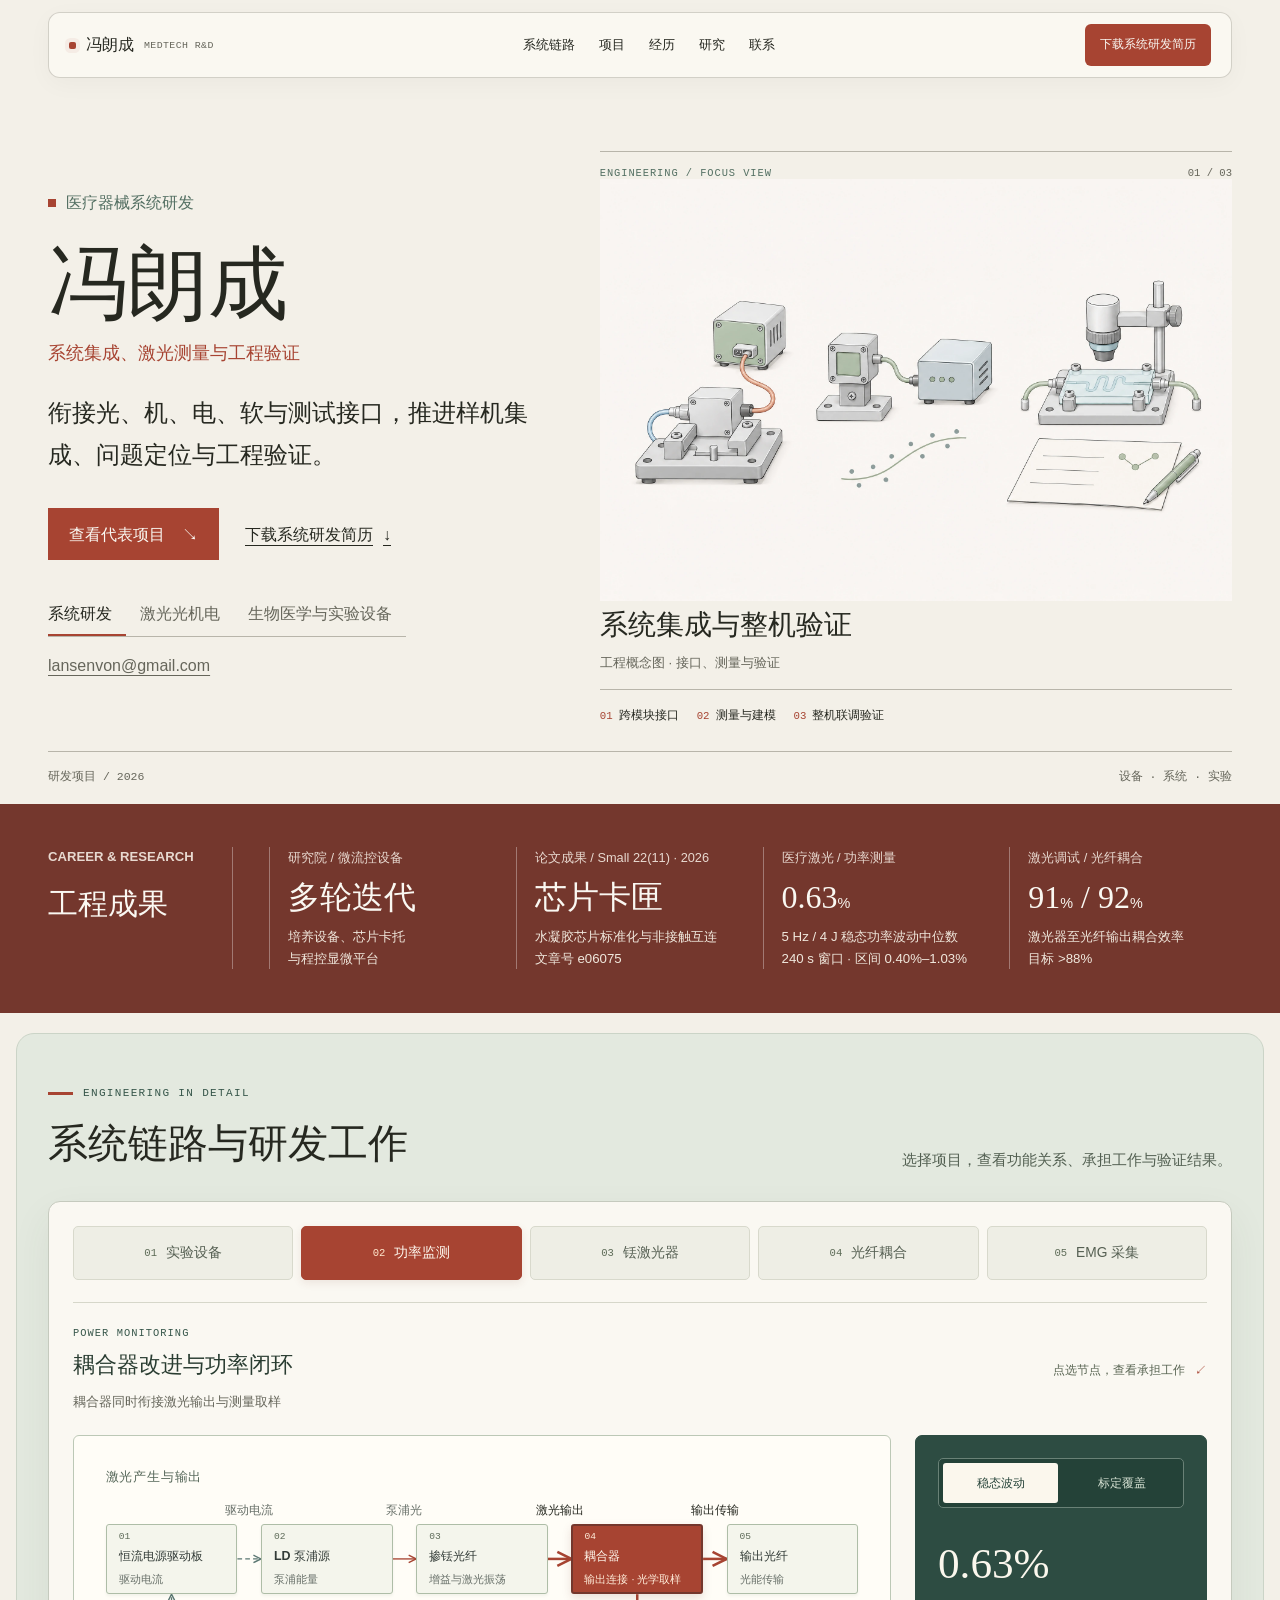
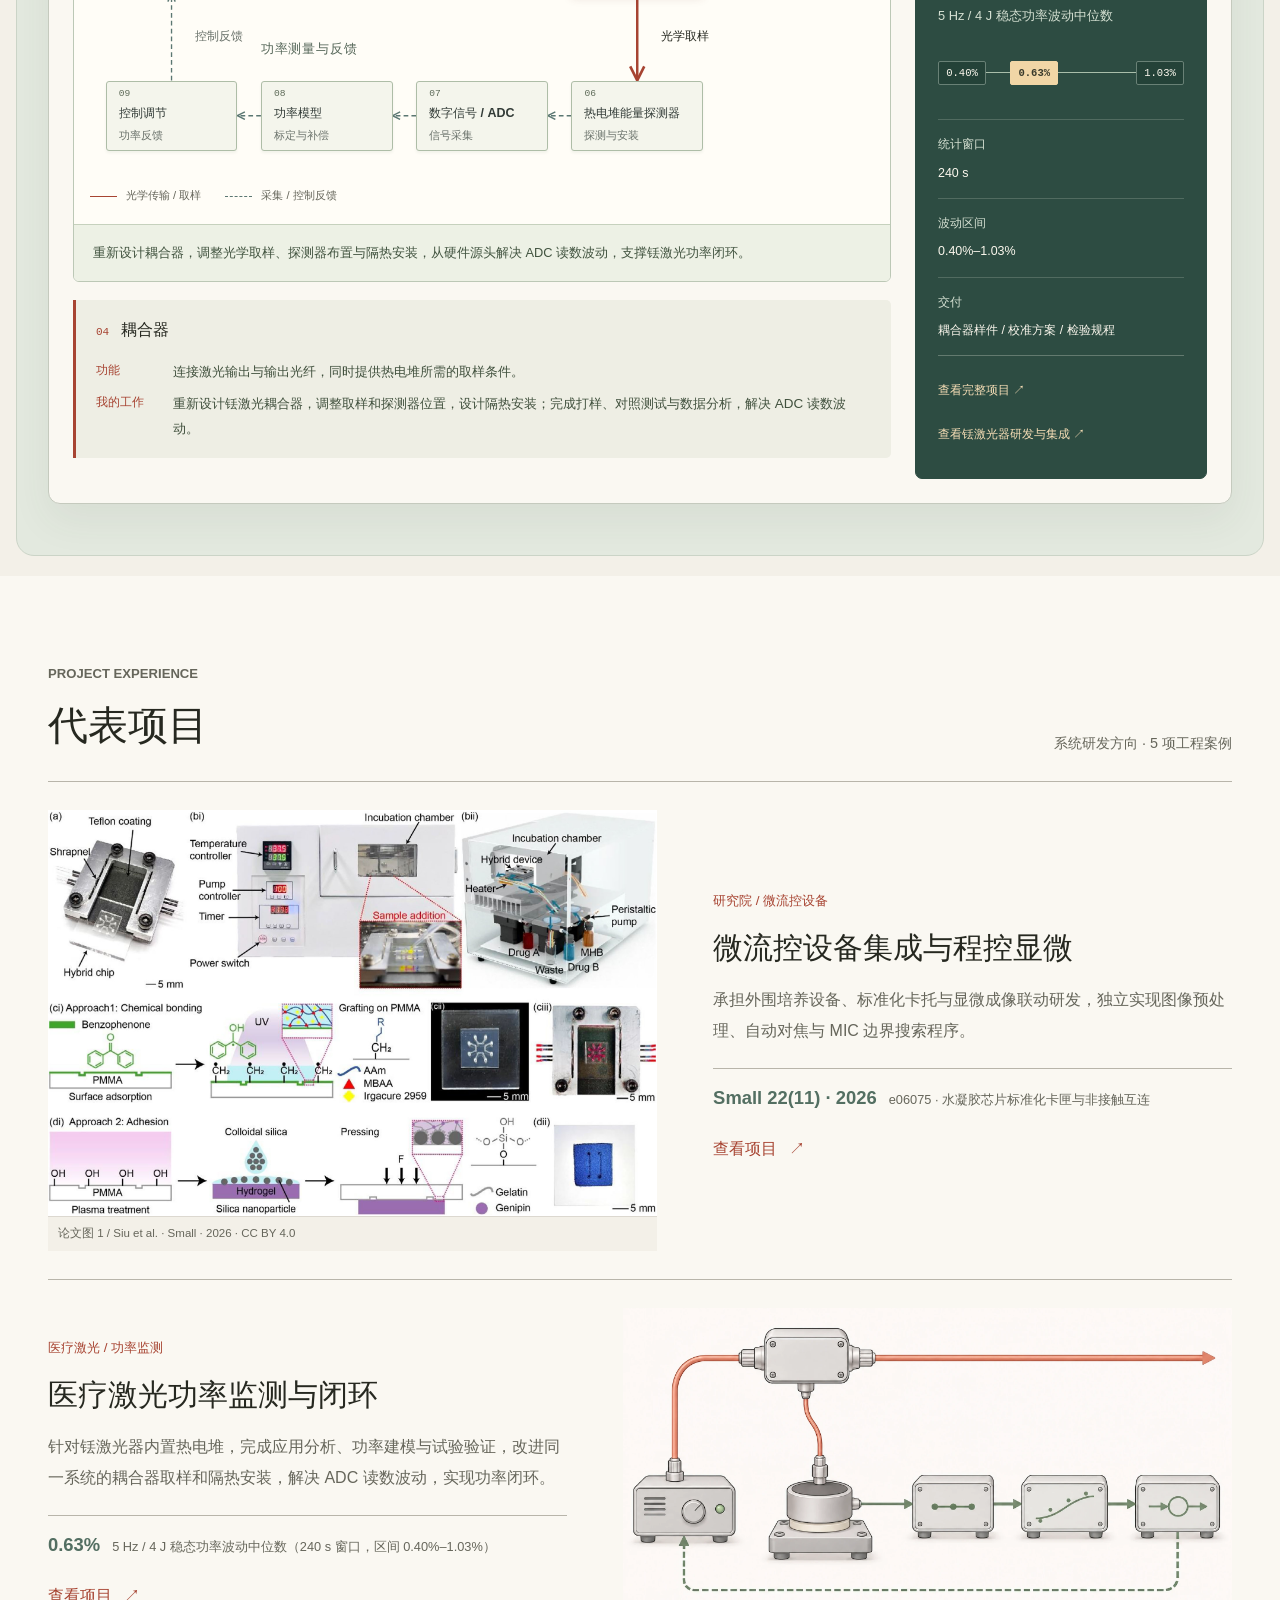
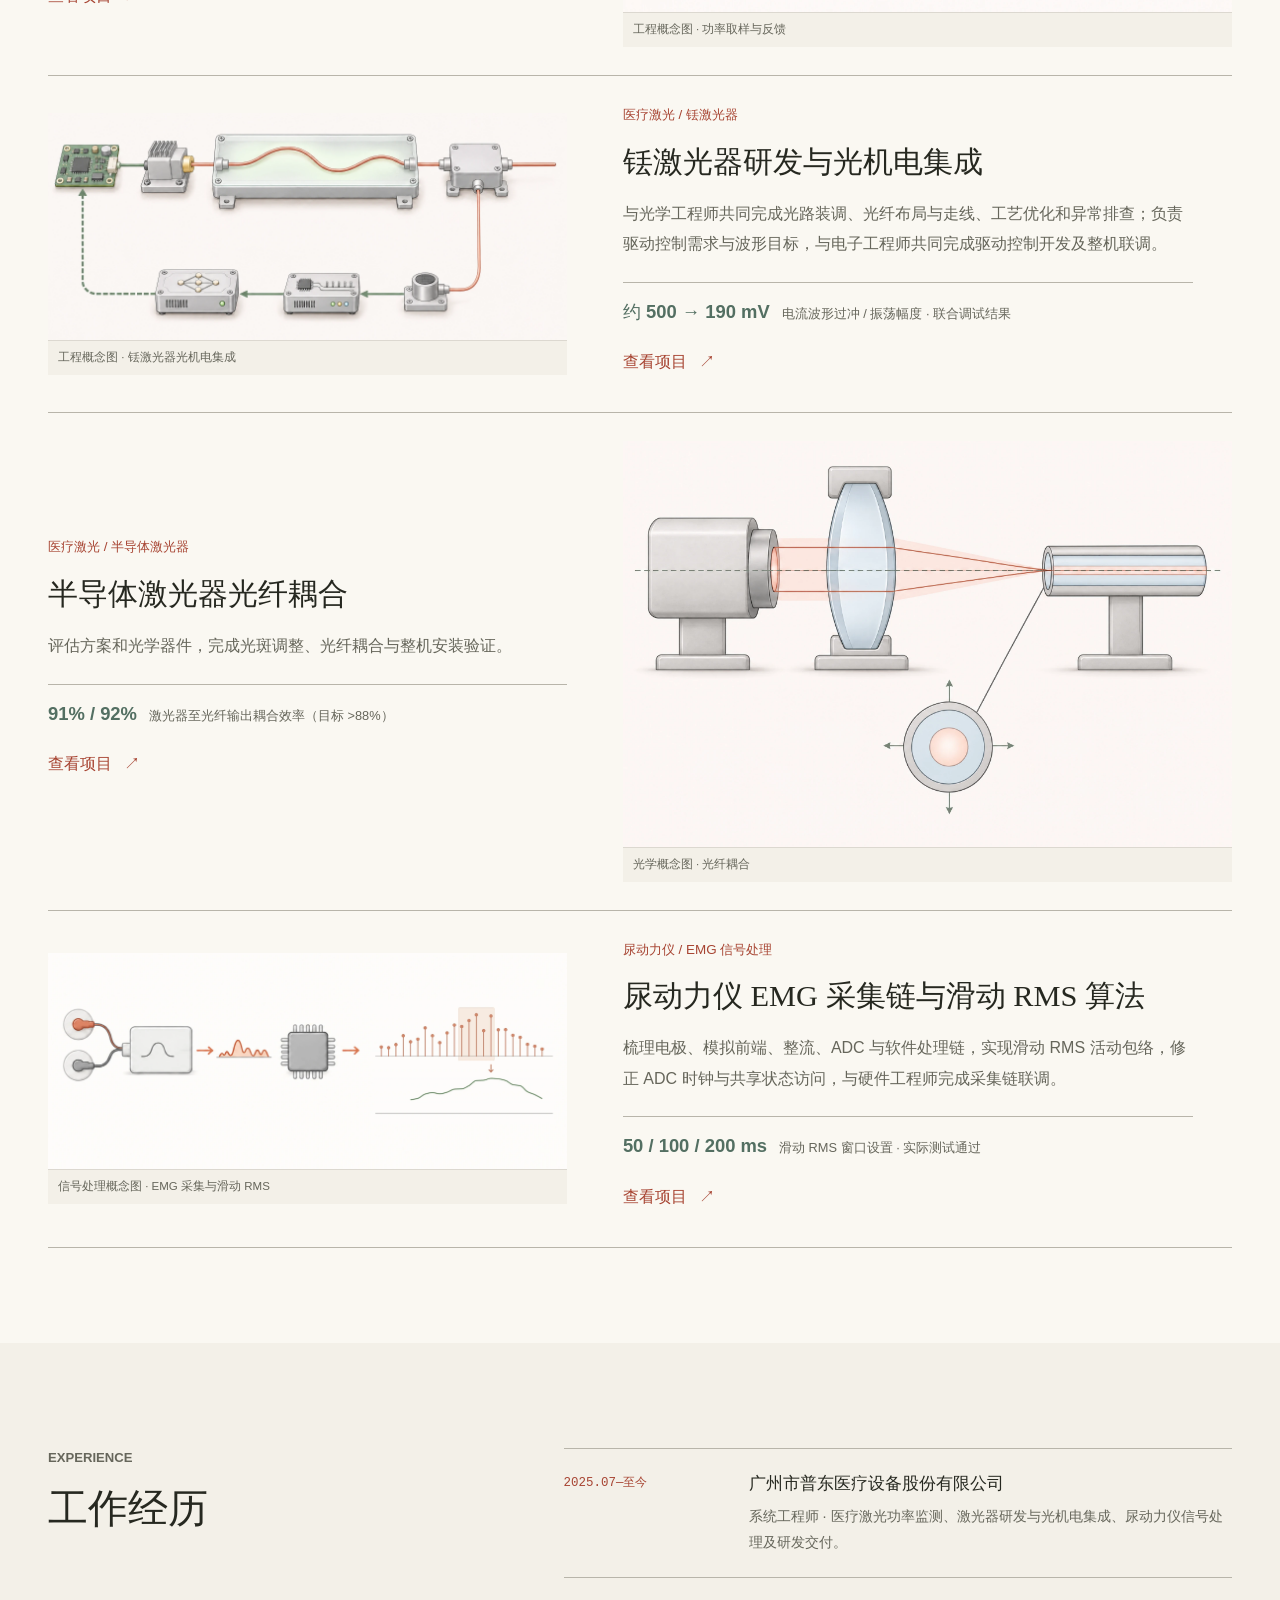
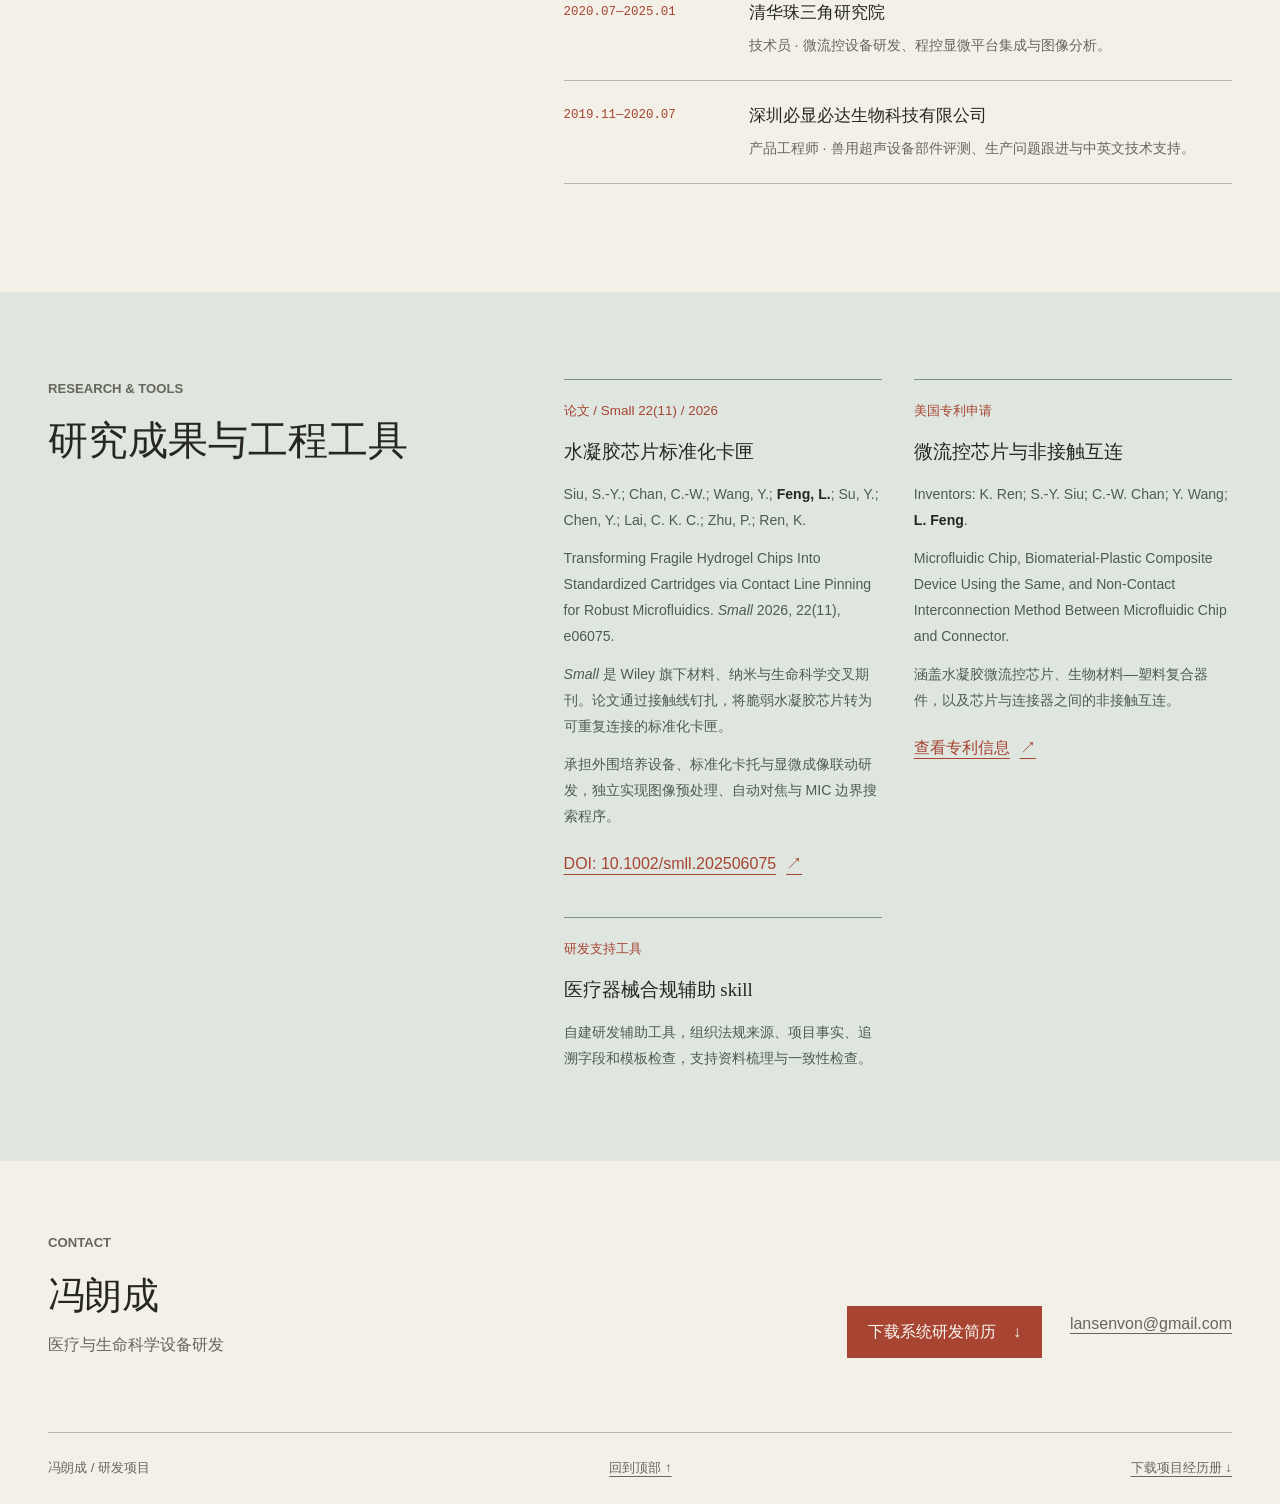
==== index.html @ c5e2a004 "Publish medical engineering portfolio" ====
<!doctype html>
<html lang="zh-CN">
<head><meta name="robots" content="noindex, nofollow">
  <meta charset="utf-8">
  <meta name="viewport" content="width=device-width, initial-scale=1">
  <meta name="theme-color" content="#f3f0e8">
  <meta name="description" content="冯朗成的医疗器械系统工程作品集，聚焦医疗激光、系统集成、工程验证与实验设备。">
  <title>冯朗成｜医疗与生命科学设备研发</title>
  <link rel="stylesheet" href="styles/site.css?v=1ab57a313863">
  <link rel="stylesheet" href="styles/direction-heroes.css?v=c6fbf5c588a1">
  <script defer src="scripts/site-data.js?v=5653c30f4ff9"></script>
  <script defer src="scripts/site.js?v=9fe16186a323"></script>
<link rel="stylesheet" href="styles/engineering-paper.css?v=a76efc6d1c22"><link rel="stylesheet" href="styles/engineering-pine.css?v=053edf3ece58" data-engineering-theme><script defer src="scripts/engineering-data.js?v=d4129be29405"></script><script defer src="scripts/engineering.js?v=297a3f00dd02"></script></head>
<body>
  <a class="skip-link" href="#projects">跳到项目案例</a>
  <header class="site-header wrap" aria-label="网站导航">
    <a class="brand" href="#top" aria-label="冯朗成，首页">冯朗成<span class="brand-note" aria-hidden="true">MEDTECH R&amp;D</span></a>
    <nav class="header-links" id="primary-navigation" aria-label="主导航">
      <a href="#engineering">系统链路</a><a href="#projects">项目</a><a href="#experience">经历</a><a href="#research">研究</a><a href="#contact">联系</a>
    </nav>
    <a class="header-resume" data-resume data-home-resume href="assets/resumes/冯朗成_医疗器械系统工程师_简历.pdf" download>下载系统研发简历</a>
    <button class="nav-toggle" type="button" data-nav-toggle aria-expanded="false" aria-controls="primary-navigation" hidden>导航</button>
  </header>

  <main id="top">
    <section class="hero wrap" aria-labelledby="hero-title">
      <div class="hero-copy">
        <p class="eyebrow"><span aria-hidden="true"></span><span data-direction-label>医疗器械系统研发</span></p>
        <h1 id="hero-title">冯朗成</h1>
        <p class="hero-focus" data-direction-summary>整机集成、测量系统与工程验证</p>
        <p class="hero-lede" data-direction-lead>衔接光、机、电、软与测试接口，推进样机集成、问题定位与工程验证。</p>
        <div class="hero-actions">
          <a class="button button-primary" data-focus-link data-path="#projects" href="#projects">查看代表项目 <span aria-hidden="true">↘</span></a>
          <a class="text-action" data-resume data-home-resume href="assets/resumes/冯朗成_医疗器械系统工程师_简历.pdf" download>下载系统研发简历 <span aria-hidden="true">↓</span></a>
        </div>
        <div class="direction-control" role="group" aria-label="选择主图与简历方向">
          <button type="button" data-direction="systems" aria-pressed="true">系统研发</button>
          <button type="button" data-direction="optics" aria-pressed="false">激光光机电</button>
          <button type="button" data-direction="biomedical" aria-pressed="false">生物医学与实验设备</button>
        </div>
        <a class="email-link" href="mailto:lansenvon@gmail.com">lansenvon@gmail.com</a>
      </div>
      <figure class="hero-visual direction-art" aria-live="polite" aria-atomic="true">
        <div class="art-head"><p>ENGINEERING / FOCUS VIEW</p><span data-hero-index>01 / 03</span></div>
        <img data-direction-hero src="assets/images/concept/systems-integration-concept.webp" alt="医疗器械系统集成的工程概念图，呈现光机电接口、测量建模和样机验证场景。" width="2100" height="1400" fetchpriority="high">
        <figcaption><h2 data-hero-title>系统集成与整机验证</h2><span data-hero-caption>工程概念图 · 接口、测量与验证</span></figcaption>
        <ol class="hero-chain" data-hero-chain><li>跨模块接口</li><li>测量与建模</li><li>整机联调验证</li></ol>
      </figure>
      <div class="hero-foot" aria-hidden="true"><span>研发项目 / 2026</span><span>设备 · 系统 · 实验</span></div>
    </section>

    <section class="results-band" aria-labelledby="results-title">
      <div class="wrap results-inner">
        <div class="band-title"><p class="eyebrow">CAREER &amp; RESEARCH</p><h2 id="results-title">工程成果</h2></div>
        <div class="result-grid">
          <a class="result" href="projects/microfluidics-equipment/?focus=systems"><span>研究院 / 微流控设备</span><strong>多轮迭代</strong><p>培养设备、芯片卡托<br>与程控显微平台</p></a>
          <a class="result" href="projects/microfluidics-equipment/?focus=systems#paper"><span>论文成果 / Small 22(11) · 2026</span><strong>芯片卡匣</strong><p>水凝胶芯片标准化与非接触互连<br>文章号 e06075</p></a>
          <a class="result" href="projects/laser-power-measurement/?focus=systems"><span>医疗激光 / 功率测量</span><strong>0.63<small>%</small></strong><p>5 Hz / 4 J 稳态功率波动中位数<br>240 s 窗口 · 区间 0.40%–1.03%</p></a>
          <a class="result" href="projects/laser-optics-fiber/?focus=systems"><span>激光调试 / 光纤耦合</span><strong>91<small>%</small> / 92<small>%</small></strong><p>激光器至光纤输出耦合效率<br>目标 &gt;88%</p></a>
        </div>
      </div>
    </section>

    <section class="engineering-section wrap" id="engineering" aria-labelledby="engineering-title" data-engineering="all" data-sync-direction>
      <div class="section-heading engineering-heading"><div><p class="eyebrow">ENGINEERING IN DETAIL</p><h2 id="engineering-title">系统链路与研发工作</h2></div><p>选择项目，查看功能关系、承担工作与验证结果。</p></div>
      <div class="engineering-mount"><p>光学取样 → 热电堆 → 数字信号 / ADC → 功率模型 → 功率闭环</p><a href="projects/laser-power-measurement/?focus=systems">查看医疗激光功率监测与闭环项目 ↗</a></div>
    </section>

    <section class="projects-section" id="projects" aria-labelledby="projects-title">
      <div class="wrap">
        <div class="section-heading projects-heading"><div><p class="eyebrow">PROJECT EXPERIENCE</p><h2 id="projects-title">代表项目</h2></div><p data-case-order-label>系统研发方向 / 按相关度排序</p></div>
        <div class="project-list" data-project-list>
          <article class="project-row project-featured" data-project="p01">
            <a class="project-image paper-source" href="projects/microfluidics-equipment/?focus=systems"><img src="assets/images/paper-figure-1.jpg" alt="论文图一展示水凝胶芯片、芯片夹具、实验设备与制造方法"><span>论文图 1 / Siu et al. · Small · 2026 · CC BY 4.0</span></a>
            <div class="project-copy"><p class="project-id">研究院 / 微流控设备</p><h3><a href="projects/microfluidics-equipment/?focus=systems">微流控设备集成与程控显微</a></h3><p>承担外围培养设备、标准化卡托与显微成像联动研发，独立实现图像预处理、自动对焦与 MIC 边界搜索程序。</p><div class="project-meta"><strong>Small 22(11) · 2026</strong><span>e06075 · 水凝胶芯片标准化卡匣与非接触互连</span></div><a class="project-more" href="projects/microfluidics-equipment/?focus=systems">查看项目 <span aria-hidden="true">↗</span></a></div>
          </article>
          <article class="project-row" data-project="p06">
            <a class="project-image" href="projects/laser-power-measurement/?focus=systems"><img src="assets/images/concept/power-monitoring-coupler-loop-concept-thumbnail.webp" alt="医疗激光功率闭环概念图，展示耦合器取样、热电堆探测、信号处理与驱动反馈关系" width="2100" height="1050"><span>工程概念图 · 功率取样与反馈</span></a>
            <div class="project-copy"><p class="project-id">医疗激光 / 功率监测</p><h3><a href="projects/laser-power-measurement/?focus=systems">医疗激光功率监测与闭环</a></h3><p>针对铥激光器内置热电堆，完成应用分析、功率建模与试验验证，改进同一系统的耦合器取样和隔热安装，解决 ADC 读数波动，实现功率闭环。</p><div class="project-meta"><strong>0.63%</strong><span>5 Hz / 4 J 稳态功率波动中位数（240 s 窗口，区间 0.40%–1.03%）</span></div><a class="project-more" href="projects/laser-power-measurement/?focus=systems">查看项目 <span aria-hidden="true">↗</span></a></div>
          </article>
          <article class="project-row" data-project="p04">
            <a class="project-image" href="projects/laser-optics-fiber/?focus=systems#thulium-laser"><img src="assets/images/concept/thulium-laser-integration-concept-thumbnail.webp" alt="LD 泵浦掺铥光纤激光器的工程概念图" width="2100" height="920"><span>工程概念图 · 铥激光器光机电集成</span></a>
            <div class="project-copy"><p class="project-id">医疗激光 / 铥激光器</p><h3><a href="projects/laser-optics-fiber/?focus=systems#thulium-laser">铥激光器研发与光机电集成</a></h3><p>与光学工程师共同完成光路装调、光纤布局与走线、工艺优化和异常排查；负责驱动控制需求与波形目标，与电子工程师共同完成驱动控制开发及整机联调。</p><div class="project-meta"><strong>约 500 → 190 mV</strong><span>电流波形过冲 / 振荡幅度 · 联合调试结果</span></div><a class="project-more" href="projects/laser-optics-fiber/?focus=systems#thulium-laser">查看项目 <span aria-hidden="true">↗</span></a></div>
          </article>
          <article class="project-row" data-project="p05">
            <a class="project-image image-laser" href="projects/laser-optics-fiber/?focus=systems#diode-laser"><img src="assets/images/concept/semiconductor-fiber-coupling-concept.webp" alt="半导体激光器、聚焦透镜与光纤端面对准的光学概念图" width="2100" height="1400"><span>光学概念图 · 光纤耦合</span></a>
            <div class="project-copy"><p class="project-id">医疗激光 / 半导体激光器</p><h3><a href="projects/laser-optics-fiber/?focus=systems#diode-laser">半导体激光器光纤耦合</a></h3><p>评估方案和光学器件，完成光斑调整、光纤耦合与整机安装验证。</p><div class="project-meta"><strong>91% / 92%</strong><span>激光器至光纤输出耦合效率（目标 &gt;88%）</span></div><a class="project-more" href="projects/laser-optics-fiber/?focus=systems#diode-laser">查看项目 <span aria-hidden="true">↗</span></a></div>
          </article>
          <article class="project-row" data-project="p09">
            <a class="project-image project-diagram" href="projects/emg-signal-processing/?focus=systems"><img src="assets/images/concept/emg-acquisition-sliding-rms-concept.webp" alt="EMG 信号处理概念图：表面电极与模拟前端、整流后的单极性信号、ADC 离散采样及滑动 RMS 活动包络" width="2100" height="875"><span>信号处理概念图 · EMG 采集与滑动 RMS</span></a>
            <div class="project-copy"><p class="project-id">尿动力仪 / EMG 信号处理</p><h3><a href="projects/emg-signal-processing/?focus=systems">尿动力仪 EMG 采集链与滑动 RMS 算法</a></h3><p>梳理电极、模拟前端、整流、ADC 与软件处理链，实现滑动 RMS 活动包络，修正 ADC 时钟与共享状态访问，与硬件工程师完成采集链联调。</p><div class="project-meta"><strong>50 / 100 / 200 ms</strong><span>滑动 RMS 窗口设置 · 实际测试通过</span></div><a class="project-more" href="projects/emg-signal-processing/?focus=systems">查看项目 <span aria-hidden="true">↗</span></a></div>
          </article>
        </div>
      </div>
    </section>

    <section class="experience-section wrap" id="experience" aria-labelledby="experience-title">
      <div class="section-heading"><p class="eyebrow">EXPERIENCE</p><h2 id="experience-title">工作经历</h2></div>
      <div class="experience-list">
        <article><time>2025.07—至今</time><div><h3>广州市普东医疗设备股份有限公司</h3><p>系统工程师 · 医疗激光功率监测、激光器研发与光机电集成、尿动力仪信号处理及研发交付。</p></div></article>
        <article><time>2020.07—2025.01</time><div><h3>清华珠三角研究院</h3><p>技术员 · 微流控设备研发、程控显微平台集成与图像分析。</p></div></article>
        <article><time>2019.11—2020.07</time><div><h3>深圳必显必达生物科技有限公司</h3><p>产品工程师 · 兽用超声设备部件评测、生产问题跟进与中英文技术支持。</p></div></article>
      </div>
    </section>

    <section class="research-section" id="research" aria-labelledby="research-title">
      <div class="wrap research-layout"><div class="section-heading"><p class="eyebrow">RESEARCH &amp; TOOLS</p><h2 id="research-title">研究成果与工程工具</h2></div>
        <div class="research-list">
          <article id="research-paper">
            <p class="project-id">论文 / Small 22(11) / 2026</p><h3>水凝胶芯片标准化卡匣</h3>
            <p class="research-authors" lang="en">Siu, S.-Y.; Chan, C.-W.; Wang, Y.; <strong>Feng, L.</strong>; Su, Y.; Chen, Y.; Lai, C. K. C.; Zhu, P.; Ren, K.</p>
            <p class="research-reference" lang="en"><cite>Transforming Fragile Hydrogel Chips Into Standardized Cartridges via Contact Line Pinning for Robust Microfluidics.</cite> <i>Small</i> 2026, 22(11), e06075.</p>
            <p><i lang="en">Small</i> 是 Wiley 旗下材料、纳米与生命科学交叉期刊。论文通过接触线钉扎，将脆弱水凝胶芯片转为可重复连接的标准化卡匣。</p>
            <p>承担外围培养设备、标准化卡托与显微成像联动研发，独立实现图像预处理、自动对焦与 MIC 边界搜索程序。</p>
            <a class="text-action" href="https://doi.org/10.1002/smll.202506075" target="_blank" rel="noopener noreferrer">DOI: 10.1002/smll.202506075 <span aria-hidden="true">↗</span></a>
          </article>
          <article id="research-patent">
            <p class="project-id">美国专利申请</p><h3>微流控芯片与非接触互连</h3>
            <p class="research-authors" lang="en">Inventors: K. Ren; S.-Y. Siu; C.-W. Chan; Y. Wang; <strong>L. Feng</strong>.</p>
            <p class="research-reference" lang="en"><cite>Microfluidic Chip, Biomaterial-Plastic Composite Device Using the Same, and Non-Contact Interconnection Method Between Microfluidic Chip and Connector.</cite></p>
            <p>涵盖水凝胶微流控芯片、生物材料—塑料复合器件，以及芯片与连接器之间的非接触互连。</p>
            <a class="text-action" href="projects/microfluidics-equipment/?focus=systems#patent">查看专利信息 <span aria-hidden="true">↗</span></a>
          </article>
          <article><p class="project-id">研发支持工具</p><h3>医疗器械合规辅助 skill</h3><p>自建研发辅助工具，组织法规来源、项目事实、追溯字段和模板检查，支持资料梳理与一致性检查。</p></article>
        </div>
      </div>
    </section>

    <section class="contact-section wrap" id="contact" aria-labelledby="contact-title">
      <div><p class="eyebrow">CONTACT</p><h2 id="contact-title">冯朗成</h2><p>医疗与生命科学设备研发</p></div>
      <div class="contact-actions"><a class="button button-primary" data-resume data-home-resume href="assets/resumes/冯朗成_医疗器械系统工程师_简历.pdf" download>下载系统研发简历 <span aria-hidden="true">↓</span></a><a class="email-link" href="mailto:lansenvon@gmail.com">lansenvon@gmail.com</a></div>
    </section>
  </main>
  <footer class="site-footer wrap"><span>冯朗成 / 研发项目</span><a href="#top">回到顶部 ↑</a><a href="assets/documents/冯朗成_项目经历册.pdf" download>下载项目经历册 ↓</a></footer>
</body>
</html>
---- styles/site.css ----
:root {
  color-scheme: light;
  --paper: #f3f0e8;
  --paper-light: #faf8f2;
  --ink: #262820;
  --muted: #66665b;
  --line: #b8b5aa;
  --accent: #a74432;
  --deep-red: #74372d;
  --green: #536f62;
  --green-soft: #dfe6df;
  --serif: "Noto Serif SC", "Songti SC", "STSong", "SimSun", serif;
  --sans: "Noto Sans SC", "Microsoft YaHei", "PingFang SC", sans-serif;
  --mono: "IBM Plex Mono", "SFMono-Regular", Consolas, monospace;
  --content: 1296px;
  font-family: var(--sans);
  color: var(--ink);
  background: var(--paper);
  font-synthesis: none;
  text-rendering: optimizeLegibility;
}

* { box-sizing: border-box; }
html { scroll-behavior: smooth; scroll-padding-top: 88px; }
body { margin: 0; min-width: 320px; font-size: 16px; line-height: 1.7; background: var(--paper); }
img { max-width: 100%; }
a { color: inherit; text-decoration: none; }
button { font: inherit; color: inherit; }
::selection { color: var(--paper-light); background: var(--deep-red); }
.wrap { width: min(var(--content), calc(100% - 96px)); margin-inline: auto; }
.skip-link { position: absolute; z-index: 20; left: 16px; top: -60px; padding: 10px 14px; color: #fff; background: var(--ink); }
.skip-link:focus { top: 12px; }
.site-header { min-height: 82px; display: grid; grid-template-columns: 1fr auto 1fr; align-items: center; gap: 32px; border-bottom: 1px solid var(--line); }
.brand { justify-self: start; font-family: var(--serif); font-size: 1.35rem; font-weight: 600; line-height: 1.2; }
.header-links { display: flex; align-items: center; gap: 35px; }
.header-links a, .header-resume { min-height: 44px; display: inline-flex; align-items: center; font-size: .94rem; }
.header-links a { position: relative; }
.header-links a::after { content: ""; position: absolute; left: 0; right: 100%; bottom: 7px; height: 1px; background: var(--accent); transition: right .18s ease; }
.header-links a:hover::after { right: 0; }
.header-resume { justify-self: end; color: var(--accent); text-decoration: underline; text-underline-offset: 5px; }
.hero { min-height: 660px; display: grid; grid-template-columns: .88fr 1.12fr; grid-template-rows: 1fr auto; align-items: center; column-gap: 55px; padding-top: 48px; }
.hero-copy { padding: 38px 0 28px; max-width: 570px; }
.eyebrow { margin: 0; color: var(--muted); font-size: .82rem; font-weight: 600; line-height: 1.5; }
.hero .eyebrow { display: flex; align-items: center; gap: 10px; color: var(--green); font-size: 1rem; }
.hero .eyebrow span { display: block; width: 8px; height: 8px; background: var(--accent); }
.hero h1 { margin: 24px 0 8px; font-family: var(--serif); font-size: 5rem; line-height: 1.14; font-weight: 500; }
.hero-focus { margin: 0; color: var(--accent); font-size: 1.14rem; }
.hero-lede { max-width: 535px; margin: 24px 0 0; font-family: var(--serif); font-size: 1.48rem; line-height: 1.75; }
.hero-actions { display: flex; align-items: center; flex-wrap: wrap; gap: 26px; margin-top: 32px; }
.button { min-height: 52px; display: inline-flex; align-items: center; justify-content: center; gap: 17px; padding: 11px 20px; border: 1px solid var(--ink); }
.button-primary { color: var(--paper-light); border-color: var(--accent); background: var(--accent); }
.button-primary:hover { background: #8e382b; }
.text-action { display: inline-flex; align-items: center; gap: 10px; min-height: 44px; text-decoration: underline; text-underline-offset: 5px; }
.direction-control { display: flex; width: fit-content; max-width: 100%; margin-top: 33px; border-bottom: 1px solid var(--line); }
.direction-control button { min-height: 43px; padding: 7px 14px; border: 0; border-bottom: 2px solid transparent; background: transparent; color: var(--muted); cursor: pointer; white-space: nowrap; }
.direction-control button:first-child { padding-left: 0; }
.direction-control button[aria-pressed="true"] { color: var(--ink); border-bottom-color: var(--accent); }
.direction-control button:focus-visible, a:focus-visible, button:focus-visible, summary:focus-visible { outline: 2px solid var(--green); outline-offset: 4px; }
.email-link { display: inline-block; min-height: 44px; margin-top: 15px; color: var(--muted); text-decoration: underline; text-underline-offset: 4px; }
.hero-visual { position: relative; align-self: stretch; min-width: 0; min-height: 515px; margin: 0; display: flex; align-items: center; }
.hero-visual::before { content: ""; position: absolute; width: 75%; aspect-ratio: 1; right: 7%; top: 13%; border: 1px solid #a7443238; pointer-events: none; }
.hero-visual img { position: relative; display: block; width: 100%; height: 88%; max-height: 570px; object-fit: cover; }
.hero-visual figcaption { position: absolute; right: 0; bottom: 24px; padding: 7px 10px; background: var(--paper); color: var(--muted); font-size: .75rem; }
.hero-visual figcaption span { color: var(--ink); }
.hero-foot { grid-column: 1 / -1; display: flex; justify-content: space-between; border-top: 1px solid var(--line); padding: 15px 0 17px; color: var(--muted); font-family: var(--mono); font-size: .72rem; }

.results-band { color: var(--paper-light); background: var(--deep-red); }
.results-inner { display: grid; grid-template-columns: 185px 1fr; gap: 36px; padding-top: 43px; padding-bottom: 44px; }
.band-title { border-right: 1px solid #ffffff55; }
.band-title .eyebrow { color: #e8d9d0; }
.band-title h2 { margin: 12px 0; font-family: var(--serif); font-size: 1.9rem; font-weight: 400; }
.result-grid { display: grid; grid-template-columns: repeat(4, minmax(0, 1fr)); gap: 24px; }
.result { display: block; min-width: 0; padding-left: 18px; border-left: 1px solid #ffffff55; }
.result > span { display: block; font-size: .8rem; color: #e8d9d0; }
.result strong { display: block; margin-top: 8px; font-family: Georgia, var(--serif); font-size: 2rem; font-weight: 400; line-height: 1.25; font-variant-numeric: tabular-nums; white-space: nowrap; }
.result strong small { font-family: var(--sans); font-size: .45em; }
.result p { margin: 9px 0 0; color: #f0e8dd; font-size: .83rem; line-height: 1.65; }
.result:hover strong { color: #f1c1ae; }

.capabilities { display: grid; grid-template-columns: .8fr 1.2fr; gap: 70px; padding-top: 110px; padding-bottom: 106px; }
.section-heading h2 { margin: 13px 0 14px; font-family: var(--serif); font-size: 2.5rem; font-weight: 400; line-height: 1.45; }
.section-heading > p:last-child { max-width: 470px; margin: 0; color: var(--muted); }
.capability-list article { display: grid; grid-template-columns: 48px 150px 1fr; gap: 15px; align-items: start; border-top: 1px solid var(--line); padding: 19px 0; }
.capability-list article:last-child { border-bottom: 1px solid var(--line); }
.capability-list article > span { color: var(--accent); font-family: var(--mono); font-size: .78rem; padding-top: 4px; }
.capability-list h3 { margin: 0; font-weight: 500; font-size: 1rem; }
.capability-list p { margin: 0; color: var(--muted); font-size: .88rem; line-height: 1.75; }
.capability-list b { color: var(--green); font-weight: 400; padding: 0 4px; }

.projects-section { background: var(--paper-light); padding: 88px 0 95px; }
.projects-heading { display: flex; justify-content: space-between; align-items: end; gap: 24px; border-bottom: 1px solid var(--line); padding-bottom: 26px; }
.projects-heading h2, .experience-section .section-heading h2, .research-layout .section-heading h2 { margin-bottom: 0; }
.projects-heading > p { color: var(--muted); font-size: .9rem; margin: 0 0 6px; }
.project-list { display: flex; flex-direction: column; }
.project-row { order: var(--project-order, 0); display: grid; grid-template-columns: .92fr 1.08fr; gap: 56px; align-items: center; border-bottom: 1px solid var(--line); padding: 28px 0; }
.project-featured { grid-template-columns: 1.08fr .92fr; }
.project-row:nth-child(even):not(.project-featured) .project-image { order: 2; }
.project-row:nth-child(even):not(.project-featured) .project-copy { order: 1; }
.project-image { position: relative; display: block; min-width: 0; overflow: hidden; background: #e6e2d9; }
.project-image img { display: block; width: 100%; height: auto; aspect-ratio: 1.4; object-fit: cover; transition: transform .35s ease; }
.project-image.paper-source img { aspect-ratio: 1.5; object-fit: contain; background: #fff; }
.project-image:hover img { transform: scale(1.025); }
.project-image > span { position: absolute; right: 0; bottom: 0; padding: 7px 10px; color: var(--muted); background: var(--paper); font-size: .72rem; }
.project-image.project-schematic { aspect-ratio: 1.4; display: grid; place-items: center; padding: 24px; background: #e5e9e4; }
.optical-path { width: 100%; display: grid; grid-template-columns: 1fr 22px 1.35fr 22px 1fr; align-items: center; color: var(--ink); }
.optical-path span, .optical-path strong { min-width: 0; min-height: 58px; display: grid; place-items: center; padding: 7px; border: 1px solid var(--green); text-align: center; font-size: .82rem; font-weight: 500; }
.optical-path strong { color: var(--paper-light); background: var(--green); }
.optical-path i { height: 1px; background: var(--accent); }
.project-copy { max-width: 570px; }
.project-id { margin: 0 0 13px; color: var(--accent); font-size: .84rem; }
.project-copy h3 { margin: 0 0 15px; font-family: var(--serif); font-size: 1.9rem; font-weight: 500; line-height: 1.45; }
.project-copy h3 a:hover { color: var(--accent); }
.project-copy > p:not(.project-id) { margin: 0; color: var(--muted); line-height: 1.9; }
.project-meta { display: flex; align-items: baseline; flex-wrap: wrap; gap: 12px; margin-top: 22px; border-top: 1px solid var(--line); padding-top: 13px; }
.project-meta strong { color: var(--green); font-size: 1.15rem; font-weight: 600; }
.project-meta span { color: var(--muted); font-size: .8rem; }
.project-metrics { display: grid; grid-template-columns: 1fr 1fr; gap: 18px; margin-top: 22px; border-top: 1px solid var(--line); padding-top: 13px; }
.project-metrics span { color: var(--muted); font-size: .78rem; line-height: 1.7; }
.project-metrics strong { display: block; color: var(--green); font-family: Georgia, var(--sans); font-size: 1.1rem; font-weight: 500; }
.project-more { display: inline-flex; align-items: center; gap: 12px; min-height: 44px; margin-top: 13px; color: var(--accent); }
.project-graphic { min-height: 270px; display: flex; align-items: center; justify-content: center; gap: 15px; background: var(--green-soft); color: var(--ink); }
.project-graphic span, .project-graphic strong { min-width: 78px; padding: 13px 10px; border: 1px solid var(--green); text-align: center; font-size: .83rem; font-weight: 500; }
.project-graphic strong { color: var(--paper-light); background: var(--green); }
.project-graphic i { width: 34px; height: 1px; background: var(--green); }
.project-image.project-diagram { background: #f5f1e9; }
.project-image.project-diagram img { aspect-ratio: 1.45; object-fit: contain; }
.project-emg .project-copy h3 { max-width: 620px; }

.experience-section { display: grid; grid-template-columns: .8fr 1.2fr; gap: 70px; padding-top: 105px; padding-bottom: 108px; }
.experience-list article { display: grid; grid-template-columns: 160px 1fr; gap: 25px; border-top: 1px solid var(--line); padding: 21px 0; }
.experience-list article:last-child { border-bottom: 1px solid var(--line); }
.experience-list time { color: var(--accent); font-family: var(--mono); font-size: .78rem; padding-top: 3px; }
.experience-list h3 { margin: 0 0 6px; font-size: 1.04rem; font-weight: 600; }
.experience-list p { margin: 0; color: var(--muted); font-size: .9rem; line-height: 1.8; }
.research-section { padding: 87px 0 90px; background: var(--green-soft); }
.research-layout { display: grid; grid-template-columns: .8fr 1.2fr; gap: 70px; }
.research-list { display: grid; grid-template-columns: 1fr 1fr; gap: 32px; }
.research-list article { border-top: 1px solid #829287; padding-top: 20px; }
.research-list h3 { margin: 0 0 13px; font-family: var(--serif); font-size: 1.18rem; line-height: 1.7; font-weight: 500; overflow-wrap: anywhere; }
.research-list article > p:not(.project-id) { margin: 0; color: #4c5d53; font-size: .88rem; line-height: 1.85; }
.research-list article > p:not(.project-id) + p { margin-top: 12px; }
.research-list .research-reference { overflow-wrap: anywhere; }
.research-list cite { font-style: normal; }
.research-authors strong, .section-body .research-authors strong { color: var(--ink); font-weight: 700; white-space: nowrap; }
.research-list .text-action { margin-top: 12px; color: var(--accent); }
.contact-section { display: flex; align-items: end; justify-content: space-between; gap: 30px; padding-top: 72px; padding-bottom: 74px; }
.contact-section h2 { margin: 12px 0 3px; font-family: var(--serif); font-size: 2.3rem; font-weight: 500; }
.contact-section p:last-child { margin: 0; color: var(--muted); }
.contact-actions { display: flex; align-items: center; gap: 28px; flex-wrap: wrap; }
.contact-actions .email-link { margin: 0; }
.site-footer { min-height: 72px; display: flex; align-items: center; justify-content: space-between; gap: 22px; border-top: 1px solid var(--line); color: var(--muted); font-size: .83rem; }
.site-footer a { min-height: 44px; display: inline-flex; align-items: center; text-decoration: underline; text-underline-offset: 4px; }

@media (max-width: 1050px) {
  .wrap { width: min(var(--content), calc(100% - 56px)); }
  .hero { min-height: 590px; column-gap: 28px; grid-template-columns: .95fr 1.05fr; }
  .hero h1 { font-size: 4.2rem; }
  .hero-lede { font-size: 1.3rem; }
  .direction-control button { padding-inline: 9px; font-size: .82rem; }
  .results-inner { grid-template-columns: 140px 1fr; gap: 23px; }
  .result-grid { gap: 12px; }
  .result { padding-left: 11px; }
  .result strong { font-size: 1.55rem; }
  .capabilities, .experience-section, .research-layout { grid-template-columns: .72fr 1.28fr; gap: 35px; }
  .capability-list article { grid-template-columns: 35px 125px 1fr; gap: 10px; }
  .project-row, .project-featured { gap: 42px; }
  .experience-list article { grid-template-columns: 135px 1fr; gap: 16px; }
}

@media (max-width: 900px) and (min-width: 701px) {
  .results-inner { grid-template-columns: 125px 1fr; }
  .result-grid { grid-template-columns: repeat(2, minmax(0, 1fr)); row-gap: 22px; }
  .result { min-height: 112px; }
}

@media (max-width: 700px) {
  html { scroll-padding-top: 72px; }
  body { font-size: 16px; }
  .wrap { width: calc(100% - 36px); }
  .site-header { min-height: 70px; grid-template-columns: auto 1fr; gap: 9px; }
  .brand { font-size: 1.13rem; }
  .header-links { grid-column: 1 / -1; grid-row: 2; justify-content: space-between; gap: 8px; padding-bottom: 8px; }
  .site-header { padding-top: 7px; padding-bottom: 1px; }
  .header-links a { min-height: 35px; font-size: .82rem; }
  .header-links a::after { bottom: 2px; }
  .header-resume { grid-column: 2; grid-row: 1; min-height: 40px; font-size: .8rem; }
  .hero { min-height: 0; display: flex; flex-direction: column; align-items: stretch; gap: 8px; padding-top: 19px; }
  .hero-copy { padding: 0; }
  .hero .eyebrow { font-size: .84rem; }
  .hero h1 { margin-top: 12px; font-size: 3.45rem; }
  .hero-focus { font-size: 1rem; }
  .hero-lede { margin-top: 12px; font-size: 1.06rem; line-height: 1.65; }
  .hero-actions { gap: 15px; margin-top: 14px; }
  .button { min-height: 48px; padding: 9px 13px; font-size: .86rem; }
  .text-action { font-size: .84rem; }
  .direction-control { width: 100%; margin-top: 14px; overflow-x: auto; }
  .direction-control button { flex: 0 0 auto; padding-inline: 10px; font-size: .78rem; }
  .email-link { min-height: 35px; margin-top: 4px; font-size: .85rem; }
  .hero-visual { min-height: 0; height: 160px; margin: 3px 0 6px; }
  .hero-visual::before { width: 66%; top: 7%; right: 5%; }
  .hero-visual img { height: 100%; }
  .hero-visual figcaption { bottom: 8px; font-size: .68rem; }
  .hero-foot { padding: 9px 0 12px; font-size: .65rem; }
  .results-inner { display: block; padding-top: 25px; padding-bottom: 28px; }
  .band-title { border: 0; }
  .band-title { display: flex; align-items: baseline; gap: 14px; }
  .band-title h2 { font-size: 1.35rem; margin: 0 0 16px; }
  .result-grid { grid-template-columns: 1fr 1fr; gap: 19px 12px; }
  .result { padding-left: 10px; }
  .result strong { font-size: 1.35rem; }
  .result p { font-size: .74rem; }
  .capabilities { display: block; padding-top: 58px; padding-bottom: 58px; }
  .section-heading h2 { font-size: 1.85rem; }
  .section-heading > p:last-child { font-size: .9rem; }
  .capability-list { margin-top: 28px; }
  .capability-list article { grid-template-columns: 30px 1fr; gap: 4px 12px; padding: 15px 0; }
  .capability-list h3 { grid-column: 2; }
  .capability-list p { grid-column: 2; margin-top: 2px; font-size: .8rem; }
  .projects-section { padding: 57px 0 62px; }
  .projects-heading { align-items: start; flex-direction: column; gap: 7px; padding-bottom: 18px; }
  .projects-heading h2 { font-size: 1.9rem; }
  .project-row, .project-featured { display: flex; flex-direction: column; align-items: stretch; gap: 18px; min-height: 0; padding: 23px 0 27px; }
  .project-row:nth-child(even):not(.project-featured) .project-image, .project-row:nth-child(even):not(.project-featured) .project-copy { order: initial; }
  .project-image img { aspect-ratio: 1.25; }
  .project-image.paper-source img { aspect-ratio: 1.25; }
  .project-image.project-schematic { aspect-ratio: 1.25; }
  .project-image.project-schematic { padding: 18px; }
  .optical-path { grid-template-columns: 1fr 14px 1.35fr 14px 1fr; }
  .optical-path span, .optical-path strong { min-height: 50px; padding: 5px 3px; font-size: .72rem; }
  .project-graphic { min-height: 175px; gap: 9px; }
  .project-graphic span, .project-graphic strong { min-width: 68px; padding: 10px 7px; font-size: .75rem; }
  .project-graphic i { width: 18px; }
  .project-image.project-diagram img { aspect-ratio: 1.25; }
  .project-copy h3 { font-size: 1.48rem; }
  .project-copy > p:not(.project-id) { font-size: .9rem; }
  .project-metrics { gap: 9px; }
  .project-metrics span { font-size: .7rem; }
  .project-metrics strong { font-size: .95rem; }
  .experience-section { display: block; padding-top: 60px; padding-bottom: 64px; }
  .experience-list { margin-top: 25px; }
  .experience-list article { display: block; padding: 17px 0; }
  .experience-list time { display: block; margin-bottom: 7px; }
  .experience-list h3 { font-size: .98rem; }
  .experience-list p { font-size: .84rem; }
  .research-section { padding: 57px 0 60px; }
  .research-layout { display: block; }
  .research-list { grid-template-columns: 1fr; gap: 22px; margin-top: 24px; }
  .research-list h3 { font-size: 1.08rem; }
  .contact-section { align-items: start; flex-direction: column; padding-top: 50px; padding-bottom: 54px; }
  .contact-section h2 { font-size: 1.9rem; }
  .contact-actions { align-items: start; flex-direction: column; gap: 7px; }
  .contact-actions .email-link { margin-top: 0; }
  .site-footer { min-height: 0; display: grid; grid-template-columns: 1fr auto; gap: 0 12px; padding: 10px 0 15px; font-size: .75rem; }
  .site-footer > span { grid-column: 1 / -1; }
  .site-footer a { min-height: 39px; }
}

@media (max-height: 800px) and (max-width: 700px) {
  .hero-visual { height: 135px; }
}

@media (max-width: 360px) {
  .result strong { font-size: 1.15rem; }
}

@media (prefers-reduced-motion: reduce) {
  *, *::before, *::after { scroll-behavior: auto !important; animation-duration: .01ms !important; transition-duration: .01ms !important; }
}

@media print {
  .site-header, .hero-actions, .direction-control, .site-footer { display: none; }
  body { color: #000; background: #fff; }
  .results-band, .research-section { color: #000; background: #fff; border-block: 1px solid #888; }
  .result { color: #000; }
  .project-row, .experience-list article { break-inside: avoid; }
}
---- styles/direction-heroes.css ----
.hero .eyebrow [data-direction-label] { width: auto; height: auto; background: none; }
.hero-visual.direction-art { display: flex; flex-direction: column; justify-content: center; align-items: stretch; min-height: 0; height: auto; padding: 25px 0; }
.direction-art::before { display: none; }
.direction-art .art-head { display: flex; justify-content: space-between; align-items: baseline; gap: 15px; border-top: 1px solid var(--line); padding-top: 15px; }
.direction-art .art-head p { margin: 0; font: .65rem var(--mono); letter-spacing: .09em; color: var(--green); }
.direction-art .art-head span { font: .66rem var(--mono); color: var(--muted); }
.hero-visual.direction-art img { width: 100%; height: auto; max-height: none; aspect-ratio: 1120 / 720; object-fit: contain; }
.hero-visual.direction-art figcaption { position: static; padding: 0; background: transparent; }
.direction-art h2 { font-family: var(--serif); font-size: 1.75rem; font-weight: 400; margin: 0 0 4px; color: var(--ink); }
.direction-art [data-hero-caption] { display: block; color: var(--muted); font-size: .82rem; }
.hero-chain { list-style: none; counter-reset: stage; padding: 15px 0 0; margin: 15px 0 0; border-top: 1px solid var(--line); display: flex; flex-wrap: wrap; gap: 10px 18px; }
.hero-chain li { counter-increment: stage; color: var(--ink); font-size: .77rem; white-space: nowrap; }
.hero-chain li::before { content: counter(stage, decimal-leading-zero); color: var(--accent); font: .67rem var(--mono); margin-right: 6px; }
.direction-control { flex-wrap: wrap; overflow: visible; }
.project-row[data-project="p04"] .project-image img { object-fit: contain; background: var(--paper); }
.tdfl-diagram img { width: 100%; height: auto; aspect-ratio: 1120 / 720; object-fit: contain; }
.tdfl-diagram .hero-chain { margin-bottom: 12px; }
.signal-key { display: flex; flex-wrap: wrap; gap: 10px 25px; font-size: .82rem; color: var(--muted); }
.signal-key span::before { content: ""; display: inline-block; vertical-align: middle; width: 26px; height: 0; border-top: 3px dashed #bd7446; margin-right: 8px; }
.signal-key .pump::before { border-color: #4c8580; }
.signal-key .output::before { border-color: #273e45; border-top-style: solid; }
@media (max-width: 700px) {
  .hero-visual.direction-art { margin: 12px 0 18px; padding: 0; }
  .direction-art .art-head { padding-top: 12px; }
  .direction-art h2 { font-size: 1.4rem; }
  .hero-chain { gap: 8px 14px; margin-top: 12px; padding-top: 12px; }
  .hero-chain li { font-size: .78rem; }
  .direction-control button { flex: 0 1 auto; }
  .signal-key { font-size: .77rem; }
}
---- styles/engineering-paper.css ----
/* One paper surface, compact architecture diagrams and the site's red-brown accent. */
.site-header.wrap { position:sticky; top:12px; z-index:30; margin-top:12px; min-height:66px; padding:8px 20px; gap:22px; grid-template-columns:auto 1fr auto; border:1px solid #b8b5aa99; border-radius:12px; background:#faf8f2f2; box-shadow:0 6px 24px #26282009; backdrop-filter:blur(18px); }
.site-header .brand { display:flex; align-items:center; gap:10px; white-space:nowrap; font-family:var(--sans); font-size:1rem; }
.site-header .brand::before { content:''; width:7px; height:7px; border-radius:2px; background:var(--accent); box-shadow:0 0 0 4px #a7443210; }
.brand-note { color:var(--muted); font:.62rem var(--mono); letter-spacing:.04em; }
.site-header .header-links { justify-self:center; gap:24px; }
.site-header .header-links a { font-size:.82rem; white-space:nowrap; }
.site-header .header-links a[aria-current="location"] { color:var(--accent); }
.site-header .header-links a[aria-current="location"]::after { right:0; }
.site-header .header-resume { min-height:42px; padding:8px 15px; border-radius:6px; font-size:.78rem; color:var(--paper-light); background:var(--accent); text-decoration:none; white-space:nowrap; }
.site-header .header-resume:hover { background:var(--deep-red); }
.nav-toggle { min-width:46px; min-height:44px; padding:7px 12px; border:1px solid var(--line); border-radius:6px; background:transparent; cursor:pointer; font-size:.8rem; }
.nav-toggle,.nav-toggle[hidden] { display:none; }
.skip-link { z-index:50; }
section[id],article[id] { scroll-margin-top:20px; }

.engineering-section { padding-top:85px; padding-bottom:90px; }
.engineering-heading { display:flex; align-items:end; justify-content:space-between; gap:32px; margin-bottom:32px; }
.engineering-heading h2 { margin-bottom:0; }
.engineering-heading > p { max-width:380px !important; font-size:.92rem; }
.engineering-board { --diagram-ink:#323b37; --diagram-muted:#69716a; --diagram-line:#c7c8bb; color:var(--ink); border-top:1px solid var(--ink); border-bottom:1px solid var(--line); background:transparent; }
.engineering-board [hidden] { display:none !important; }
.engineering-board button:focus-visible,.engineering-board a:focus-visible,.engineering-board [tabindex="0"]:focus-visible { outline:2px solid var(--accent); outline-offset:4px; }
.system-tabs { display:flex; gap:0; border-bottom:1px solid var(--line); }
.system-tabs button { flex:1; display:flex; align-items:center; justify-content:center; gap:12px; min-height:65px; padding:14px 8px; border:0; border-bottom:3px solid transparent; margin-bottom:-1px; background:transparent; color:var(--muted); font-size:.92rem; cursor:pointer; }
.system-tabs button > span { font:.66rem var(--mono); color:#7d8178; }
.system-tabs button:hover { background:#a7443206; color:var(--ink); }
.system-tabs button[aria-selected="true"] { color:var(--accent); border-bottom-color:var(--accent); background:#a7443206; }
.system-tabs button[aria-selected="true"] > span { color:var(--accent); }
.system-heading { display:flex; align-items:center; justify-content:space-between; gap:24px; padding:30px 0 25px; }
.system-code { margin:0 0 9px; font:.65rem var(--mono); letter-spacing:.1em; color:var(--green); }
.system-heading h3 { margin:0; font-size:1.4rem; font-weight:500; line-height:1.5; }
.system-context { margin:9px 0 0; color:var(--muted); font-size:.83rem; }
.system-hint { margin:0; color:var(--muted); font-size:.74rem; white-space:nowrap; }
.system-hint span { color:var(--accent); padding-left:7px; }
.system-layout { display:grid; grid-template-columns:minmax(0,1fr) 290px; gap:30px; align-items:stretch; padding-bottom:26px; }
.system-explorer { min-width:0; }
.system-canvas { background:var(--paper-light); border:1px solid var(--diagram-line); padding:21px 16px 0; }
.system-nodes { position:relative; aspect-ratio:var(--network-ratio); }
.network-lines { position:absolute; inset:0; width:100%; height:100%; overflow:visible; }
.network-lines text { font-family:var(--sans); font-size:15px; fill:var(--diagram-muted); }
.network-lines .network-heading { font-size:17px; font-weight:500; fill:#566759; letter-spacing:1px; }
.network-lines .network-note { font-size:15px; fill:#747a6f; }
.network-edge > path { fill:none; stroke-width:1.7; }
.edge-optical > path,.edge-process > path { stroke:#a74432; }
.edge-signal > path { stroke:#5b7772; stroke-dasharray:6 4; }
.edge-support > path { stroke:#7a837b; stroke-dasharray:3 4; }
.arrow-optical,.arrow-process { stroke:#a74432; }
.arrow-signal { stroke:#5b7772; }
.arrow-support { stroke:#7a837b; }
.network-edge.edge-active > path { stroke-width:2.8; }
.network-edge.edge-active text { fill:var(--ink); }
.system-node { position:absolute; left:var(--nx); top:var(--ny); width:var(--nw); height:var(--nh); min-height:60px; display:flex; flex-direction:column; align-items:flex-start; justify-content:center; padding:9px 10px 9px 12px; border:1px solid #a9b2a7; border-radius:3px; background:#f9f8f1; color:var(--diagram-ink); cursor:pointer; text-align:left; transition:background .15s,border-color .15s; }
.system-node:hover { border-color:var(--accent); background:#f5eee4; }
.system-node[aria-pressed="true"] { border:2px solid var(--accent); padding-left:11px; background:#f5e9df; }
.node-number { margin:0 0 5px; font:.6rem var(--mono); color:#747d70; }
.system-node[aria-pressed="true"] .node-number { color:var(--accent); }
.system-node strong { display:block; font-size:.82rem; font-weight:500; line-height:1.55; }
.node-short { display:block; color:var(--diagram-muted); font-size:.68rem; margin-top:4px; line-height:1.5; }
.node-mobile-input { display:none; }
.network-legend { display:flex; gap:24px; flex-wrap:wrap; padding:0 0 18px; font-size:.7rem; color:var(--muted); }
.network-legend span::before { display:inline-block; content:''; width:27px; height:0; vertical-align:middle; margin-right:9px; border-top:1px solid var(--accent); }
.network-legend .legend-signal::before { border-color:#5b7772; border-top-style:dashed; }
.network-legend .legend-support::before { border-color:#7a837b; border-top-style:dotted; }
.network-feedback { display:none; }
.system-relation { margin:0 -16px; padding:16px 19px; border-top:1px solid var(--diagram-line); color:#5e685f; font-size:.8rem; line-height:1.9; background:#efeee511; }
.node-detail { min-height:165px; margin-top:22px; padding:1px 0 2px 17px; border-left:2px solid var(--accent); }
.node-detail-title { display:flex; align-items:baseline; gap:12px; }
.node-detail-title > span { color:var(--accent); font:.69rem var(--mono); }
.node-detail h4 { margin:0 0 14px; font-size:1rem; font-weight:500; }
.node-detail-row { display:grid; grid-template-columns:65px 1fr; gap:12px; margin:8px 0 0; }
.node-detail-row strong { font-size:.77rem; color:var(--accent); font-weight:400; line-height:1.9; }
.node-detail-row p { margin:0; color:#555f55; font-size:.84rem; line-height:1.9; }
.system-evidence { display:flex; flex-direction:column; min-width:0; padding:0 0 0 25px; border-left:1px solid var(--line); background:transparent; }
.evidence-tabs { display:flex; gap:14px; border-bottom:1px solid var(--line); }
.evidence-tabs button { flex:1; min-height:44px; padding:5px 4px 12px; border:0; border-bottom:2px solid transparent; margin-bottom:-1px; background:transparent; color:var(--muted); font-size:.82rem; cursor:pointer; }
.evidence-tabs button[aria-selected="true"] { border-color:var(--accent); color:var(--accent); }
.evidence-panel { padding-top:28px; }
.evidence-value { margin:0; font:2.4rem/1.3 Georgia,var(--serif); font-variant-numeric:tabular-nums; color:var(--accent); overflow-wrap:anywhere; }
.evidence-value small { display:block; margin-top:9px; font:.82rem var(--sans); color:var(--muted); }
.evidence-label { margin:14px 0 23px; font-size:.8rem; line-height:1.8; color:var(--muted); }
.evidence-range { position:relative; height:44px; display:flex; align-items:center; justify-content:space-between; margin:24px 0; font:.66rem var(--mono); }
.evidence-range i { position:absolute; inset:21px 24px auto; height:1px; background:#899587; }
.evidence-range span,.evidence-range b { position:relative; width:48px; text-align:center; padding:5px 2px; border:1px solid var(--line); border-radius:2px; background:var(--paper-light); color:var(--muted); font-weight:400; }
.evidence-range b { position:absolute; left:calc(36.5079% + 6.4762px); transform:translateX(-50%); color:var(--accent); border-color:var(--accent); background:#f5e9df; }
.evidence-ledger { margin:0; font-size:.78rem; }
.evidence-ledger > div { border-top:1px solid #b8b5aa80; padding:14px 0; }
.evidence-ledger dt { color:var(--muted); margin-bottom:6px; }
.evidence-ledger dd { margin:0; color:var(--ink); line-height:1.8; }
.system-case-links { margin-top:auto; padding-top:12px; border-top:1px solid #b8b5aa80; }
.system-case-link { display:flex; align-items:center; min-height:44px; font-size:.78rem; color:var(--accent); }
.system-case-link:hover { text-decoration:underline; text-underline-offset:4px; }
.case-engineering { padding-top:36px; padding-bottom:44px; }
.case-engineering .system-heading { padding-top:22px; }
.project-row[data-project="p06"] .project-image img,.project-row[data-project="p04"] .project-image img,.project-row[data-project="p09"] .project-image img { object-fit:contain; aspect-ratio:3 / 2; background:#faf9f3; }
.project-row[data-project="p09"] .project-image img { aspect-ratio:12 / 5; }
.project-row[data-project="p06"] .project-image img { height:auto; aspect-ratio:2 / 1; }
.project-row[data-project="p04"] .project-image img { height:auto; aspect-ratio:105 / 46; }
.project-row[data-project="p05"] .project-image img { object-fit:contain; aspect-ratio:3 / 2; background:#faf9f3; }
.project-image > span { position:static; display:block; border-top:1px solid #b8b5aa66; background:#f3f0e8; }
.project-image:hover img { transform:none; }
.case-figure.case-diagram img { aspect-ratio:auto; height:auto; background:#faf9f3; }
.hero-visual.direction-art img { aspect-ratio:3 / 2; background:#faf9f3; }
.case-page .site-header { grid-template-columns:auto 1fr; }
.case-page .site-header .header-links { justify-self:end; }
.case-page .site-header .header-links [data-resume] { display:inline-flex; gap:9px; color:var(--accent); }
@media (max-width:1190px) {
  .brand-note { display:none; }
  .site-header .header-links { gap:18px; }
  .system-layout { grid-template-columns:minmax(0,1fr) 260px; gap:23px; }
  .system-evidence { padding-left:20px; }
  .system-hint { display:none; }
  .system-node { padding:6px; }
  .system-node[aria-pressed="true"] { padding-left:5px; }
  .system-node strong { font-size:.73rem; }
  .node-number { margin-bottom:3px; font-size:.56rem; }
  .node-short { margin-top:2px; font-size:.6rem; }
}
@media (max-width:1050px) {
  .system-layout { grid-template-columns:1fr; }
  .system-evidence { display:grid; grid-template-columns:1fr 2fr; gap:12px 30px; padding:24px 0 0; border-left:0; border-top:1px solid var(--line); }
  .evidence-panel { grid-column:2; grid-row:1 / 3; padding-top:0; }
  .evidence-tabs { align-self:start; }
  .system-case-links { align-self:end; margin:0; }
  .system-node { padding:8px 10px; }
  .system-node[aria-pressed="true"] { padding-left:9px; }
  .system-node strong { font-size:.83rem; }
  .node-number { font-size:.62rem; }
  .node-short { font-size:.69rem; }
  .node-detail { min-height:0; }
  .engineering-heading { align-items:start; flex-direction:column; gap:14px; }
  .engineering-heading > p { max-width:none !important; }
}
@media (max-width:900px) {
  .site-header.wrap { grid-template-columns:auto 1fr auto; gap:10px; }
  .site-header .header-resume { justify-self:end; font-size:.75rem; }
  .site-header .header-links { grid-column:1 / -1; grid-row:2; width:100%; justify-content:space-around; padding-top:6px; padding-bottom:4px; }
  .site-header.nav-enhanced .nav-toggle { display:block; }
  .site-header.nav-enhanced .header-links { display:none; }
  .site-header.nav-enhanced:has(.nav-toggle[aria-expanded="true"]) .header-links { display:flex; }
  .case-page .site-header { grid-template-columns:auto 1fr; }
  .case-page .site-header .header-links { grid-column:2; grid-row:1; justify-content:end; width:auto; padding:0; }
  .system-node strong { font-size:.73rem; }
  .node-short { font-size:.6rem; }
}
@media (max-width:700px) {
  html { scroll-padding-top:85px; }
  .site-header.wrap { top:7px; margin-top:7px; width:calc(100% - 24px); padding:6px 10px; min-height:60px; border-radius:9px; }
  .site-header .brand { font-size:.9rem; gap:8px; }
  .site-header .header-resume { grid-column:2; grid-row:1; font-size:.66rem; padding:8px; }
  .site-header .nav-toggle { grid-column:3; grid-row:1; padding:6px 9px; font-size:.73rem; }
  .site-header .header-links { gap:8px; flex-wrap:wrap; }
  .site-header .header-links a { font-size:.8rem; min-height:44px; }
  .site-header .header-links a::after { bottom:5px; }
  .engineering-section { padding-top:55px; padding-bottom:58px; }
  .engineering-heading { margin-bottom:23px; }
  .system-tabs { display:grid; grid-template-columns:repeat(3,minmax(0,1fr)); gap:0; }
  .system-tabs button { gap:6px; min-height:49px; padding:10px 2px; font-size:.77rem; }
  .system-tabs button > span { font-size:.56rem; }
  .system-heading { padding:24px 0 20px; }
  .system-heading h3 { font-size:1.2rem; }
  .system-context { font-size:.78rem; line-height:1.9; }
  .system-code { font-size:.59rem; }
  .system-canvas { padding:15px 14px 0; }
  .system-nodes { display:flex; flex-direction:column; gap:10px; aspect-ratio:auto; }
  .network-lines { display:none; }
  .system-node { position:static; width:100%; height:auto; min-height:72px; display:grid; grid-template-columns:25px 1fr; gap:3px 9px; padding:12px 14px; border-radius:2px; }
  .system-node[aria-pressed="true"] { padding:11px 13px; }
  .node-number { grid-column:1; grid-row:2 / 4; margin:0; align-self:center; font-size:.65rem; }
  .node-mobile-input { display:block; grid-column:1 / -1; grid-row:1; border-bottom:1px solid #c7c8bb80; color:var(--muted); font-size:.64rem; line-height:1.7; padding-bottom:7px; margin-bottom:4px; }
  .system-node strong { grid-column:2; grid-row:2; font-size:.88rem; }
  .node-short { grid-column:2; grid-row:3; font-size:.7rem; margin:0; }
  .system-nodes > .node-detail { margin:3px 0 12px; padding:3px 0 4px 13px; }
  .system-nodes > .node-detail .node-detail-title { display:none; }
  .node-detail-row { grid-template-columns:1fr; gap:3px; margin-top:0; }
  .node-detail-row + .node-detail-row { margin-top:12px; }
  .node-detail-row p { font-size:.82rem; }
  .network-feedback { display:block; margin:14px 0 0; padding:9px 10px; border-left:2px solid #5b7772; color:#4f6a60; background:#5b777208; font-size:.73rem; }
  .network-legend { gap:10px 18px; padding:17px 0; font-size:.65rem; }
  .network-legend span::before { width:20px; margin-right:7px; }
  .system-relation { margin:0 -14px; padding:14px; font-size:.77rem; }
  .system-evidence { display:flex; padding:22px 0 0; gap:0; }
  .evidence-panel { padding-top:23px; }
  .evidence-value { font-size:2.1rem; }
  .evidence-tabs { align-self:stretch; }
  .system-case-links { align-self:stretch; }
  .evidence-ledger > div { display:grid; grid-template-columns:85px 1fr; gap:10px; }
  .evidence-ledger dt { margin:0; line-height:1.8; }
  .case-page .site-header .header-links { gap:0; }
  .case-page .site-header .header-links [data-resume] { font-size:.7rem; max-width:210px; }
  .case-engineering { padding-top:28px; padding-bottom:32px; }
  .hero-visual.direction-art { margin-top:8px; }
}
@media (max-width:360px) {
  .site-header .brand::before { display:none; }
  .site-header.wrap { gap:6px; }
  .site-header .brand { font-size:.83rem; }
  .site-header .header-resume { font-size:.61rem; padding-inline:5px; }
  .site-header .nav-toggle { padding-inline:6px; min-width:40px; }
  .evidence-ledger > div { grid-template-columns:1fr; gap:4px; }
}
@media print {
  .site-header.wrap { display:none; }
  .engineering-board { break-inside:avoid; }
  .system-tabs,.evidence-tabs { display:none; }
  .system-layout { display:block; }
  .system-evidence { display:block; border:0; margin-top:18px; padding:0; }
}
---- styles/engineering-pine.css ----
/* Adopted pine and vermilion theme. Shared by home and project workbenches. */
[data-engineering] {
  --feature-wash: #e3e9df;
  --feature-line: #cbd4c7;
  --feature-ink: #36564a;
  --result-surface: #2d4c42;
  --result-deep: #244238;
  --result-line: #698176;
  --result-soft: #d6e1d3;
  --result-light: #fbf7ed;
}
#engineering { position:relative; isolation:isolate; padding-top:72px; padding-bottom:72px; }
#engineering::before { content:""; position:absolute; inset:20px -32px; z-index:-1; background:var(--feature-wash); border:1px solid var(--feature-line); border-radius:18px; }
[data-engineering] .engineering-heading { margin-bottom:28px; }
[data-engineering] .engineering-heading .eyebrow { display:flex; align-items:center; gap:10px; color:var(--feature-ink); font:.69rem/1.5 var(--mono); letter-spacing:.12em; }
[data-engineering] .engineering-heading .eyebrow::before { content:""; width:25px; height:3px; background:var(--accent); }
[data-engineering] .engineering-heading > p { color:#536052; }
[data-engineering] .engineering-board { padding:24px; border:1px solid #c5cabe; border-radius:12px; background:var(--paper-light); box-shadow:0 16px 40px #344d3e12; }
[data-engineering] .system-tabs { gap:8px; padding-bottom:22px; border-bottom:1px solid #d6d7ca; }
[data-engineering] .system-tabs button { gap:9px; min-height:54px; padding:12px 8px; margin:0; border:1px solid #d8d9cc; border-radius:5px; background:#eeeee5; color:#555f52; font-size:.86rem; transition:background .16s,color .16s,border-color .16s; }
[data-engineering] .system-tabs button > span { color:#5d6b57; }
[data-engineering] .system-tabs button:hover { background:#e3e8dc; border-color:#a9b7a2; }
[data-engineering] .system-tabs button[aria-selected="true"] { background:var(--accent); border-color:var(--accent); color:#fffaf1; box-shadow:0 3px 8px #74372d1a; }
[data-engineering] .system-tabs button[aria-selected="true"] > span { color:#ffe7cd; }
[data-engineering] .system-heading { padding:24px 0 22px; }
[data-engineering] .system-code { color:var(--feature-ink); }
[data-engineering] .system-heading h3 { color:#293c31; font-weight:600; }
[data-engineering] .system-hint { color:#596553; }
[data-engineering] .system-layout { grid-template-columns:minmax(0,1fr) 292px; gap:24px; padding-bottom:0; }
[data-engineering] .system-canvas { border-color:#bcc8b6; border-radius:6px; background:#fffdf7; }
[data-engineering] .system-node { background:#f4f5ec; border-color:#aebda7; box-shadow:0 2px 3px #314b3610; transition:background .16s,border-color .16s,box-shadow .16s; }
[data-engineering] .system-node strong { font-size:.78rem; font-weight:600; }
[data-engineering] .node-number { color:#5e6b59; }
[data-engineering] .system-node:hover { background:#e8eddf; border-color:#7f9977; box-shadow:0 3px 8px #314b3617; }
[data-engineering] .system-node[aria-pressed="true"] { background:var(--accent); border-color:var(--deep-red); color:#fffaf0; box-shadow:0 4px 10px #74372d26; }
[data-engineering] .system-node[aria-pressed="true"] .node-number,
[data-engineering] .system-node[aria-pressed="true"] .node-short,
[data-engineering] .system-node[aria-pressed="true"] .node-mobile-input { color:#ffedda; }
[data-engineering] .system-node[aria-pressed="true"] .node-mobile-input { border-color:#e8cbb780; }
[data-engineering] .network-edge.edge-active > path { stroke-width:3.2; }
[data-engineering] .network-lines .network-note { fill:#66705f; }
[data-engineering] .system-relation { background:#edf1e5; border-top-color:#c6d1bd; border-radius:0 0 5px 5px; color:#41533f; }
[data-engineering] .node-detail { margin-top:18px; min-height:156px; padding:16px 20px; border-left:3px solid var(--accent); border-radius:0 5px 5px 0; background:#eeeee4; }
[data-engineering] .node-detail h4 { margin-bottom:10px; }
[data-engineering] .node-detail-row { margin-top:6px; }
[data-engineering] .node-detail-row p { color:#40503d; }
[data-engineering] .system-evidence { padding:22px; border:1px solid var(--result-surface); border-radius:7px; background:var(--result-surface); color:var(--result-light); }
[data-engineering] .system-evidence :focus-visible { outline-color:#f8dba4; }
[data-engineering] .evidence-tabs { gap:6px; padding:4px; border:1px solid var(--result-line); border-radius:5px; background:var(--result-deep); }
[data-engineering] .evidence-tabs button { min-height:40px; margin:0; padding:8px 3px; border:0; border-radius:3px; color:var(--result-soft); font-size:.76rem; }
[data-engineering] .evidence-tabs button:hover { color:#fffaf0; background:#ffffff0d; }
[data-engineering] .evidence-tabs button[aria-selected="true"] { color:var(--result-deep); background:var(--result-light); }
[data-engineering] .evidence-panel { padding-top:28px; }
[data-engineering] .evidence-value { font-size:2.7rem; color:var(--result-light); }
[data-engineering][data-active-system="thulium"] .evidence-value,
[data-engineering][data-active-system="emg"] .evidence-value { font-size:clamp(1.65rem,2.2vw,2rem); }
[data-engineering] .evidence-value small { color:var(--result-soft); }
[data-engineering] .evidence-label { color:var(--result-soft); margin:12px 0 22px; }
[data-engineering] .evidence-range i { background:#a9beaa; }
[data-engineering] .evidence-range span { background:var(--result-deep); border-color:var(--result-line); color:var(--result-light); }
[data-engineering] .evidence-range b { background:#f1d6a6; border-color:#f1d6a6; color:#393a2b; font-weight:600; }
[data-engineering] .evidence-ledger > div { border-top-color:#e1e5d633; }
[data-engineering] .evidence-ledger dt { color:var(--result-soft); }
[data-engineering] .evidence-ledger dd { color:var(--result-light); }
[data-engineering] .system-case-links { border-top-color:#e1e5d64d; padding-top:12px; }
[data-engineering] .system-case-link { color:#f8dfb7; }
[data-engineering] .system-case-link:hover { color:#fffaf0; }
@media (max-width:1190px) {
  #engineering::before { inset:20px -20px; }
  [data-engineering] .system-layout { grid-template-columns:1fr; }
  [data-engineering] .system-evidence { display:grid; grid-template-columns:1fr 2fr; gap:16px 30px; }
  [data-engineering] .evidence-panel { grid-column:2; grid-row:1 / 3; padding-top:0; }
  [data-engineering] .evidence-tabs { align-self:start; }
  [data-engineering] .system-case-links { align-self:end; margin:0; }
  [data-engineering] .node-detail { min-height:0; }
  [data-engineering] .system-node { padding:8px 10px; }
  [data-engineering] .system-node[aria-pressed="true"] { padding-left:9px; }
  [data-engineering] .system-node strong { font-size:.83rem; }
  [data-engineering] .node-short { font-size:.69rem; }
  [data-engineering] .node-number { font-size:.62rem; }
}
@media (max-width:900px) {
  #engineering::before { inset:18px -22px; }
  [data-engineering] .engineering-board { padding:20px; }
  [data-engineering] .system-node strong { font-size:.74rem; }
  [data-engineering] .node-short { font-size:.61rem; }
}
@media (min-width:701px) and (max-width:900px) {
  [data-engineering] .engineering-board { padding:12px; }
  [data-engineering] .system-canvas { padding:16px 6px 0; }
  [data-engineering] .system-node { padding:5px 3px; }
  [data-engineering] .system-node[aria-pressed="true"] { padding:4px 2px; }
  [data-engineering] .system-node strong { font-size:.73rem; }
  [data-engineering] .node-number { font-size:.56rem; }
  [data-engineering] .node-short { font-size:.6rem; }
  [data-engineering] .system-relation { margin-inline:-6px; padding:14px 12px; }
}
@media (max-width:700px) {
  #engineering { padding-top:48px; padding-bottom:48px; }
  #engineering::before { inset:12px -12px; border-radius:12px; }
  [data-engineering] .engineering-heading { gap:12px; margin-bottom:22px; }
  [data-engineering] .engineering-board { padding:14px; border-radius:8px; }
  [data-engineering] .system-tabs { gap:6px; padding-bottom:16px; }
  [data-engineering] .system-tabs button { gap:5px; min-height:48px; padding:8px 3px; font-size:.72rem; }
  [data-engineering] .system-tabs button > span { font-size:.52rem; }
  [data-engineering] .system-heading { padding:22px 0 20px; }
  [data-engineering] .system-heading h3 { font-size:1.08rem; }
  [data-engineering] .system-layout { gap:20px; }
  [data-engineering] .system-canvas { padding:14px 12px 0; }
  [data-engineering] .system-node { padding:12px; }
  [data-engineering] .system-node[aria-pressed="true"] { padding:11px; }
  [data-engineering] .system-node strong { font-size:.85rem; }
  [data-engineering] .node-short { font-size:.69rem; }
  [data-engineering] .node-number { font-size:.63rem; }
  [data-engineering] .system-nodes > .node-detail { margin:1px 0 8px; padding:12px; }
  [data-engineering] .system-relation { margin-inline:-12px; padding:14px 12px; }
  [data-engineering] .system-evidence { display:flex; gap:0; padding:18px; }
  [data-engineering] .evidence-tabs,[data-engineering] .system-case-links { align-self:stretch; }
  [data-engineering] .evidence-panel { padding-top:24px; }
  [data-engineering] .evidence-value { font-size:2.4rem; }
  [data-engineering] .evidence-ledger > div { grid-template-columns:75px 1fr; }
}
@media (max-width:360px) {
  [data-engineering] .engineering-board { padding:11px; }
  [data-engineering] .system-tabs { grid-template-columns:repeat(2,minmax(0,1fr)); }
  [data-engineering] .system-tabs button:last-child { grid-column:1 / -1; }
  [data-engineering] .evidence-ledger > div { grid-template-columns:1fr; }
}
@media (prefers-reduced-motion:reduce) {
  [data-engineering] * { transition:none; }
}
@media print {
  #engineering::before { display:none; }
  [data-engineering] .engineering-board { box-shadow:none; }
  [data-engineering] .system-evidence { print-color-adjust:exact; -webkit-print-color-adjust:exact; }
}
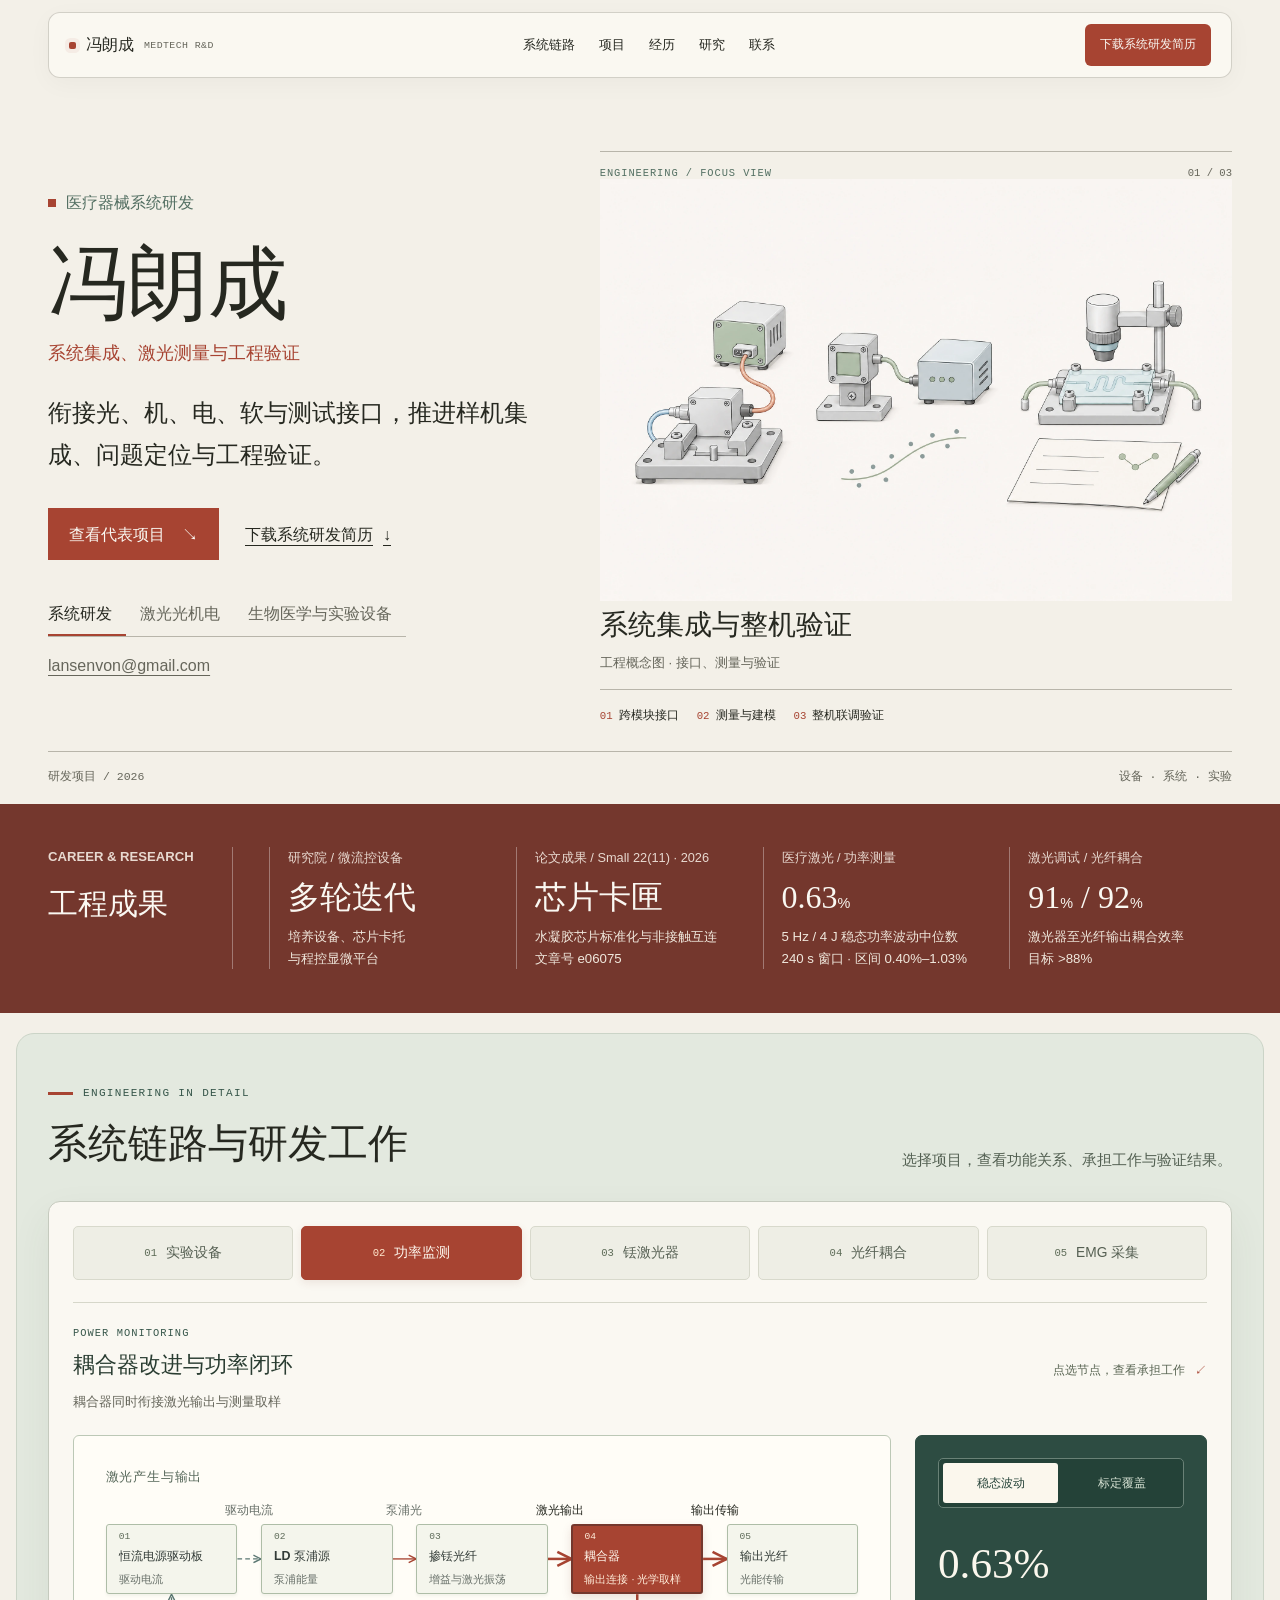
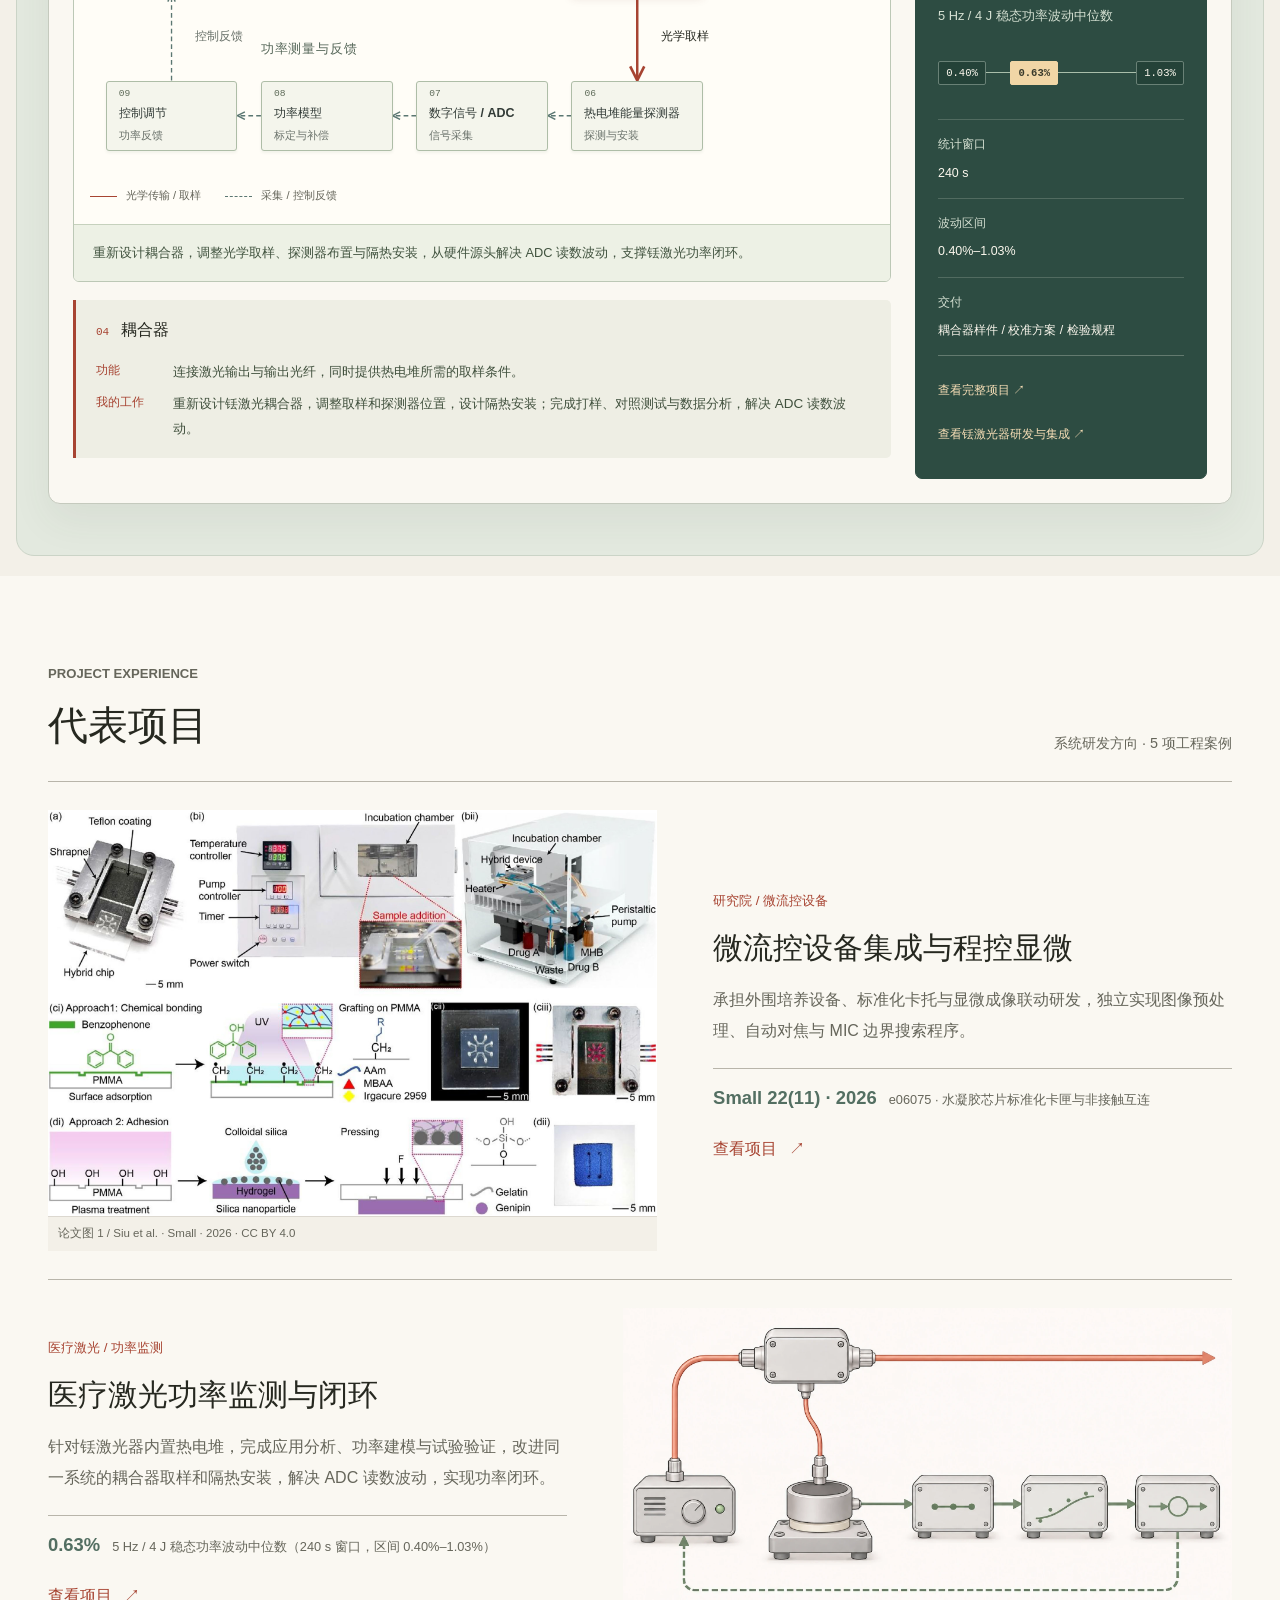
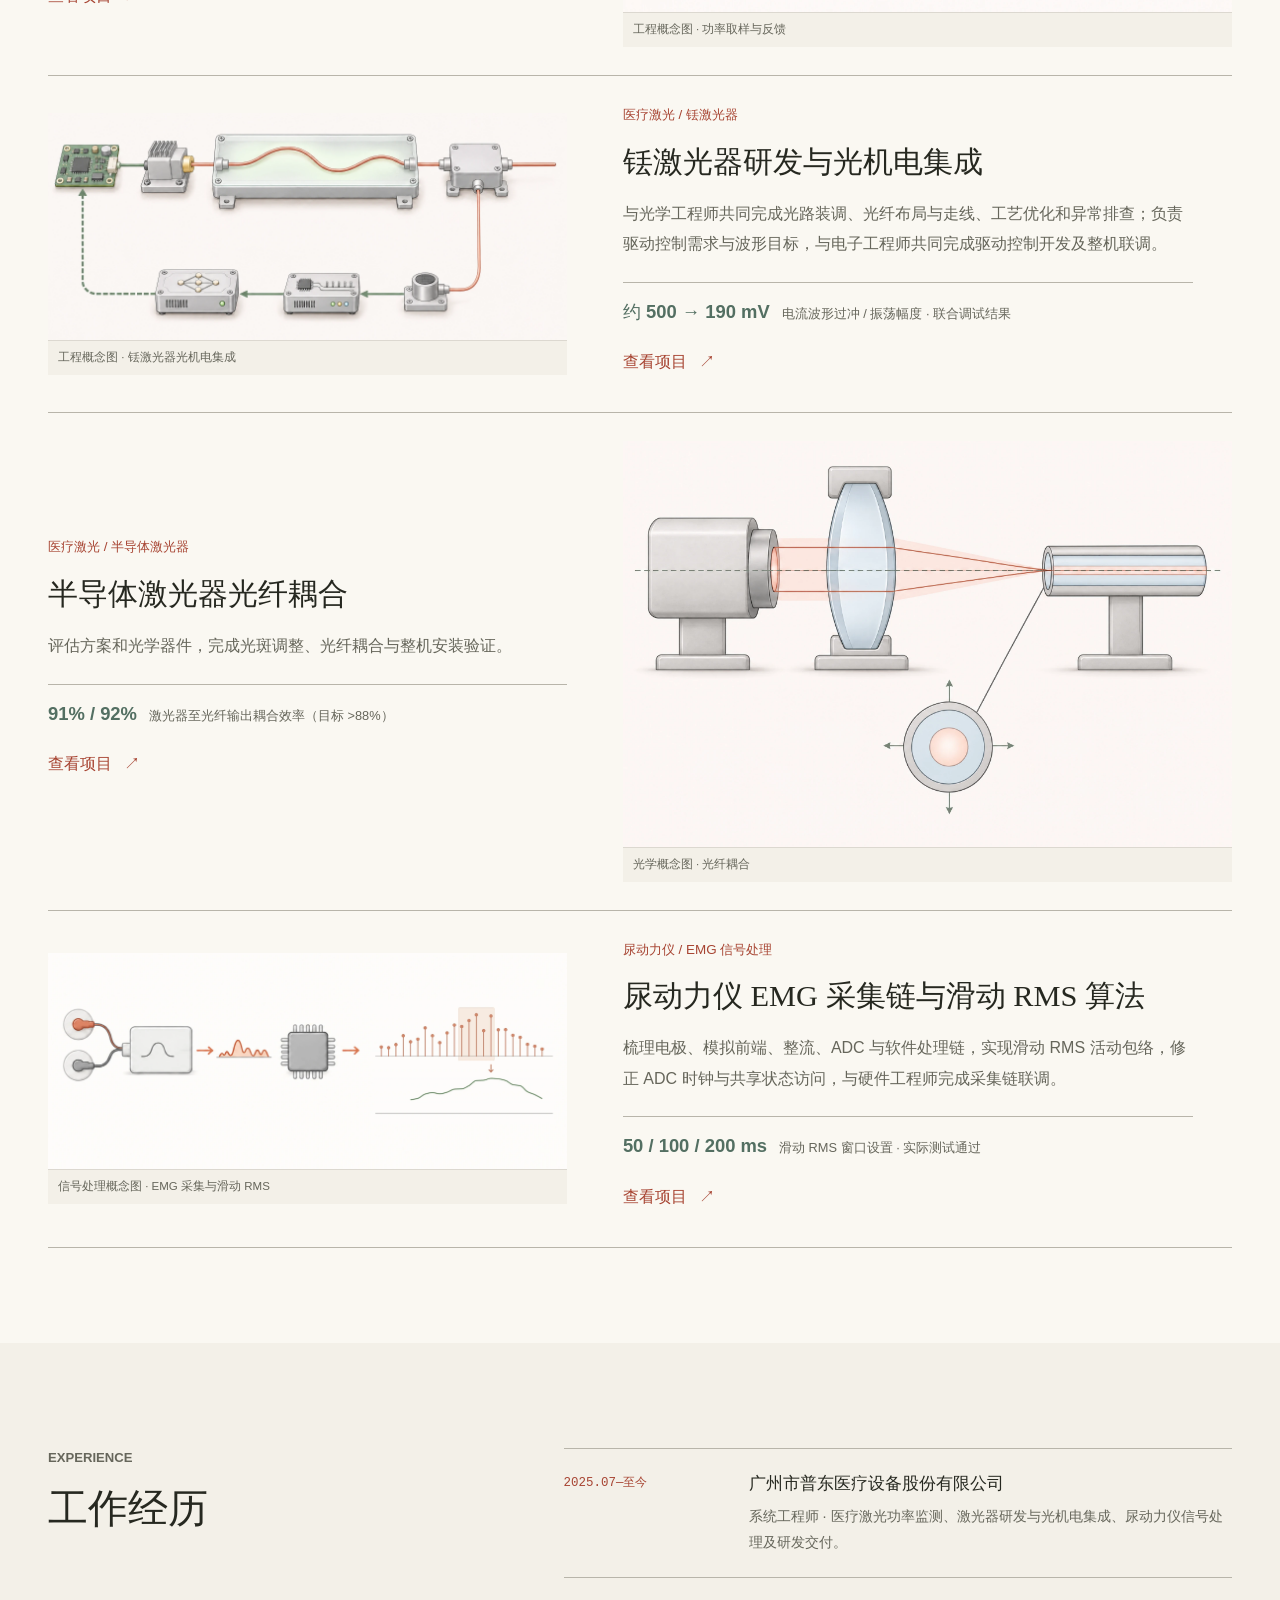
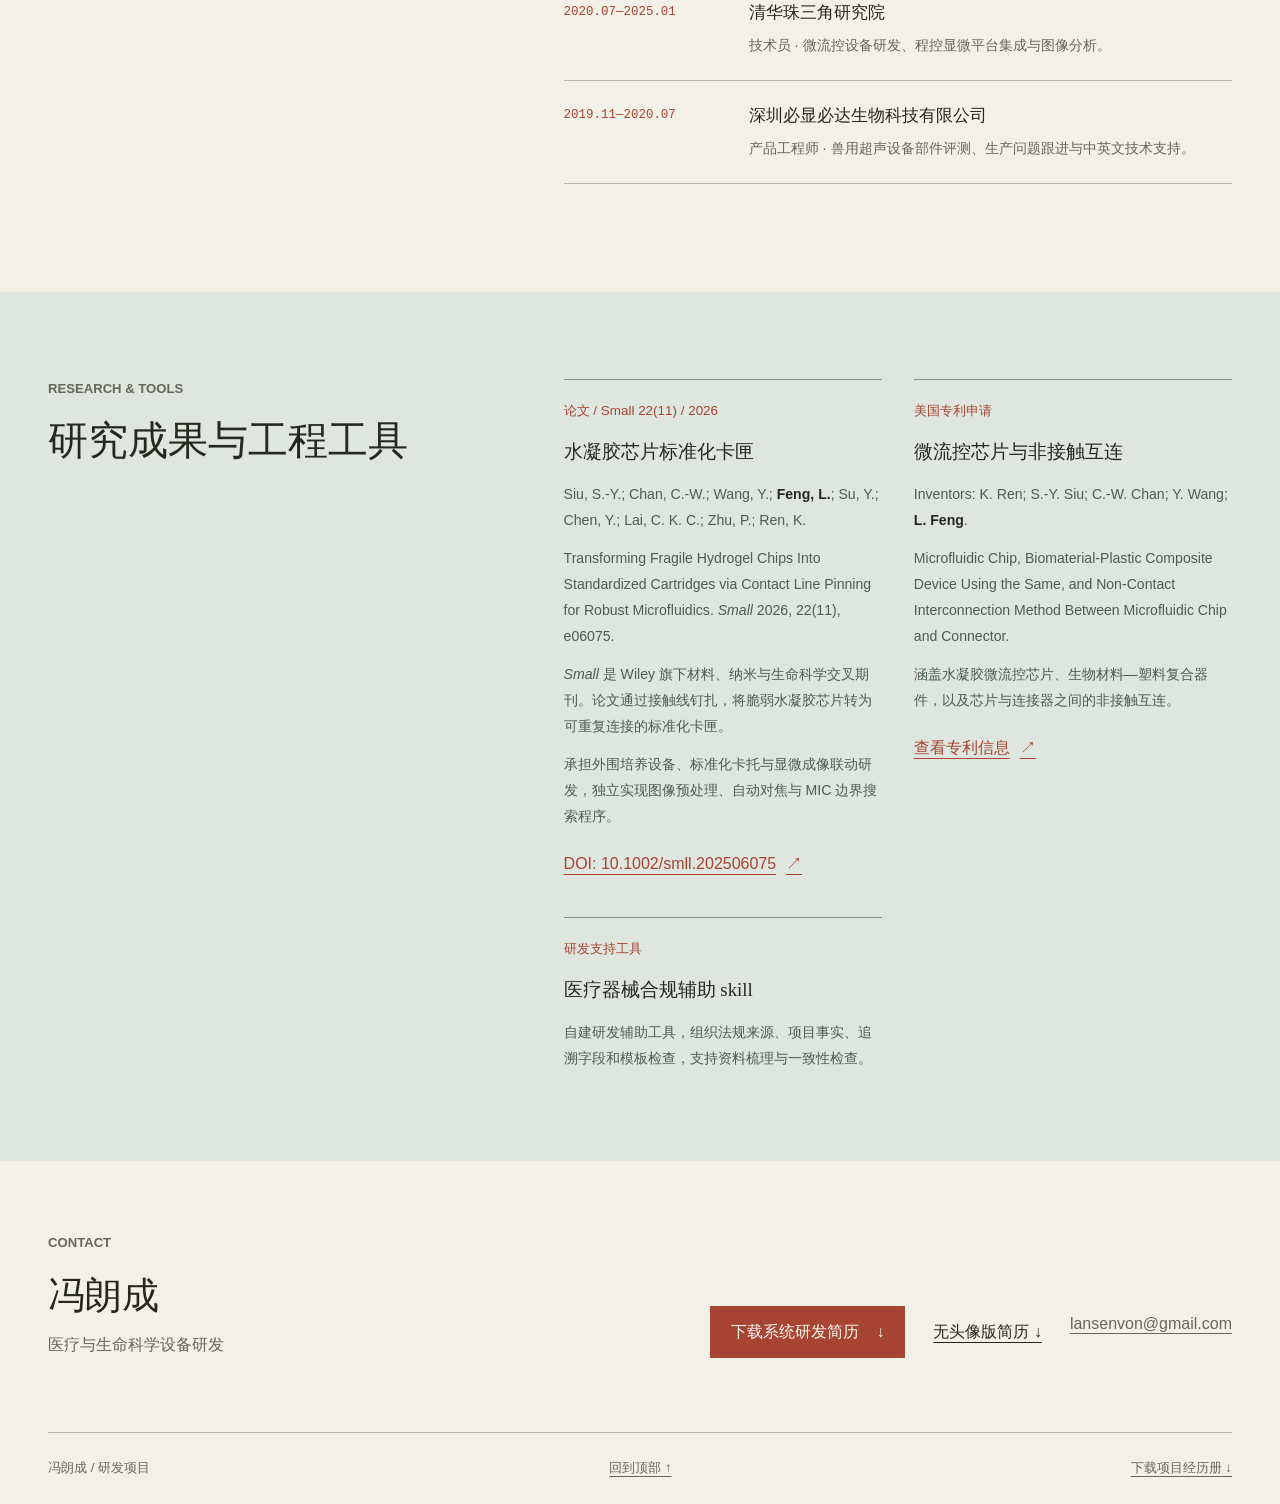
==== commit fc6e3c20: "Add portfolio QR codes and portrait resume variants" ====
--- a/index.html
+++ b/index.html
@@ -8,8 +8,8 @@
   <title>冯朗成｜医疗与生命科学设备研发</title>
   <link rel="stylesheet" href="styles/site.css?v=1ab57a313863">
   <link rel="stylesheet" href="styles/direction-heroes.css?v=c6fbf5c588a1">
-  <script defer src="scripts/site-data.js?v=5653c30f4ff9"></script>
-  <script defer src="scripts/site.js?v=9fe16186a323"></script>
+  <script defer src="scripts/site-data.js?v=b2433cbf81d4"></script>
+  <script defer src="scripts/site.js?v=ac707eff1a5d"></script>
 <link rel="stylesheet" href="styles/engineering-paper.css?v=a76efc6d1c22"><link rel="stylesheet" href="styles/engineering-pine.css?v=053edf3ece58" data-engineering-theme><script defer src="scripts/engineering-data.js?v=d4129be29405"></script><script defer src="scripts/engineering.js?v=297a3f00dd02"></script></head>
 <body>
   <a class="skip-link" href="#projects">跳到项目案例</a>
@@ -128,7 +128,7 @@
 
     <section class="contact-section wrap" id="contact" aria-labelledby="contact-title">
       <div><p class="eyebrow">CONTACT</p><h2 id="contact-title">冯朗成</h2><p>医疗与生命科学设备研发</p></div>
-      <div class="contact-actions"><a class="button button-primary" data-resume data-home-resume href="assets/resumes/冯朗成_医疗器械系统工程师_简历.pdf" download>下载系统研发简历 <span aria-hidden="true">↓</span></a><a class="email-link" href="mailto:lansenvon@gmail.com">lansenvon@gmail.com</a></div>
+      <div class="contact-actions"><a class="button button-primary" data-resume data-home-resume href="assets/resumes/冯朗成_医疗器械系统工程师_简历.pdf" download>下载系统研发简历 <span aria-hidden="true">↓</span></a><a class="text-action" data-resume-plain href="assets/resumes/冯朗成_医疗器械系统工程师_简历_无头像版.pdf" download>无头像版简历 ↓</a><a class="email-link" href="mailto:lansenvon@gmail.com">lansenvon@gmail.com</a></div>
     </section>
   </main>
   <footer class="site-footer wrap"><span>冯朗成 / 研发项目</span><a href="#top">回到顶部 ↑</a><a href="assets/documents/冯朗成_项目经历册.pdf" download>下载项目经历册 ↓</a></footer>
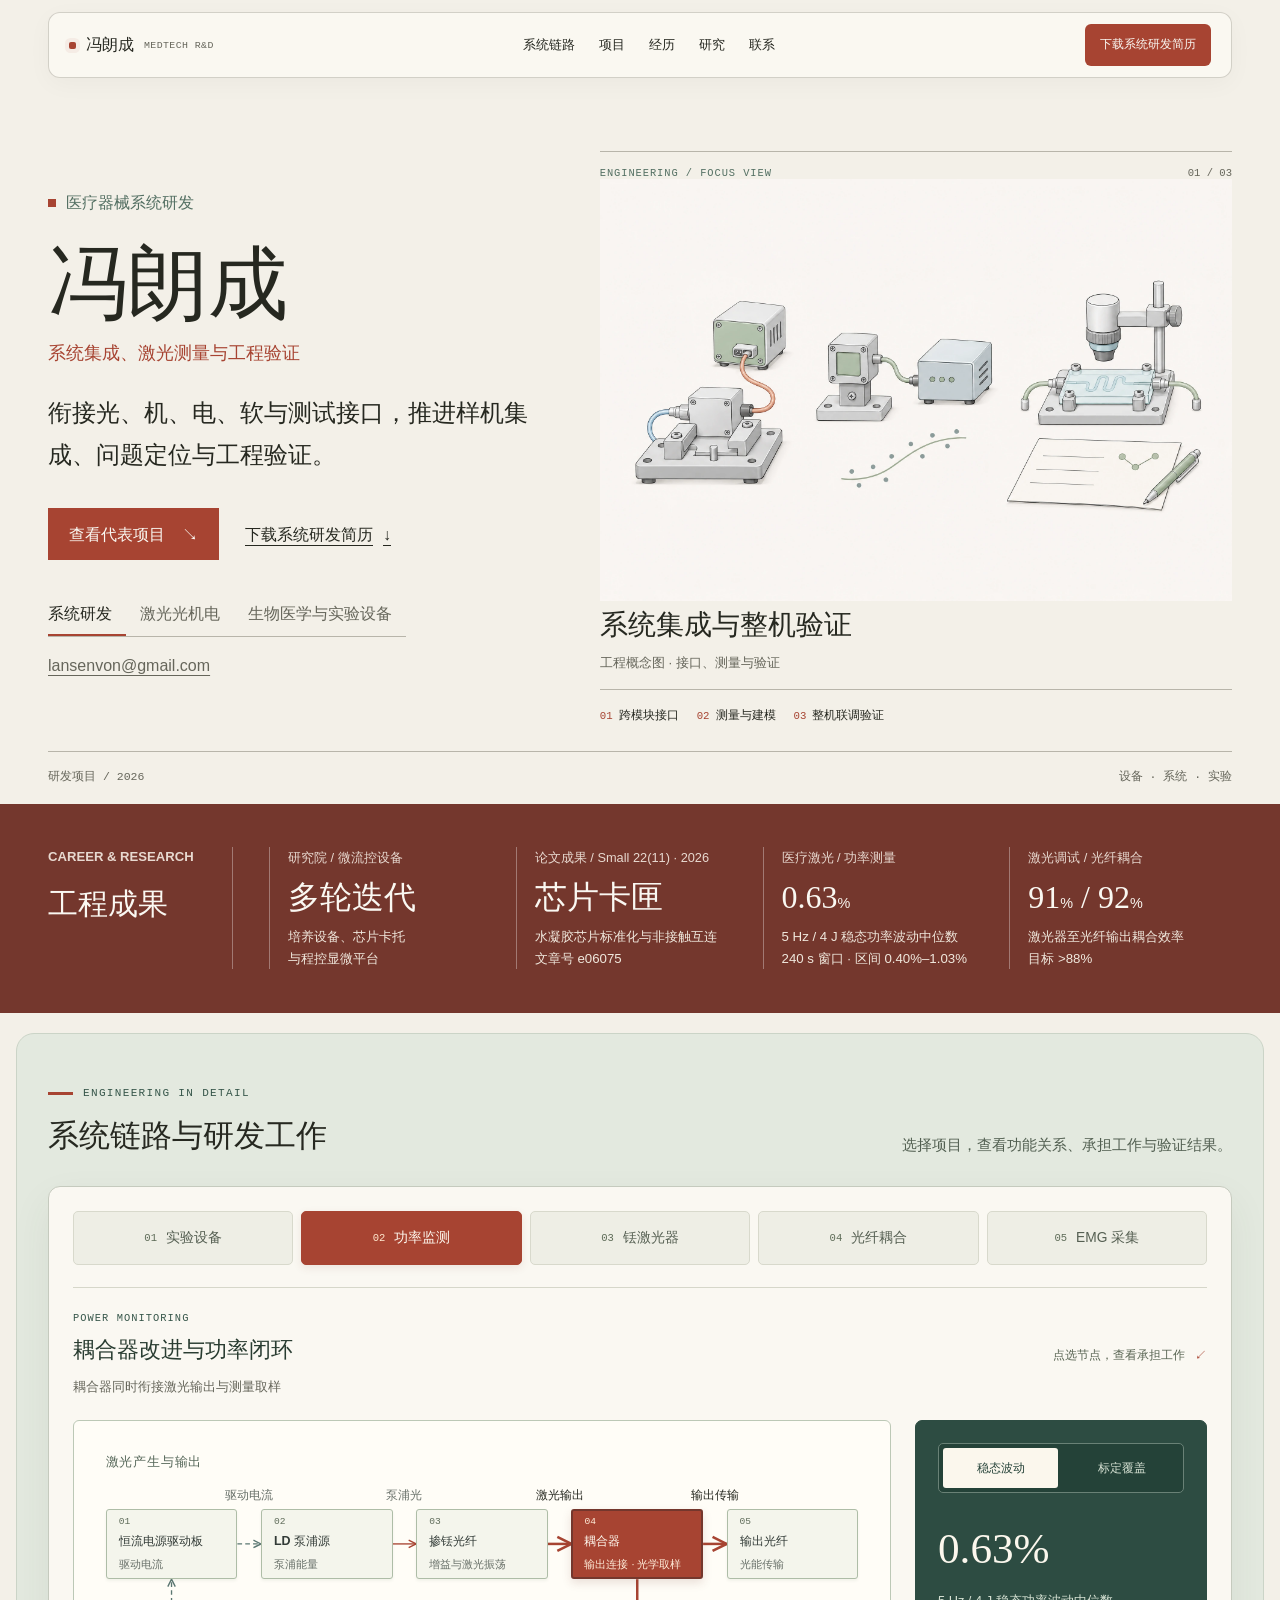
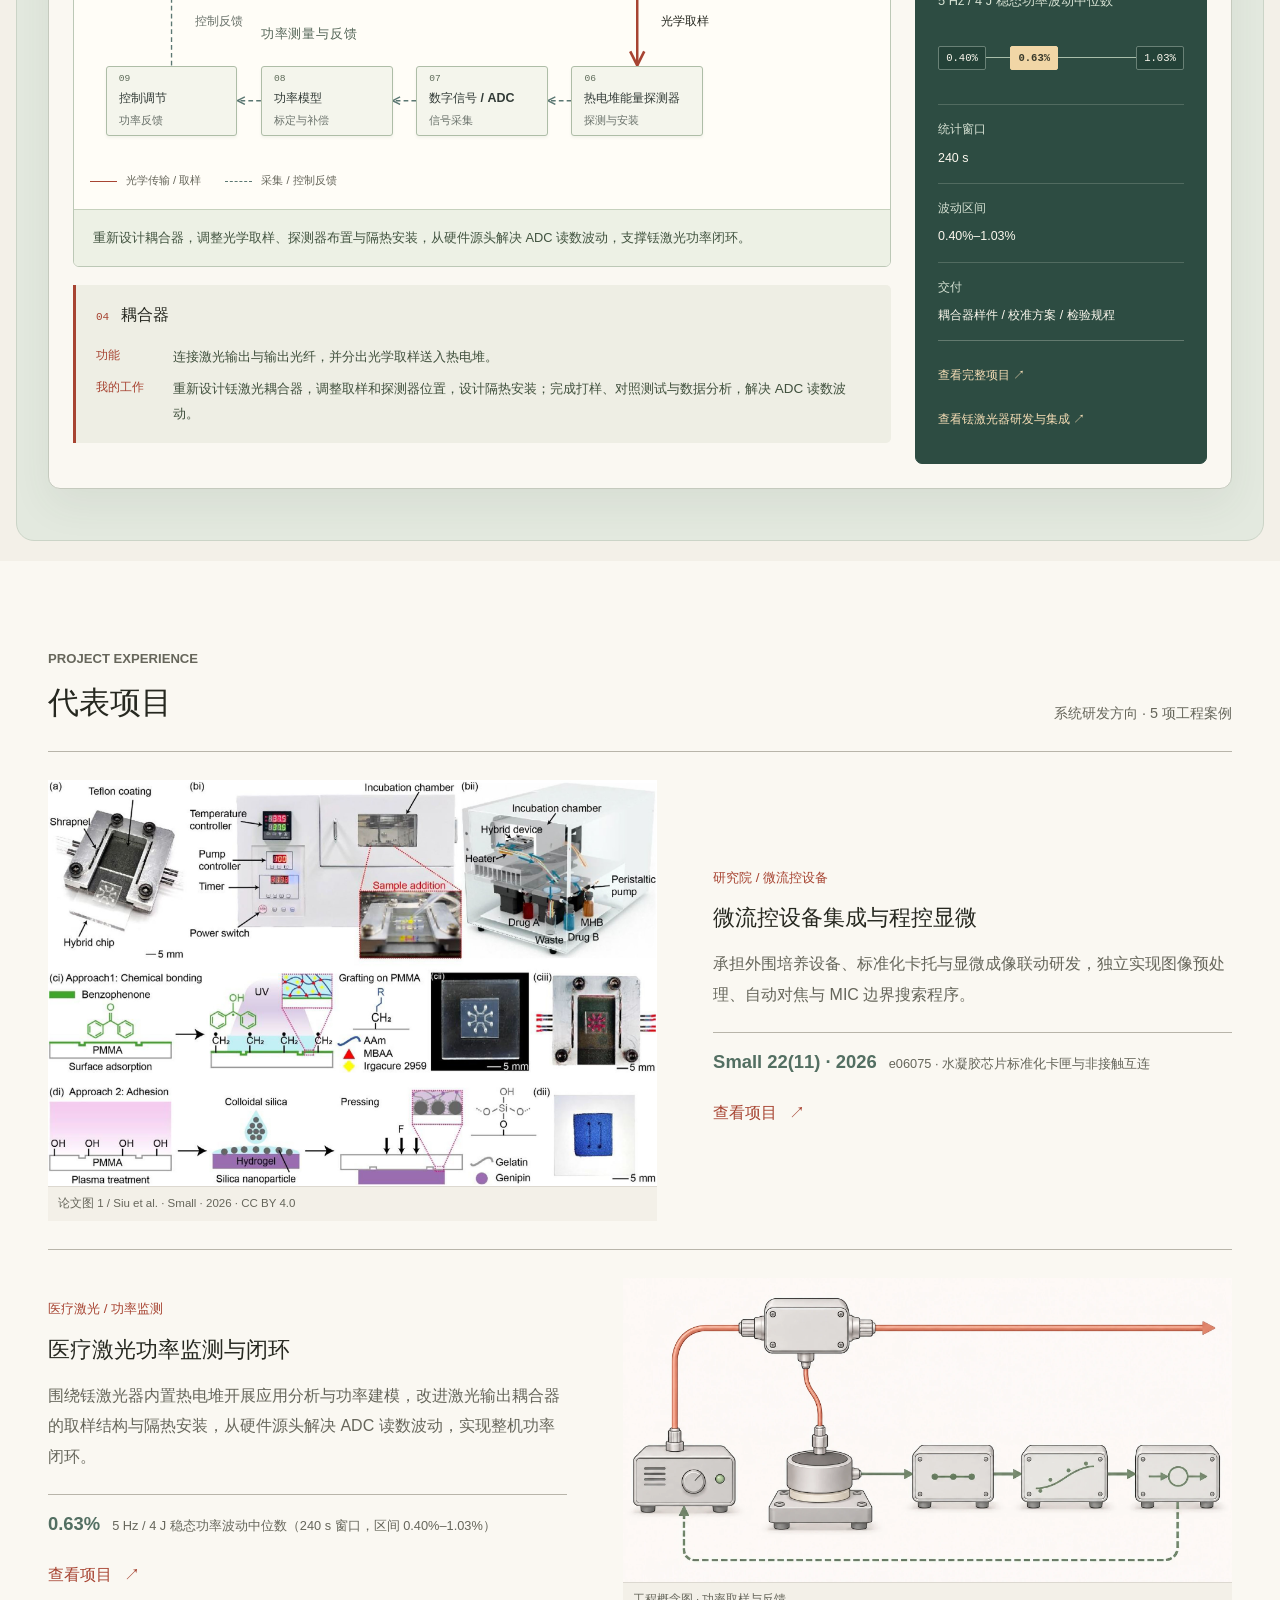
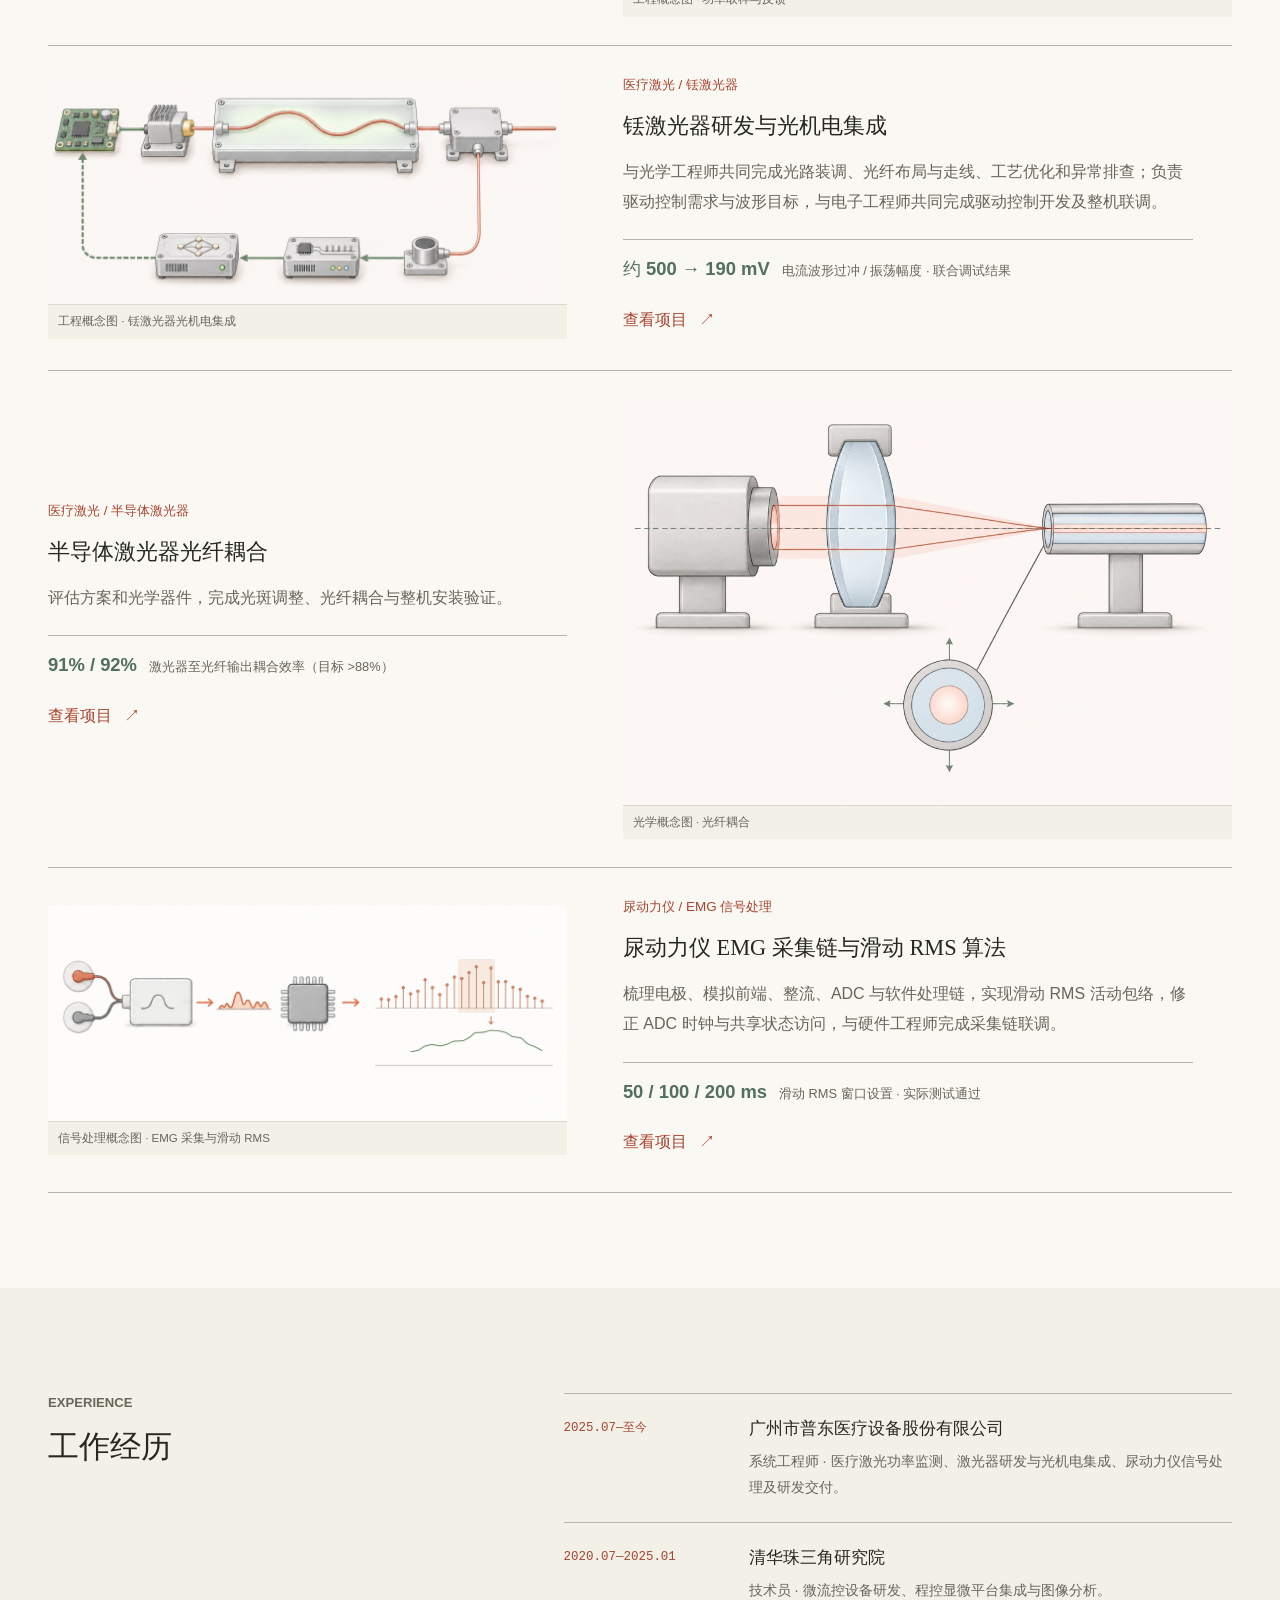
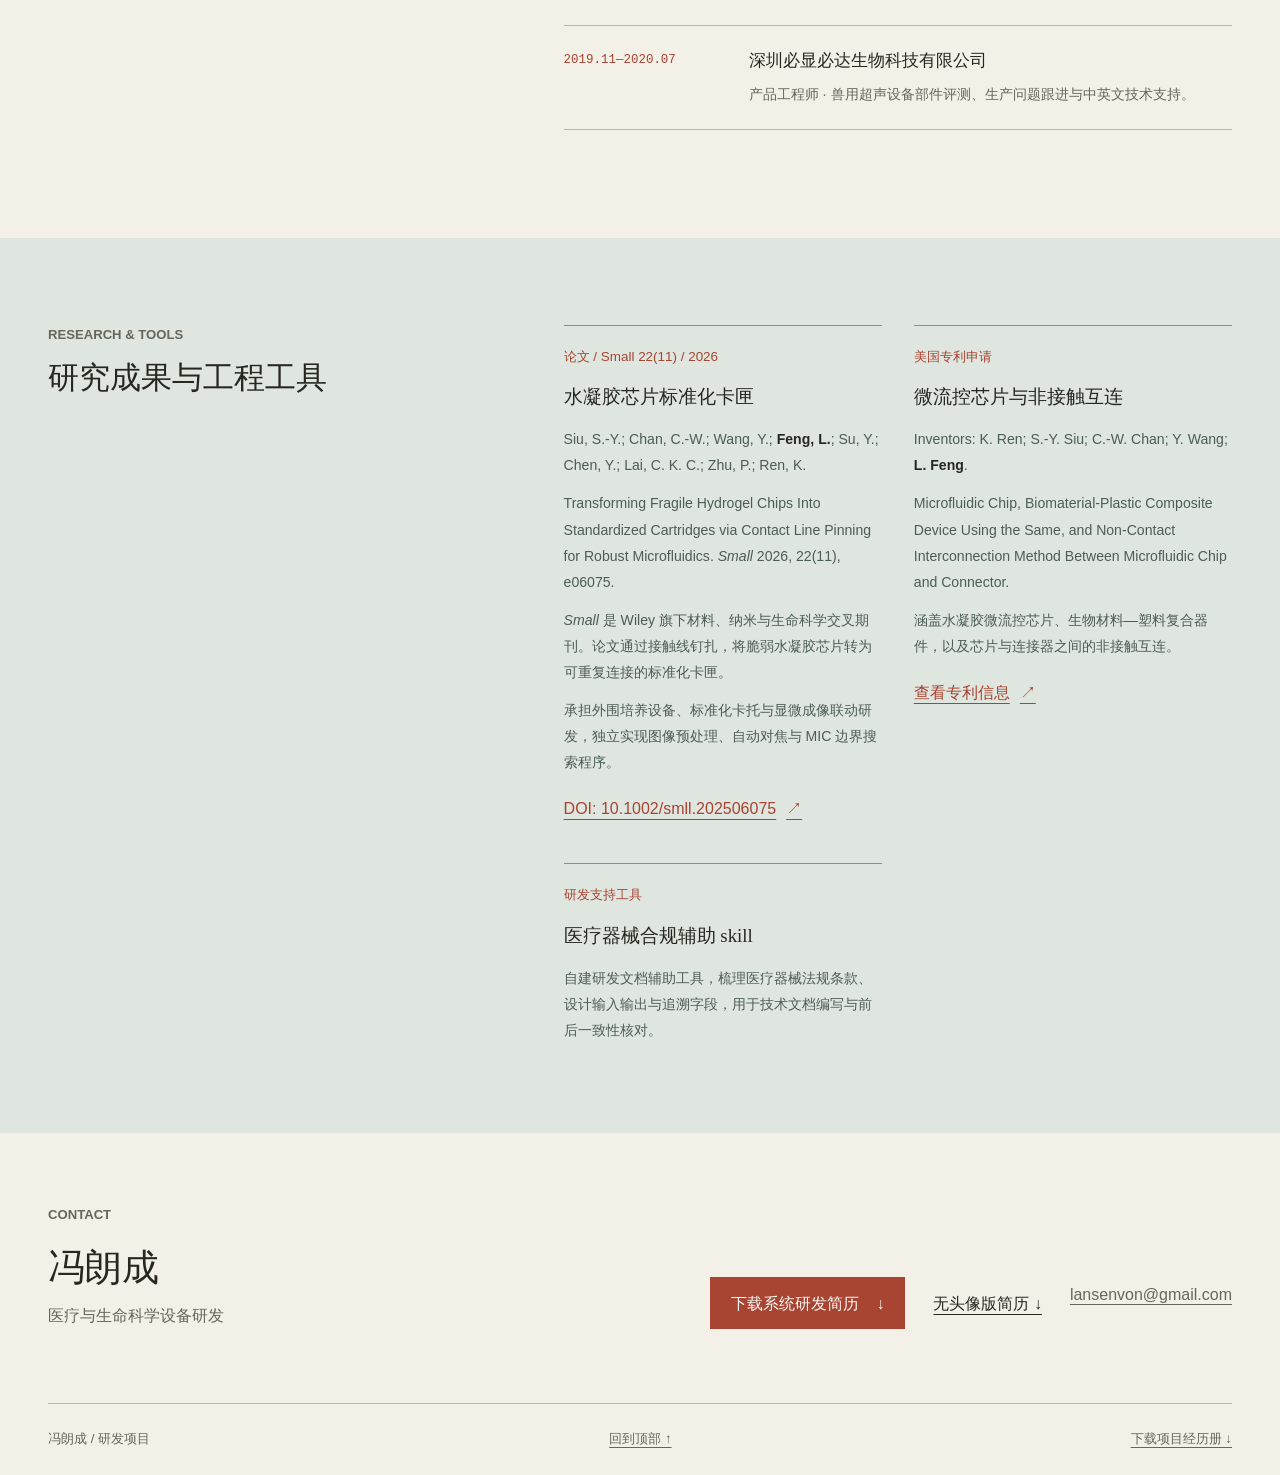
==== commit ad2adf3c: "Refine typography, copy logic, and synchronized resume/booklet exports" ====
--- a/index.html
+++ b/index.html
@@ -6,11 +6,11 @@
   <meta name="theme-color" content="#f3f0e8">
   <meta name="description" content="冯朗成的医疗器械系统工程作品集，聚焦医疗激光、系统集成、工程验证与实验设备。">
   <title>冯朗成｜医疗与生命科学设备研发</title>
-  <link rel="stylesheet" href="styles/site.css?v=1ab57a313863">
+  <link rel="stylesheet" href="styles/site.css?v=5c388d9ae312">
   <link rel="stylesheet" href="styles/direction-heroes.css?v=c6fbf5c588a1">
-  <script defer src="scripts/site-data.js?v=b2433cbf81d4"></script>
+  <script defer src="scripts/site-data.js?v=2c5687881a82"></script>
   <script defer src="scripts/site.js?v=ac707eff1a5d"></script>
-<link rel="stylesheet" href="styles/engineering-paper.css?v=a76efc6d1c22"><link rel="stylesheet" href="styles/engineering-pine.css?v=053edf3ece58" data-engineering-theme><script defer src="scripts/engineering-data.js?v=d4129be29405"></script><script defer src="scripts/engineering.js?v=297a3f00dd02"></script></head>
+<link rel="stylesheet" href="styles/engineering-paper.css?v=a76efc6d1c22"><link rel="stylesheet" href="styles/engineering-pine.css?v=92e0b91a1d40" data-engineering-theme><script defer src="scripts/engineering-data.js?v=2c0806055e78"></script><script defer src="scripts/engineering.js?v=297a3f00dd02"></script></head>
 <body>
   <a class="skip-link" href="#projects">跳到项目案例</a>
   <header class="site-header wrap" aria-label="网站导航">
@@ -76,7 +76,7 @@
           </article>
           <article class="project-row" data-project="p06">
             <a class="project-image" href="projects/laser-power-measurement/?focus=systems"><img src="assets/images/concept/power-monitoring-coupler-loop-concept-thumbnail.webp" alt="医疗激光功率闭环概念图，展示耦合器取样、热电堆探测、信号处理与驱动反馈关系" width="2100" height="1050"><span>工程概念图 · 功率取样与反馈</span></a>
-            <div class="project-copy"><p class="project-id">医疗激光 / 功率监测</p><h3><a href="projects/laser-power-measurement/?focus=systems">医疗激光功率监测与闭环</a></h3><p>针对铥激光器内置热电堆，完成应用分析、功率建模与试验验证，改进同一系统的耦合器取样和隔热安装，解决 ADC 读数波动，实现功率闭环。</p><div class="project-meta"><strong>0.63%</strong><span>5 Hz / 4 J 稳态功率波动中位数（240 s 窗口，区间 0.40%–1.03%）</span></div><a class="project-more" href="projects/laser-power-measurement/?focus=systems">查看项目 <span aria-hidden="true">↗</span></a></div>
+            <div class="project-copy"><p class="project-id">医疗激光 / 功率监测</p><h3><a href="projects/laser-power-measurement/?focus=systems">医疗激光功率监测与闭环</a></h3><p>围绕铥激光器内置热电堆开展应用分析与功率建模，改进激光输出耦合器的取样结构与隔热安装，从硬件源头解决 ADC 读数波动，实现整机功率闭环。</p><div class="project-meta"><strong>0.63%</strong><span>5 Hz / 4 J 稳态功率波动中位数（240 s 窗口，区间 0.40%–1.03%）</span></div><a class="project-more" href="projects/laser-power-measurement/?focus=systems">查看项目 <span aria-hidden="true">↗</span></a></div>
           </article>
           <article class="project-row" data-project="p04">
             <a class="project-image" href="projects/laser-optics-fiber/?focus=systems#thulium-laser"><img src="assets/images/concept/thulium-laser-integration-concept-thumbnail.webp" alt="LD 泵浦掺铥光纤激光器的工程概念图" width="2100" height="920"><span>工程概念图 · 铥激光器光机电集成</span></a>
@@ -121,7 +121,7 @@
             <p>涵盖水凝胶微流控芯片、生物材料—塑料复合器件，以及芯片与连接器之间的非接触互连。</p>
             <a class="text-action" href="projects/microfluidics-equipment/?focus=systems#patent">查看专利信息 <span aria-hidden="true">↗</span></a>
           </article>
-          <article><p class="project-id">研发支持工具</p><h3>医疗器械合规辅助 skill</h3><p>自建研发辅助工具，组织法规来源、项目事实、追溯字段和模板检查，支持资料梳理与一致性检查。</p></article>
+          <article><p class="project-id">研发支持工具</p><h3>医疗器械合规辅助 skill</h3><p>自建研发文档辅助工具，梳理医疗器械法规条款、设计输入输出与追溯字段，用于技术文档编写与前后一致性核对。</p></article>
         </div>
       </div>
     </section>
--- a/styles/site.css
+++ b/styles/site.css
@@ -47,12 +47,16 @@
 .hero-focus { margin: 0; color: var(--accent); font-size: 1.14rem; }
 .hero-lede { max-width: 535px; margin: 24px 0 0; font-family: var(--serif); font-size: 1.48rem; line-height: 1.75; }
 .hero-actions { display: flex; align-items: center; flex-wrap: wrap; gap: 26px; margin-top: 32px; }
-.button { min-height: 52px; display: inline-flex; align-items: center; justify-content: center; gap: 17px; padding: 11px 20px; border: 1px solid var(--ink); }
+.button { min-height: 52px; display: inline-flex; align-items: center; justify-content: center; gap: 17px; padding: 11px 20px; border: 1px solid var(--ink); transition: background-color .15s ease, border-color .15s ease, color .15s ease; }
 .button-primary { color: var(--paper-light); border-color: var(--accent); background: var(--accent); }
 .button-primary:hover { background: #8e382b; }
 .text-action { display: inline-flex; align-items: center; gap: 10px; min-height: 44px; text-decoration: underline; text-underline-offset: 5px; }
+.button span[aria-hidden="true"], .text-action span[aria-hidden="true"], .project-more span[aria-hidden="true"] { display: inline-block; transition: transform .15s ease; }
+.button-primary:hover span[aria-hidden="true"] { transform: translate(2px, 2px); }
+.project-more:hover span[aria-hidden="true"], .research-list .text-action:hover span[aria-hidden="true"] { transform: translate(2px, -2px); }
+[data-resume]:hover span[aria-hidden="true"] { transform: translateY(2px); }
 .direction-control { display: flex; width: fit-content; max-width: 100%; margin-top: 33px; border-bottom: 1px solid var(--line); }
-.direction-control button { min-height: 43px; padding: 7px 14px; border: 0; border-bottom: 2px solid transparent; background: transparent; color: var(--muted); cursor: pointer; white-space: nowrap; }
+.direction-control button { min-height: 43px; padding: 7px 14px; border: 0; border-bottom: 2px solid transparent; background: transparent; color: var(--muted); cursor: pointer; white-space: nowrap; transition: color .15s ease, border-bottom-color .15s ease; }
 .direction-control button:first-child { padding-left: 0; }
 .direction-control button[aria-pressed="true"] { color: var(--ink); border-bottom-color: var(--accent); }
 .direction-control button:focus-visible, a:focus-visible, button:focus-visible, summary:focus-visible { outline: 2px solid var(--green); outline-offset: 4px; }
@@ -78,7 +82,7 @@
 .result:hover strong { color: #f1c1ae; }
 
 .capabilities { display: grid; grid-template-columns: .8fr 1.2fr; gap: 70px; padding-top: 110px; padding-bottom: 106px; }
-.section-heading h2 { margin: 13px 0 14px; font-family: var(--serif); font-size: 2.5rem; font-weight: 400; line-height: 1.45; }
+.section-heading h2 { margin: 13px 0 14px; font-family: var(--serif); font-size: clamp(1.85rem, 2.4vw, 2.3rem); font-weight: 400; line-height: 1.4; text-wrap: balance; }
 .section-heading > p:last-child { max-width: 470px; margin: 0; color: var(--muted); }
 .capability-list article { display: grid; grid-template-columns: 48px 150px 1fr; gap: 15px; align-items: start; border-top: 1px solid var(--line); padding: 19px 0; }
 .capability-list article:last-child { border-bottom: 1px solid var(--line); }
@@ -108,7 +112,7 @@
 .optical-path i { height: 1px; background: var(--accent); }
 .project-copy { max-width: 570px; }
 .project-id { margin: 0 0 13px; color: var(--accent); font-size: .84rem; }
-.project-copy h3 { margin: 0 0 15px; font-family: var(--serif); font-size: 1.9rem; font-weight: 500; line-height: 1.45; }
+.project-copy h3 { margin: 0 0 15px; font-family: var(--serif); font-size: clamp(1.38rem, 1.75vw, 1.68rem); font-weight: 500; line-height: 1.42; text-wrap: balance; }
 .project-copy h3 a:hover { color: var(--accent); }
 .project-copy > p:not(.project-id) { margin: 0; color: var(--muted); line-height: 1.9; }
 .project-meta { display: flex; align-items: baseline; flex-wrap: wrap; gap: 12px; margin-top: 22px; border-top: 1px solid var(--line); padding-top: 13px; }
--- a/styles/engineering-pine.css
+++ b/styles/engineering-pine.css
@@ -37,17 +37,20 @@
 [data-engineering] .system-node[aria-pressed="true"] .node-short,
 [data-engineering] .system-node[aria-pressed="true"] .node-mobile-input { color:#ffedda; }
 [data-engineering] .system-node[aria-pressed="true"] .node-mobile-input { border-color:#e8cbb780; }
+[data-engineering] .network-edge > path { transition:stroke-width .15s ease; }
 [data-engineering] .network-edge.edge-active > path { stroke-width:3.2; }
 [data-engineering] .network-lines .network-note { fill:#66705f; }
 [data-engineering] .system-relation { background:#edf1e5; border-top-color:#c6d1bd; border-radius:0 0 5px 5px; color:#41533f; }
 [data-engineering] .node-detail { margin-top:18px; min-height:156px; padding:16px 20px; border-left:3px solid var(--accent); border-radius:0 5px 5px 0; background:#eeeee4; }
+[data-engineering] .node-detail > *,[data-engineering] .evidence-panel > * { animation:engineering-soft-in .15s ease-out; }
+@keyframes engineering-soft-in { from { opacity:.45; } to { opacity:1; } }
 [data-engineering] .node-detail h4 { margin-bottom:10px; }
 [data-engineering] .node-detail-row { margin-top:6px; }
 [data-engineering] .node-detail-row p { color:#40503d; }
 [data-engineering] .system-evidence { padding:22px; border:1px solid var(--result-surface); border-radius:7px; background:var(--result-surface); color:var(--result-light); }
 [data-engineering] .system-evidence :focus-visible { outline-color:#f8dba4; }
 [data-engineering] .evidence-tabs { gap:6px; padding:4px; border:1px solid var(--result-line); border-radius:5px; background:var(--result-deep); }
-[data-engineering] .evidence-tabs button { min-height:40px; margin:0; padding:8px 3px; border:0; border-radius:3px; color:var(--result-soft); font-size:.76rem; }
+[data-engineering] .evidence-tabs button { min-height:40px; margin:0; padding:8px 3px; border:0; border-radius:3px; color:var(--result-soft); font-size:.76rem; transition:background .15s ease,color .15s ease; }
 [data-engineering] .evidence-tabs button:hover { color:#fffaf0; background:#ffffff0d; }
 [data-engineering] .evidence-tabs button[aria-selected="true"] { color:var(--result-deep); background:var(--result-light); }
 [data-engineering] .evidence-panel { padding-top:28px; }
@@ -127,7 +130,7 @@
   [data-engineering] .evidence-ledger > div { grid-template-columns:1fr; }
 }
 @media (prefers-reduced-motion:reduce) {
-  [data-engineering] * { transition:none; }
+  [data-engineering] * { transition:none; animation:none; }
 }
 @media print {
   #engineering::before { display:none; }
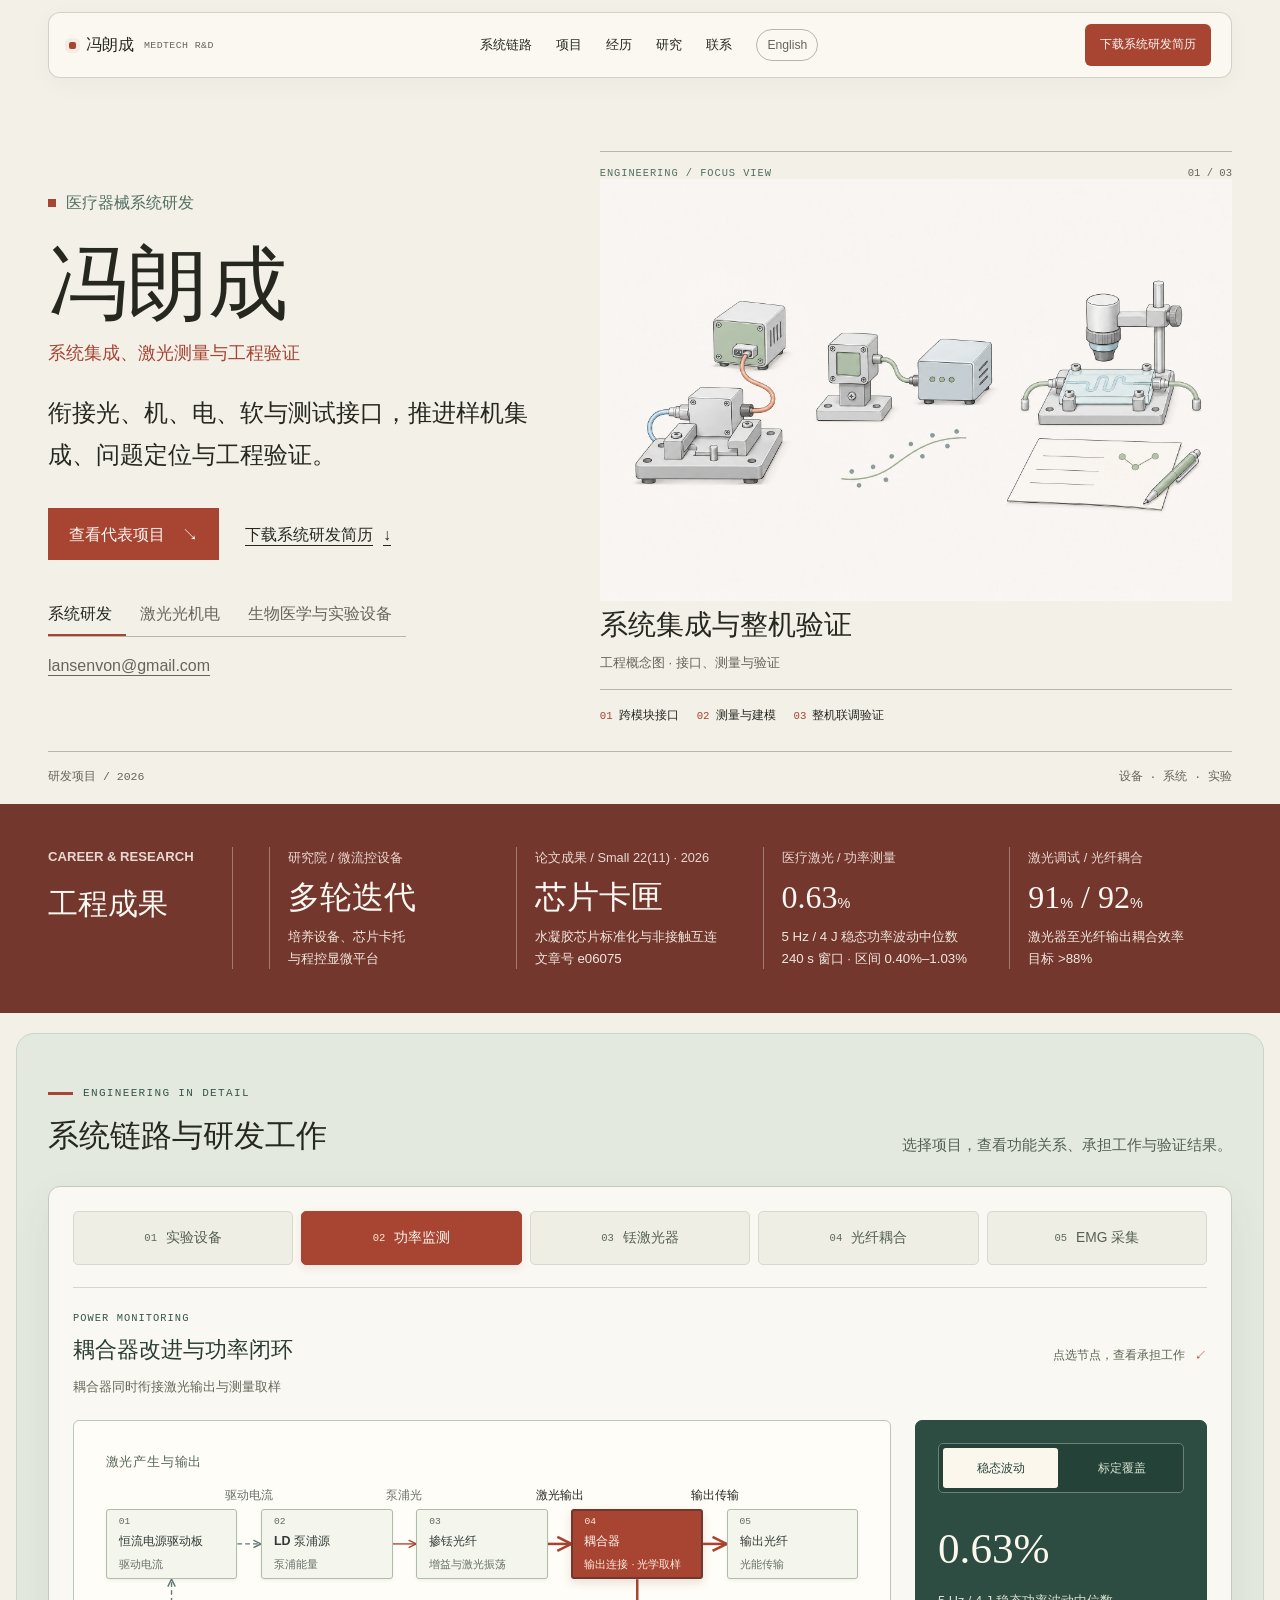
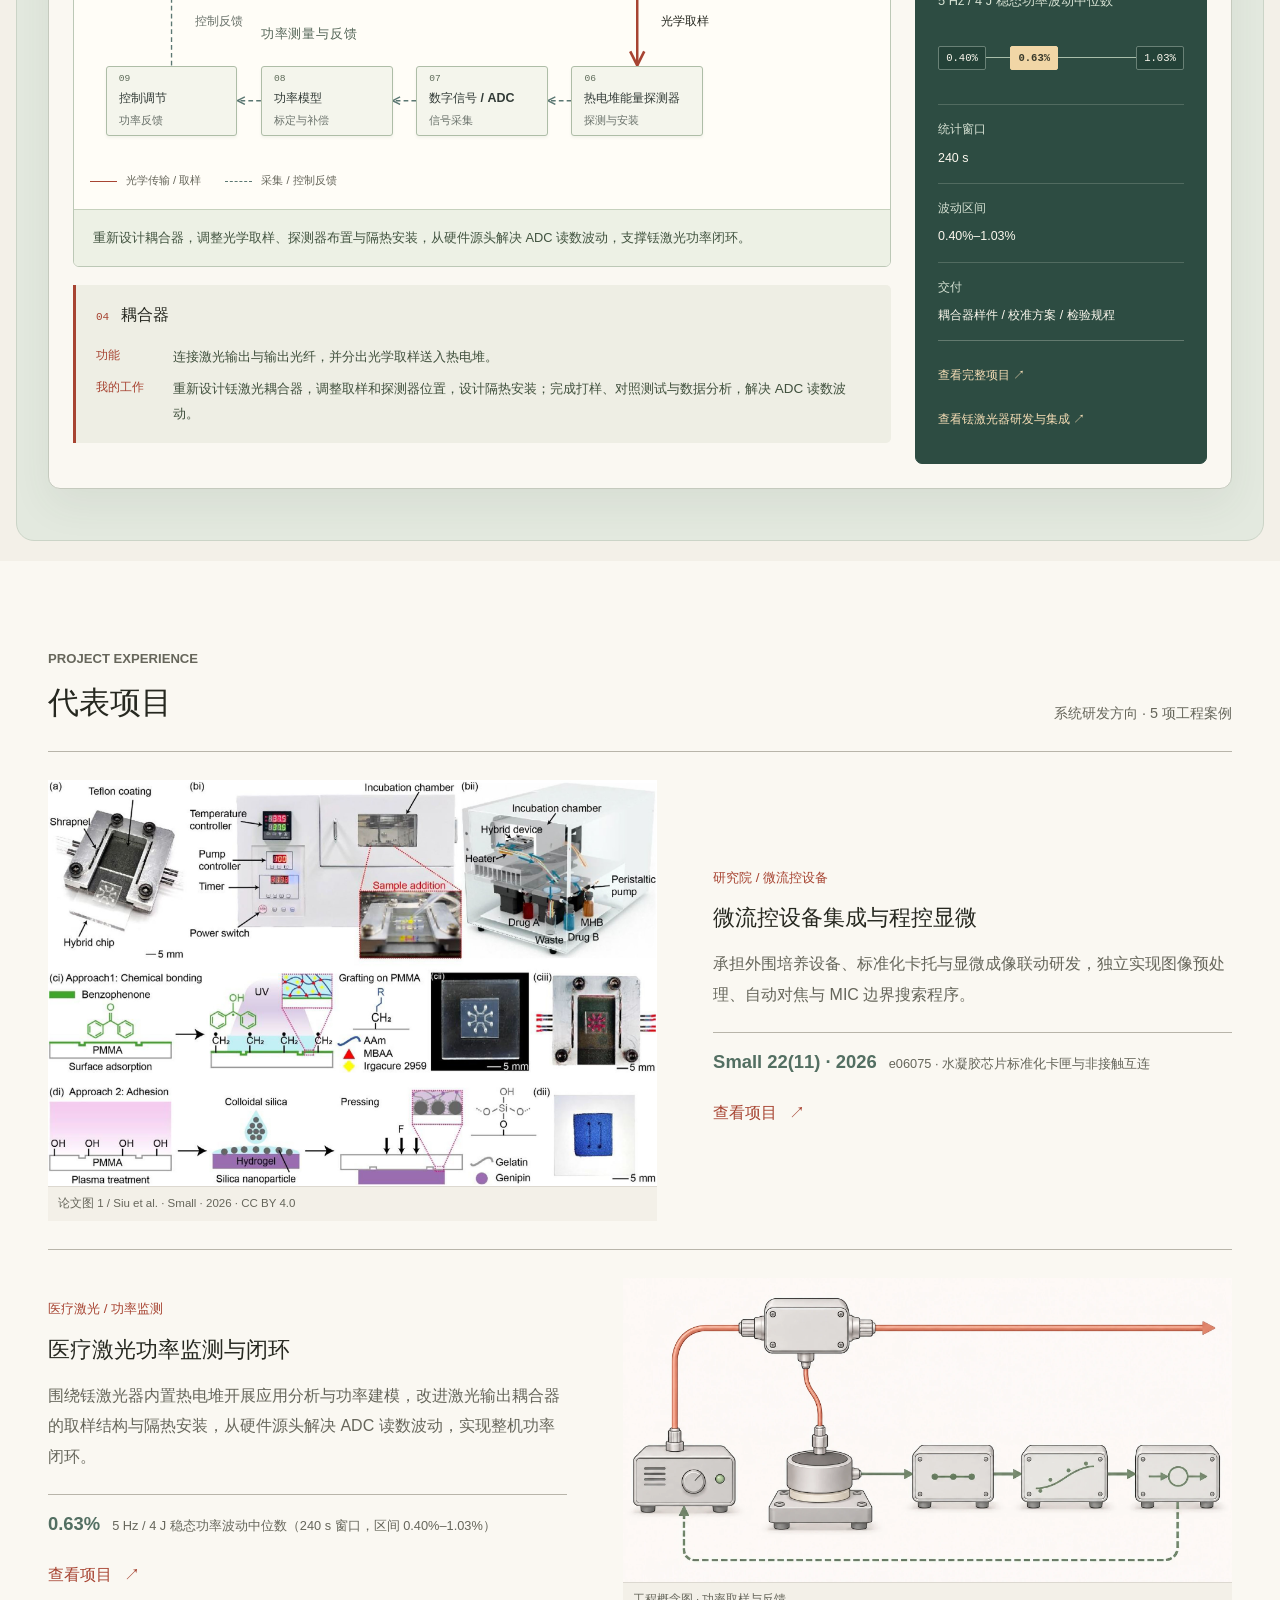
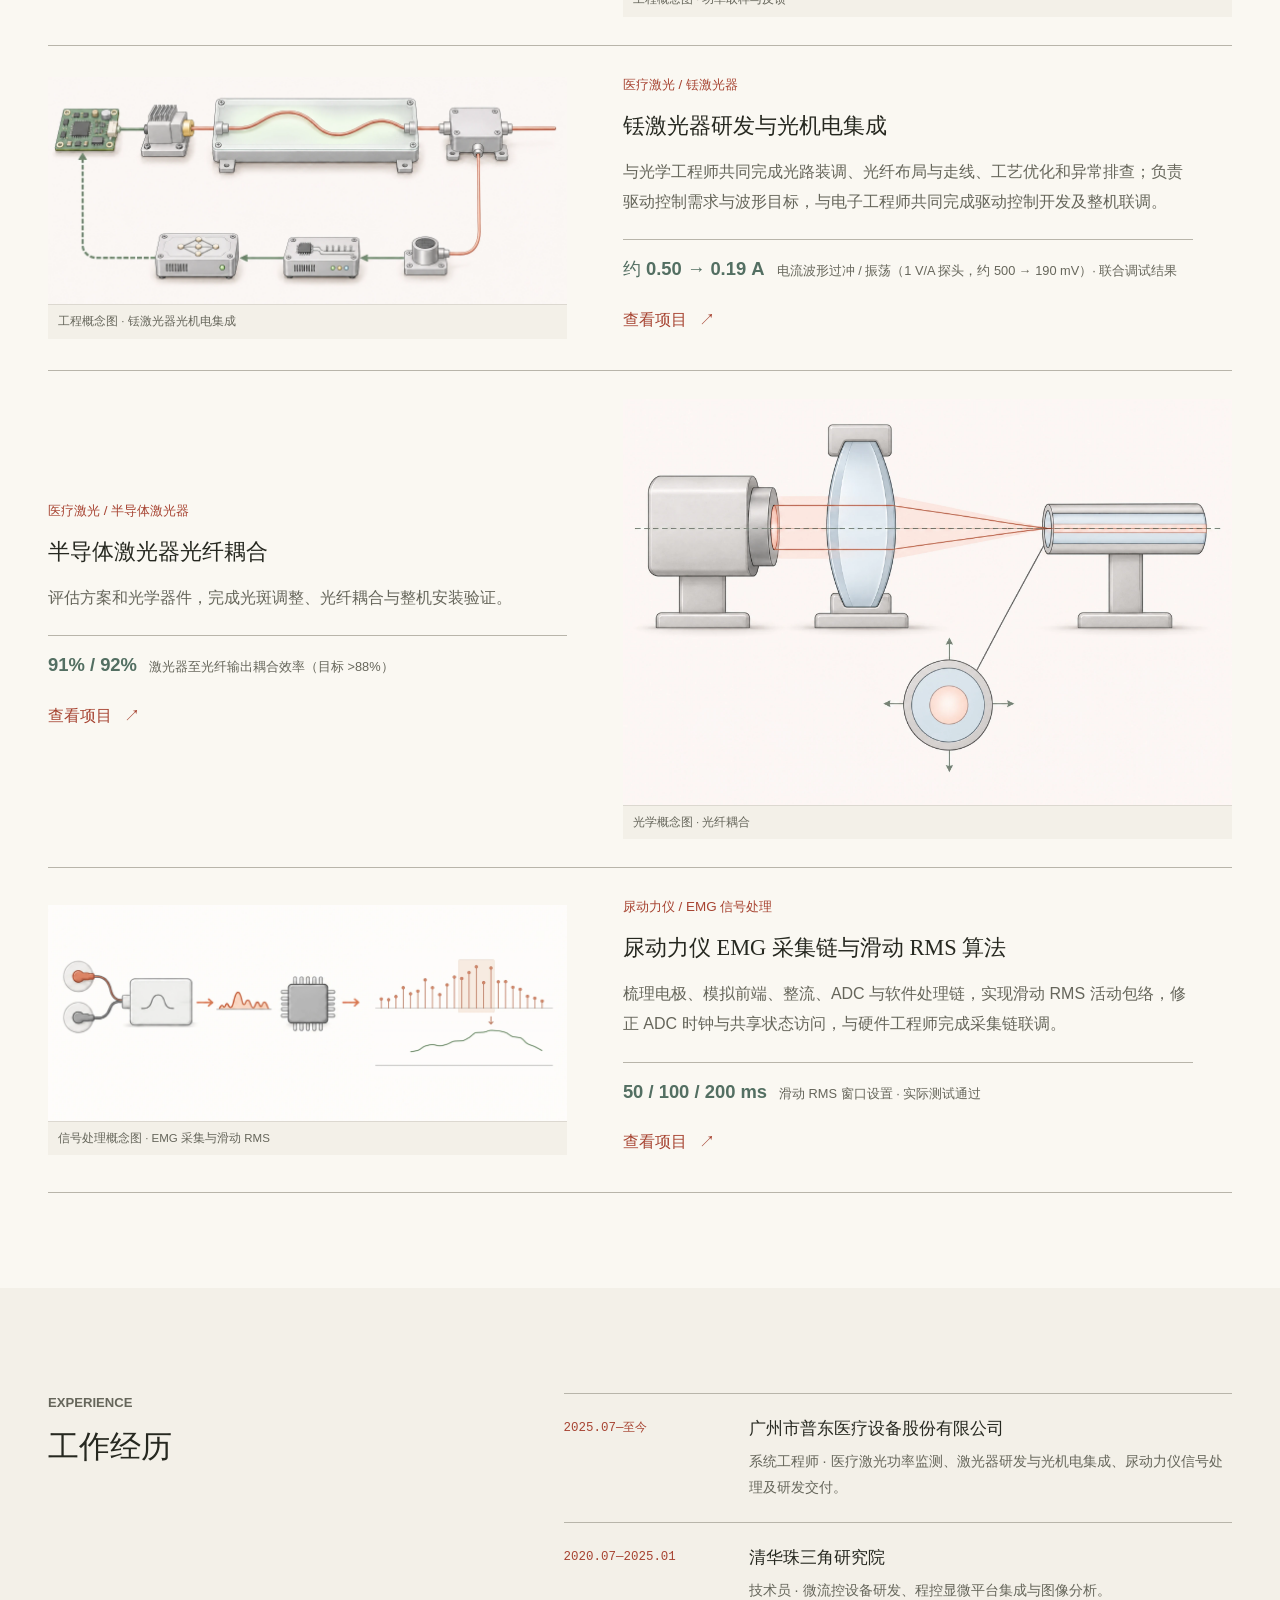
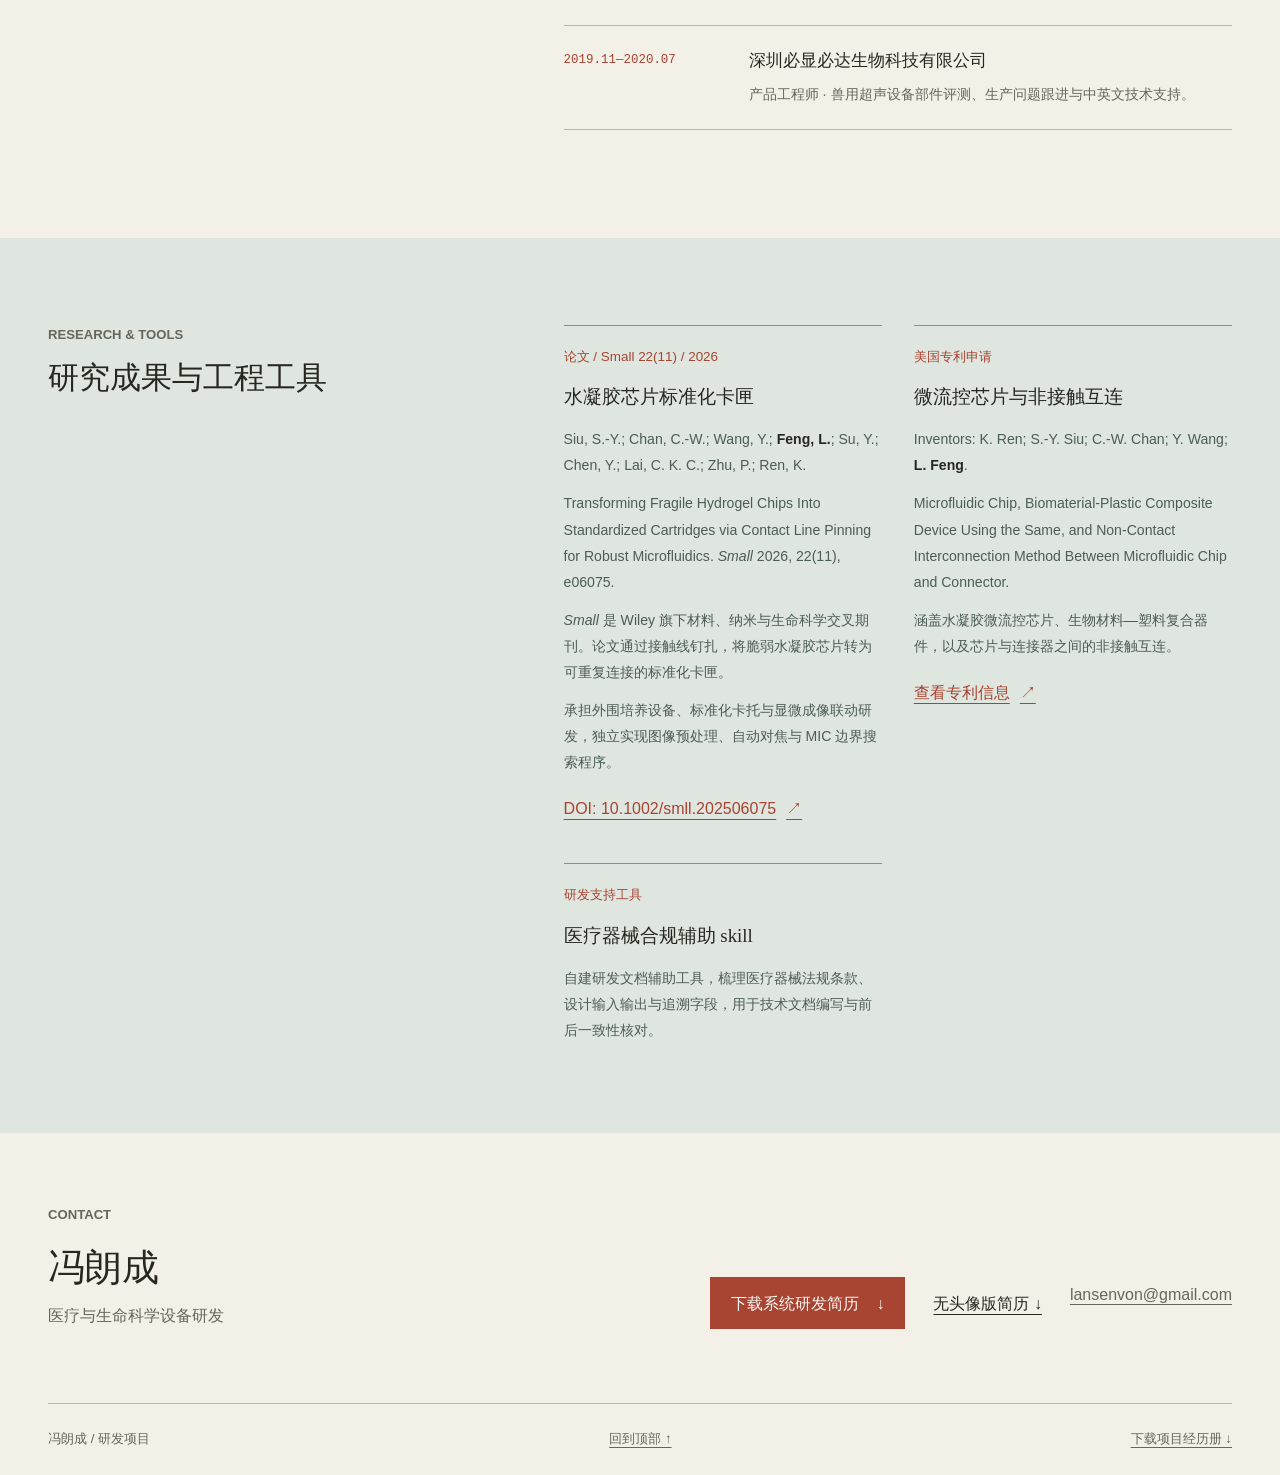
==== commit 252d1a2e: "Add English bilingual portfolio (/en/) and synchronized M1 English CV 🌸 Shipped with Kanna — https:/" ====
--- a/index.html
+++ b/index.html
@@ -1,136 +1,136 @@
-<!doctype html>
-<html lang="zh-CN">
-<head><meta name="robots" content="noindex, nofollow">
-  <meta charset="utf-8">
-  <meta name="viewport" content="width=device-width, initial-scale=1">
-  <meta name="theme-color" content="#f3f0e8">
-  <meta name="description" content="冯朗成的医疗器械系统工程作品集，聚焦医疗激光、系统集成、工程验证与实验设备。">
-  <title>冯朗成｜医疗与生命科学设备研发</title>
-  <link rel="stylesheet" href="styles/site.css?v=5c388d9ae312">
-  <link rel="stylesheet" href="styles/direction-heroes.css?v=c6fbf5c588a1">
-  <script defer src="scripts/site-data.js?v=2c5687881a82"></script>
-  <script defer src="scripts/site.js?v=ac707eff1a5d"></script>
-<link rel="stylesheet" href="styles/engineering-paper.css?v=a76efc6d1c22"><link rel="stylesheet" href="styles/engineering-pine.css?v=92e0b91a1d40" data-engineering-theme><script defer src="scripts/engineering-data.js?v=2c0806055e78"></script><script defer src="scripts/engineering.js?v=297a3f00dd02"></script></head>
-<body>
-  <a class="skip-link" href="#projects">跳到项目案例</a>
-  <header class="site-header wrap" aria-label="网站导航">
-    <a class="brand" href="#top" aria-label="冯朗成，首页">冯朗成<span class="brand-note" aria-hidden="true">MEDTECH R&amp;D</span></a>
-    <nav class="header-links" id="primary-navigation" aria-label="主导航">
-      <a href="#engineering">系统链路</a><a href="#projects">项目</a><a href="#experience">经历</a><a href="#research">研究</a><a href="#contact">联系</a>
-    </nav>
-    <a class="header-resume" data-resume data-home-resume href="assets/resumes/冯朗成_医疗器械系统工程师_简历.pdf" download>下载系统研发简历</a>
-    <button class="nav-toggle" type="button" data-nav-toggle aria-expanded="false" aria-controls="primary-navigation" hidden>导航</button>
-  </header>
-
-  <main id="top">
-    <section class="hero wrap" aria-labelledby="hero-title">
-      <div class="hero-copy">
-        <p class="eyebrow"><span aria-hidden="true"></span><span data-direction-label>医疗器械系统研发</span></p>
-        <h1 id="hero-title">冯朗成</h1>
-        <p class="hero-focus" data-direction-summary>整机集成、测量系统与工程验证</p>
-        <p class="hero-lede" data-direction-lead>衔接光、机、电、软与测试接口，推进样机集成、问题定位与工程验证。</p>
-        <div class="hero-actions">
-          <a class="button button-primary" data-focus-link data-path="#projects" href="#projects">查看代表项目 <span aria-hidden="true">↘</span></a>
-          <a class="text-action" data-resume data-home-resume href="assets/resumes/冯朗成_医疗器械系统工程师_简历.pdf" download>下载系统研发简历 <span aria-hidden="true">↓</span></a>
-        </div>
-        <div class="direction-control" role="group" aria-label="选择主图与简历方向">
-          <button type="button" data-direction="systems" aria-pressed="true">系统研发</button>
-          <button type="button" data-direction="optics" aria-pressed="false">激光光机电</button>
-          <button type="button" data-direction="biomedical" aria-pressed="false">生物医学与实验设备</button>
-        </div>
-        <a class="email-link" href="mailto:lansenvon@gmail.com">lansenvon@gmail.com</a>
-      </div>
-      <figure class="hero-visual direction-art" aria-live="polite" aria-atomic="true">
-        <div class="art-head"><p>ENGINEERING / FOCUS VIEW</p><span data-hero-index>01 / 03</span></div>
-        <img data-direction-hero src="assets/images/concept/systems-integration-concept.webp" alt="医疗器械系统集成的工程概念图，呈现光机电接口、测量建模和样机验证场景。" width="2100" height="1400" fetchpriority="high">
-        <figcaption><h2 data-hero-title>系统集成与整机验证</h2><span data-hero-caption>工程概念图 · 接口、测量与验证</span></figcaption>
-        <ol class="hero-chain" data-hero-chain><li>跨模块接口</li><li>测量与建模</li><li>整机联调验证</li></ol>
-      </figure>
-      <div class="hero-foot" aria-hidden="true"><span>研发项目 / 2026</span><span>设备 · 系统 · 实验</span></div>
-    </section>
-
-    <section class="results-band" aria-labelledby="results-title">
-      <div class="wrap results-inner">
-        <div class="band-title"><p class="eyebrow">CAREER &amp; RESEARCH</p><h2 id="results-title">工程成果</h2></div>
-        <div class="result-grid">
-          <a class="result" href="projects/microfluidics-equipment/?focus=systems"><span>研究院 / 微流控设备</span><strong>多轮迭代</strong><p>培养设备、芯片卡托<br>与程控显微平台</p></a>
-          <a class="result" href="projects/microfluidics-equipment/?focus=systems#paper"><span>论文成果 / Small 22(11) · 2026</span><strong>芯片卡匣</strong><p>水凝胶芯片标准化与非接触互连<br>文章号 e06075</p></a>
-          <a class="result" href="projects/laser-power-measurement/?focus=systems"><span>医疗激光 / 功率测量</span><strong>0.63<small>%</small></strong><p>5 Hz / 4 J 稳态功率波动中位数<br>240 s 窗口 · 区间 0.40%–1.03%</p></a>
-          <a class="result" href="projects/laser-optics-fiber/?focus=systems"><span>激光调试 / 光纤耦合</span><strong>91<small>%</small> / 92<small>%</small></strong><p>激光器至光纤输出耦合效率<br>目标 &gt;88%</p></a>
-        </div>
-      </div>
-    </section>
-
-    <section class="engineering-section wrap" id="engineering" aria-labelledby="engineering-title" data-engineering="all" data-sync-direction>
-      <div class="section-heading engineering-heading"><div><p class="eyebrow">ENGINEERING IN DETAIL</p><h2 id="engineering-title">系统链路与研发工作</h2></div><p>选择项目，查看功能关系、承担工作与验证结果。</p></div>
-      <div class="engineering-mount"><p>光学取样 → 热电堆 → 数字信号 / ADC → 功率模型 → 功率闭环</p><a href="projects/laser-power-measurement/?focus=systems">查看医疗激光功率监测与闭环项目 ↗</a></div>
-    </section>
-
-    <section class="projects-section" id="projects" aria-labelledby="projects-title">
-      <div class="wrap">
-        <div class="section-heading projects-heading"><div><p class="eyebrow">PROJECT EXPERIENCE</p><h2 id="projects-title">代表项目</h2></div><p data-case-order-label>系统研发方向 / 按相关度排序</p></div>
-        <div class="project-list" data-project-list>
-          <article class="project-row project-featured" data-project="p01">
-            <a class="project-image paper-source" href="projects/microfluidics-equipment/?focus=systems"><img src="assets/images/paper-figure-1.jpg" alt="论文图一展示水凝胶芯片、芯片夹具、实验设备与制造方法"><span>论文图 1 / Siu et al. · Small · 2026 · CC BY 4.0</span></a>
-            <div class="project-copy"><p class="project-id">研究院 / 微流控设备</p><h3><a href="projects/microfluidics-equipment/?focus=systems">微流控设备集成与程控显微</a></h3><p>承担外围培养设备、标准化卡托与显微成像联动研发，独立实现图像预处理、自动对焦与 MIC 边界搜索程序。</p><div class="project-meta"><strong>Small 22(11) · 2026</strong><span>e06075 · 水凝胶芯片标准化卡匣与非接触互连</span></div><a class="project-more" href="projects/microfluidics-equipment/?focus=systems">查看项目 <span aria-hidden="true">↗</span></a></div>
-          </article>
-          <article class="project-row" data-project="p06">
-            <a class="project-image" href="projects/laser-power-measurement/?focus=systems"><img src="assets/images/concept/power-monitoring-coupler-loop-concept-thumbnail.webp" alt="医疗激光功率闭环概念图，展示耦合器取样、热电堆探测、信号处理与驱动反馈关系" width="2100" height="1050"><span>工程概念图 · 功率取样与反馈</span></a>
-            <div class="project-copy"><p class="project-id">医疗激光 / 功率监测</p><h3><a href="projects/laser-power-measurement/?focus=systems">医疗激光功率监测与闭环</a></h3><p>围绕铥激光器内置热电堆开展应用分析与功率建模，改进激光输出耦合器的取样结构与隔热安装，从硬件源头解决 ADC 读数波动，实现整机功率闭环。</p><div class="project-meta"><strong>0.63%</strong><span>5 Hz / 4 J 稳态功率波动中位数（240 s 窗口，区间 0.40%–1.03%）</span></div><a class="project-more" href="projects/laser-power-measurement/?focus=systems">查看项目 <span aria-hidden="true">↗</span></a></div>
-          </article>
-          <article class="project-row" data-project="p04">
-            <a class="project-image" href="projects/laser-optics-fiber/?focus=systems#thulium-laser"><img src="assets/images/concept/thulium-laser-integration-concept-thumbnail.webp" alt="LD 泵浦掺铥光纤激光器的工程概念图" width="2100" height="920"><span>工程概念图 · 铥激光器光机电集成</span></a>
-            <div class="project-copy"><p class="project-id">医疗激光 / 铥激光器</p><h3><a href="projects/laser-optics-fiber/?focus=systems#thulium-laser">铥激光器研发与光机电集成</a></h3><p>与光学工程师共同完成光路装调、光纤布局与走线、工艺优化和异常排查；负责驱动控制需求与波形目标，与电子工程师共同完成驱动控制开发及整机联调。</p><div class="project-meta"><strong>约 500 → 190 mV</strong><span>电流波形过冲 / 振荡幅度 · 联合调试结果</span></div><a class="project-more" href="projects/laser-optics-fiber/?focus=systems#thulium-laser">查看项目 <span aria-hidden="true">↗</span></a></div>
-          </article>
-          <article class="project-row" data-project="p05">
-            <a class="project-image image-laser" href="projects/laser-optics-fiber/?focus=systems#diode-laser"><img src="assets/images/concept/semiconductor-fiber-coupling-concept.webp" alt="半导体激光器、聚焦透镜与光纤端面对准的光学概念图" width="2100" height="1400"><span>光学概念图 · 光纤耦合</span></a>
-            <div class="project-copy"><p class="project-id">医疗激光 / 半导体激光器</p><h3><a href="projects/laser-optics-fiber/?focus=systems#diode-laser">半导体激光器光纤耦合</a></h3><p>评估方案和光学器件，完成光斑调整、光纤耦合与整机安装验证。</p><div class="project-meta"><strong>91% / 92%</strong><span>激光器至光纤输出耦合效率（目标 &gt;88%）</span></div><a class="project-more" href="projects/laser-optics-fiber/?focus=systems#diode-laser">查看项目 <span aria-hidden="true">↗</span></a></div>
-          </article>
-          <article class="project-row" data-project="p09">
-            <a class="project-image project-diagram" href="projects/emg-signal-processing/?focus=systems"><img src="assets/images/concept/emg-acquisition-sliding-rms-concept.webp" alt="EMG 信号处理概念图：表面电极与模拟前端、整流后的单极性信号、ADC 离散采样及滑动 RMS 活动包络" width="2100" height="875"><span>信号处理概念图 · EMG 采集与滑动 RMS</span></a>
-            <div class="project-copy"><p class="project-id">尿动力仪 / EMG 信号处理</p><h3><a href="projects/emg-signal-processing/?focus=systems">尿动力仪 EMG 采集链与滑动 RMS 算法</a></h3><p>梳理电极、模拟前端、整流、ADC 与软件处理链，实现滑动 RMS 活动包络，修正 ADC 时钟与共享状态访问，与硬件工程师完成采集链联调。</p><div class="project-meta"><strong>50 / 100 / 200 ms</strong><span>滑动 RMS 窗口设置 · 实际测试通过</span></div><a class="project-more" href="projects/emg-signal-processing/?focus=systems">查看项目 <span aria-hidden="true">↗</span></a></div>
-          </article>
-        </div>
-      </div>
-    </section>
-
-    <section class="experience-section wrap" id="experience" aria-labelledby="experience-title">
-      <div class="section-heading"><p class="eyebrow">EXPERIENCE</p><h2 id="experience-title">工作经历</h2></div>
-      <div class="experience-list">
-        <article><time>2025.07—至今</time><div><h3>广州市普东医疗设备股份有限公司</h3><p>系统工程师 · 医疗激光功率监测、激光器研发与光机电集成、尿动力仪信号处理及研发交付。</p></div></article>
-        <article><time>2020.07—2025.01</time><div><h3>清华珠三角研究院</h3><p>技术员 · 微流控设备研发、程控显微平台集成与图像分析。</p></div></article>
-        <article><time>2019.11—2020.07</time><div><h3>深圳必显必达生物科技有限公司</h3><p>产品工程师 · 兽用超声设备部件评测、生产问题跟进与中英文技术支持。</p></div></article>
-      </div>
-    </section>
-
-    <section class="research-section" id="research" aria-labelledby="research-title">
-      <div class="wrap research-layout"><div class="section-heading"><p class="eyebrow">RESEARCH &amp; TOOLS</p><h2 id="research-title">研究成果与工程工具</h2></div>
-        <div class="research-list">
-          <article id="research-paper">
-            <p class="project-id">论文 / Small 22(11) / 2026</p><h3>水凝胶芯片标准化卡匣</h3>
-            <p class="research-authors" lang="en">Siu, S.-Y.; Chan, C.-W.; Wang, Y.; <strong>Feng, L.</strong>; Su, Y.; Chen, Y.; Lai, C. K. C.; Zhu, P.; Ren, K.</p>
-            <p class="research-reference" lang="en"><cite>Transforming Fragile Hydrogel Chips Into Standardized Cartridges via Contact Line Pinning for Robust Microfluidics.</cite> <i>Small</i> 2026, 22(11), e06075.</p>
-            <p><i lang="en">Small</i> 是 Wiley 旗下材料、纳米与生命科学交叉期刊。论文通过接触线钉扎，将脆弱水凝胶芯片转为可重复连接的标准化卡匣。</p>
-            <p>承担外围培养设备、标准化卡托与显微成像联动研发，独立实现图像预处理、自动对焦与 MIC 边界搜索程序。</p>
-            <a class="text-action" href="https://doi.org/10.1002/smll.202506075" target="_blank" rel="noopener noreferrer">DOI: 10.1002/smll.202506075 <span aria-hidden="true">↗</span></a>
-          </article>
-          <article id="research-patent">
-            <p class="project-id">美国专利申请</p><h3>微流控芯片与非接触互连</h3>
-            <p class="research-authors" lang="en">Inventors: K. Ren; S.-Y. Siu; C.-W. Chan; Y. Wang; <strong>L. Feng</strong>.</p>
-            <p class="research-reference" lang="en"><cite>Microfluidic Chip, Biomaterial-Plastic Composite Device Using the Same, and Non-Contact Interconnection Method Between Microfluidic Chip and Connector.</cite></p>
-            <p>涵盖水凝胶微流控芯片、生物材料—塑料复合器件，以及芯片与连接器之间的非接触互连。</p>
-            <a class="text-action" href="projects/microfluidics-equipment/?focus=systems#patent">查看专利信息 <span aria-hidden="true">↗</span></a>
-          </article>
-          <article><p class="project-id">研发支持工具</p><h3>医疗器械合规辅助 skill</h3><p>自建研发文档辅助工具，梳理医疗器械法规条款、设计输入输出与追溯字段，用于技术文档编写与前后一致性核对。</p></article>
-        </div>
-      </div>
-    </section>
-
-    <section class="contact-section wrap" id="contact" aria-labelledby="contact-title">
-      <div><p class="eyebrow">CONTACT</p><h2 id="contact-title">冯朗成</h2><p>医疗与生命科学设备研发</p></div>
-      <div class="contact-actions"><a class="button button-primary" data-resume data-home-resume href="assets/resumes/冯朗成_医疗器械系统工程师_简历.pdf" download>下载系统研发简历 <span aria-hidden="true">↓</span></a><a class="text-action" data-resume-plain href="assets/resumes/冯朗成_医疗器械系统工程师_简历_无头像版.pdf" download>无头像版简历 ↓</a><a class="email-link" href="mailto:lansenvon@gmail.com">lansenvon@gmail.com</a></div>
-    </section>
-  </main>
-  <footer class="site-footer wrap"><span>冯朗成 / 研发项目</span><a href="#top">回到顶部 ↑</a><a href="assets/documents/冯朗成_项目经历册.pdf" download>下载项目经历册 ↓</a></footer>
-</body>
-</html>
+<!doctype html>
+<html lang="zh-CN">
+<head><meta name="robots" content="noindex, nofollow">
+  <meta charset="utf-8">
+  <meta name="viewport" content="width=device-width, initial-scale=1">
+  <meta name="theme-color" content="#f3f0e8">
+  <meta name="description" content="冯朗成的医疗器械系统工程作品集，聚焦医疗激光、系统集成、工程验证与实验设备。">
+  <title>冯朗成｜医疗与生命科学设备研发</title>
+  <link rel="stylesheet" href="styles/site.css?v=5c388d9ae312">
+  <link rel="stylesheet" href="styles/direction-heroes.css?v=c6fbf5c588a1">
+  <script defer src="scripts/site-data.js?v=2c5687881a82"></script>
+  <script defer src="scripts/site.js?v=db20817902a8"></script>
+<link rel="stylesheet" href="styles/engineering-paper.css?v=a76efc6d1c22"><link rel="stylesheet" href="styles/engineering-pine.css?v=92e0b91a1d40" data-engineering-theme><script defer src="scripts/engineering-data.js?v=ee50d8ca5eaa"></script><script defer src="scripts/engineering.js?v=87c0dd801426"></script><link rel="stylesheet" href="styles/bilingual.css?v=a5f4a707a0c9"></head>
+<body>
+  <a class="skip-link" href="#projects">跳到项目案例</a>
+  <header class="site-header wrap" aria-label="网站导航">
+    <a class="brand" href="#top" aria-label="冯朗成，首页">冯朗成<span class="brand-note" aria-hidden="true">MEDTECH R&amp;D</span></a>
+    <nav class="header-links" id="primary-navigation" aria-label="主导航">
+      <a href="#engineering">系统链路</a><a href="#projects">项目</a><a href="#experience">经历</a><a href="#research">研究</a><a href="#contact">联系</a><a class="lang-switch" href="en/" data-lang-switch data-lang-target="en/">English</a>
+    </nav>
+    <a class="header-resume" data-resume data-home-resume href="assets/resumes/冯朗成_医疗器械系统工程师_简历.pdf" download>下载系统研发简历</a>
+    <button class="nav-toggle" type="button" data-nav-toggle aria-expanded="false" aria-controls="primary-navigation" hidden>导航</button>
+  </header>
+
+  <main id="top">
+    <section class="hero wrap" aria-labelledby="hero-title">
+      <div class="hero-copy">
+        <p class="eyebrow"><span aria-hidden="true"></span><span data-direction-label>医疗器械系统研发</span></p>
+        <h1 id="hero-title">冯朗成</h1>
+        <p class="hero-focus" data-direction-summary>整机集成、测量系统与工程验证</p>
+        <p class="hero-lede" data-direction-lead>衔接光、机、电、软与测试接口，推进样机集成、问题定位与工程验证。</p>
+        <div class="hero-actions">
+          <a class="button button-primary" data-focus-link data-path="#projects" href="#projects">查看代表项目 <span aria-hidden="true">↘</span></a>
+          <a class="text-action" data-resume data-home-resume href="assets/resumes/冯朗成_医疗器械系统工程师_简历.pdf" download>下载系统研发简历 <span aria-hidden="true">↓</span></a>
+        </div>
+        <div class="direction-control" role="group" aria-label="选择主图与简历方向">
+          <button type="button" data-direction="systems" aria-pressed="true">系统研发</button>
+          <button type="button" data-direction="optics" aria-pressed="false">激光光机电</button>
+          <button type="button" data-direction="biomedical" aria-pressed="false">生物医学与实验设备</button>
+        </div>
+        <a class="email-link" href="mailto:lansenvon@gmail.com">lansenvon@gmail.com</a>
+      </div>
+      <figure class="hero-visual direction-art" aria-live="polite" aria-atomic="true">
+        <div class="art-head"><p>ENGINEERING / FOCUS VIEW</p><span data-hero-index>01 / 03</span></div>
+        <img data-direction-hero src="assets/images/concept/systems-integration-concept.webp" alt="医疗器械系统集成的工程概念图，呈现光机电接口、测量建模和样机验证场景。" width="2100" height="1400" fetchpriority="high">
+        <figcaption><h2 data-hero-title>系统集成与整机验证</h2><span data-hero-caption>工程概念图 · 接口、测量与验证</span></figcaption>
+        <ol class="hero-chain" data-hero-chain><li>跨模块接口</li><li>测量与建模</li><li>整机联调验证</li></ol>
+      </figure>
+      <div class="hero-foot" aria-hidden="true"><span>研发项目 / 2026</span><span>设备 · 系统 · 实验</span></div>
+    </section>
+
+    <section class="results-band" aria-labelledby="results-title">
+      <div class="wrap results-inner">
+        <div class="band-title"><p class="eyebrow">CAREER &amp; RESEARCH</p><h2 id="results-title">工程成果</h2></div>
+        <div class="result-grid">
+          <a class="result" href="projects/microfluidics-equipment/?focus=systems"><span>研究院 / 微流控设备</span><strong>多轮迭代</strong><p>培养设备、芯片卡托<br>与程控显微平台</p></a>
+          <a class="result" href="projects/microfluidics-equipment/?focus=systems#paper"><span>论文成果 / Small 22(11) · 2026</span><strong>芯片卡匣</strong><p>水凝胶芯片标准化与非接触互连<br>文章号 e06075</p></a>
+          <a class="result" href="projects/laser-power-measurement/?focus=systems"><span>医疗激光 / 功率测量</span><strong>0.63<small>%</small></strong><p>5 Hz / 4 J 稳态功率波动中位数<br>240 s 窗口 · 区间 0.40%–1.03%</p></a>
+          <a class="result" href="projects/laser-optics-fiber/?focus=systems"><span>激光调试 / 光纤耦合</span><strong>91<small>%</small> / 92<small>%</small></strong><p>激光器至光纤输出耦合效率<br>目标 &gt;88%</p></a>
+        </div>
+      </div>
+    </section>
+
+    <section class="engineering-section wrap" id="engineering" aria-labelledby="engineering-title" data-engineering="all" data-sync-direction>
+      <div class="section-heading engineering-heading"><div><p class="eyebrow">ENGINEERING IN DETAIL</p><h2 id="engineering-title">系统链路与研发工作</h2></div><p>选择项目，查看功能关系、承担工作与验证结果。</p></div>
+      <div class="engineering-mount"><p>光学取样 → 热电堆 → 数字信号 / ADC → 功率模型 → 功率闭环</p><a href="projects/laser-power-measurement/?focus=systems">查看医疗激光功率监测与闭环项目 ↗</a></div>
+    </section>
+
+    <section class="projects-section" id="projects" aria-labelledby="projects-title">
+      <div class="wrap">
+        <div class="section-heading projects-heading"><div><p class="eyebrow">PROJECT EXPERIENCE</p><h2 id="projects-title">代表项目</h2></div><p data-case-order-label>系统研发方向 / 按相关度排序</p></div>
+        <div class="project-list" data-project-list>
+          <article class="project-row project-featured" data-project="p01">
+            <a class="project-image paper-source" href="projects/microfluidics-equipment/?focus=systems"><img src="assets/images/paper-figure-1.jpg" alt="论文图一展示水凝胶芯片、芯片夹具、实验设备与制造方法"><span>论文图 1 / Siu et al. · Small · 2026 · CC BY 4.0</span></a>
+            <div class="project-copy"><p class="project-id">研究院 / 微流控设备</p><h3><a href="projects/microfluidics-equipment/?focus=systems">微流控设备集成与程控显微</a></h3><p>承担外围培养设备、标准化卡托与显微成像联动研发，独立实现图像预处理、自动对焦与 MIC 边界搜索程序。</p><div class="project-meta"><strong>Small 22(11) · 2026</strong><span>e06075 · 水凝胶芯片标准化卡匣与非接触互连</span></div><a class="project-more" href="projects/microfluidics-equipment/?focus=systems">查看项目 <span aria-hidden="true">↗</span></a></div>
+          </article>
+          <article class="project-row" data-project="p06">
+            <a class="project-image" href="projects/laser-power-measurement/?focus=systems"><img src="assets/images/concept/power-monitoring-coupler-loop-concept-thumbnail.webp" alt="医疗激光功率闭环概念图，展示耦合器取样、热电堆探测、信号处理与驱动反馈关系" width="2100" height="1050"><span>工程概念图 · 功率取样与反馈</span></a>
+            <div class="project-copy"><p class="project-id">医疗激光 / 功率监测</p><h3><a href="projects/laser-power-measurement/?focus=systems">医疗激光功率监测与闭环</a></h3><p>围绕铥激光器内置热电堆开展应用分析与功率建模，改进激光输出耦合器的取样结构与隔热安装，从硬件源头解决 ADC 读数波动，实现整机功率闭环。</p><div class="project-meta"><strong>0.63%</strong><span>5 Hz / 4 J 稳态功率波动中位数（240 s 窗口，区间 0.40%–1.03%）</span></div><a class="project-more" href="projects/laser-power-measurement/?focus=systems">查看项目 <span aria-hidden="true">↗</span></a></div>
+          </article>
+          <article class="project-row" data-project="p04">
+            <a class="project-image" href="projects/laser-optics-fiber/?focus=systems#thulium-laser"><img src="assets/images/concept/thulium-laser-integration-concept-thumbnail.webp" alt="LD 泵浦掺铥光纤激光器的工程概念图" width="2100" height="920"><span>工程概念图 · 铥激光器光机电集成</span></a>
+            <div class="project-copy"><p class="project-id">医疗激光 / 铥激光器</p><h3><a href="projects/laser-optics-fiber/?focus=systems#thulium-laser">铥激光器研发与光机电集成</a></h3><p>与光学工程师共同完成光路装调、光纤布局与走线、工艺优化和异常排查；负责驱动控制需求与波形目标，与电子工程师共同完成驱动控制开发及整机联调。</p><div class="project-meta"><strong>约 0.50 → 0.19 A</strong><span>电流波形过冲 / 振荡（1 V/A 探头，约 500 → 190 mV）· 联合调试结果</span></div><a class="project-more" href="projects/laser-optics-fiber/?focus=systems#thulium-laser">查看项目 <span aria-hidden="true">↗</span></a></div>
+          </article>
+          <article class="project-row" data-project="p05">
+            <a class="project-image image-laser" href="projects/laser-optics-fiber/?focus=systems#diode-laser"><img src="assets/images/concept/semiconductor-fiber-coupling-concept.webp" alt="半导体激光器、聚焦透镜与光纤端面对准的光学概念图" width="2100" height="1400"><span>光学概念图 · 光纤耦合</span></a>
+            <div class="project-copy"><p class="project-id">医疗激光 / 半导体激光器</p><h3><a href="projects/laser-optics-fiber/?focus=systems#diode-laser">半导体激光器光纤耦合</a></h3><p>评估方案和光学器件，完成光斑调整、光纤耦合与整机安装验证。</p><div class="project-meta"><strong>91% / 92%</strong><span>激光器至光纤输出耦合效率（目标 &gt;88%）</span></div><a class="project-more" href="projects/laser-optics-fiber/?focus=systems#diode-laser">查看项目 <span aria-hidden="true">↗</span></a></div>
+          </article>
+          <article class="project-row" data-project="p09">
+            <a class="project-image project-diagram" href="projects/emg-signal-processing/?focus=systems"><img src="assets/images/concept/emg-acquisition-sliding-rms-concept.webp" alt="EMG 信号处理概念图：表面电极与模拟前端、整流后的单极性信号、ADC 离散采样及滑动 RMS 活动包络" width="2100" height="875"><span>信号处理概念图 · EMG 采集与滑动 RMS</span></a>
+            <div class="project-copy"><p class="project-id">尿动力仪 / EMG 信号处理</p><h3><a href="projects/emg-signal-processing/?focus=systems">尿动力仪 EMG 采集链与滑动 RMS 算法</a></h3><p>梳理电极、模拟前端、整流、ADC 与软件处理链，实现滑动 RMS 活动包络，修正 ADC 时钟与共享状态访问，与硬件工程师完成采集链联调。</p><div class="project-meta"><strong>50 / 100 / 200 ms</strong><span>滑动 RMS 窗口设置 · 实际测试通过</span></div><a class="project-more" href="projects/emg-signal-processing/?focus=systems">查看项目 <span aria-hidden="true">↗</span></a></div>
+          </article>
+        </div>
+      </div>
+    </section>
+
+    <section class="experience-section wrap" id="experience" aria-labelledby="experience-title">
+      <div class="section-heading"><p class="eyebrow">EXPERIENCE</p><h2 id="experience-title">工作经历</h2></div>
+      <div class="experience-list">
+        <article><time>2025.07—至今</time><div><h3>广州市普东医疗设备股份有限公司</h3><p>系统工程师 · 医疗激光功率监测、激光器研发与光机电集成、尿动力仪信号处理及研发交付。</p></div></article>
+        <article><time>2020.07—2025.01</time><div><h3>清华珠三角研究院</h3><p>技术员 · 微流控设备研发、程控显微平台集成与图像分析。</p></div></article>
+        <article><time>2019.11—2020.07</time><div><h3>深圳必显必达生物科技有限公司</h3><p>产品工程师 · 兽用超声设备部件评测、生产问题跟进与中英文技术支持。</p></div></article>
+      </div>
+    </section>
+
+    <section class="research-section" id="research" aria-labelledby="research-title">
+      <div class="wrap research-layout"><div class="section-heading"><p class="eyebrow">RESEARCH &amp; TOOLS</p><h2 id="research-title">研究成果与工程工具</h2></div>
+        <div class="research-list">
+          <article id="research-paper">
+            <p class="project-id">论文 / Small 22(11) / 2026</p><h3>水凝胶芯片标准化卡匣</h3>
+            <p class="research-authors" lang="en">Siu, S.-Y.; Chan, C.-W.; Wang, Y.; <strong>Feng, L.</strong>; Su, Y.; Chen, Y.; Lai, C. K. C.; Zhu, P.; Ren, K.</p>
+            <p class="research-reference" lang="en"><cite>Transforming Fragile Hydrogel Chips Into Standardized Cartridges via Contact Line Pinning for Robust Microfluidics.</cite> <i>Small</i> 2026, 22(11), e06075.</p>
+            <p><i lang="en">Small</i> 是 Wiley 旗下材料、纳米与生命科学交叉期刊。论文通过接触线钉扎，将脆弱水凝胶芯片转为可重复连接的标准化卡匣。</p>
+            <p>承担外围培养设备、标准化卡托与显微成像联动研发，独立实现图像预处理、自动对焦与 MIC 边界搜索程序。</p>
+            <a class="text-action" href="https://doi.org/10.1002/smll.202506075" target="_blank" rel="noopener noreferrer">DOI: 10.1002/smll.202506075 <span aria-hidden="true">↗</span></a>
+          </article>
+          <article id="research-patent">
+            <p class="project-id">美国专利申请</p><h3>微流控芯片与非接触互连</h3>
+            <p class="research-authors" lang="en">Inventors: K. Ren; S.-Y. Siu; C.-W. Chan; Y. Wang; <strong>L. Feng</strong>.</p>
+            <p class="research-reference" lang="en"><cite>Microfluidic Chip, Biomaterial-Plastic Composite Device Using the Same, and Non-Contact Interconnection Method Between Microfluidic Chip and Connector.</cite></p>
+            <p>涵盖水凝胶微流控芯片、生物材料—塑料复合器件，以及芯片与连接器之间的非接触互连。</p>
+            <a class="text-action" href="projects/microfluidics-equipment/?focus=systems#patent">查看专利信息 <span aria-hidden="true">↗</span></a>
+          </article>
+          <article><p class="project-id">研发支持工具</p><h3>医疗器械合规辅助 skill</h3><p>自建研发文档辅助工具，梳理医疗器械法规条款、设计输入输出与追溯字段，用于技术文档编写与前后一致性核对。</p></article>
+        </div>
+      </div>
+    </section>
+
+    <section class="contact-section wrap" id="contact" aria-labelledby="contact-title">
+      <div><p class="eyebrow">CONTACT</p><h2 id="contact-title">冯朗成</h2><p>医疗与生命科学设备研发</p></div>
+      <div class="contact-actions"><a class="button button-primary" data-resume data-home-resume href="assets/resumes/冯朗成_医疗器械系统工程师_简历.pdf" download>下载系统研发简历 <span aria-hidden="true">↓</span></a><a class="text-action" data-resume-plain href="assets/resumes/冯朗成_医疗器械系统工程师_简历_无头像版.pdf" download>无头像版简历 ↓</a><a class="email-link" href="mailto:lansenvon@gmail.com">lansenvon@gmail.com</a></div>
+    </section>
+  </main>
+  <footer class="site-footer wrap"><span>冯朗成 / 研发项目</span><a href="#top">回到顶部 ↑</a><a href="assets/documents/冯朗成_项目经历册.pdf" download>下载项目经历册 ↓</a></footer>
+</body>
+</html>
--- a/styles/bilingual.css
+++ b/styles/bilingual.css
@@ -0,0 +1,60 @@
+/* Minimal bilingual styles layered on top of existing site styles (M1). */
+.site-header .header-links a.lang-switch,
+.site-header a.lang-switch {
+  min-height: 32px;
+  padding: 4px 10px;
+  border: 1px solid var(--line);
+  border-radius: 999px;
+  font-size: .76rem;
+  line-height: 1.2;
+  color: var(--muted);
+  text-decoration: none;
+  white-space: nowrap;
+}
+.site-header .header-links a.lang-switch::after {
+  display: none;
+}
+.site-header .header-links a.lang-switch:hover,
+.site-header a.lang-switch:hover {
+  color: var(--ink);
+  border-color: var(--ink);
+}
+html[lang="en"] .system-node strong {
+  line-height: 1.18;
+  font-size: .78rem;
+}
+html[lang="en"] .node-short {
+  line-height: 1.22;
+}
+html[lang="en"] .system-tabs button {
+  padding-inline: 10px;
+}
+html[lang="en"] .direction-control button {
+  white-space: nowrap;
+}
+@media (max-width: 1190px) {
+  html[lang="en"] .system-node strong {
+    font-size: .72rem;
+  }
+}
+@media (max-width: 700px) {
+  .case-page .site-header .header-links {
+    gap: 10px;
+  }
+  .case-page .site-header .header-links a.lang-switch {
+    min-height: 30px;
+    padding: 3px 9px;
+    font-size: .72rem;
+  }
+  .case-page .site-header .header-links [data-resume] {
+    gap: 5px;
+    font-size: .72rem;
+  }
+  html[lang="en"] .system-tabs button {
+    font-size: .72rem;
+    padding: 9px 4px;
+  }
+  html[lang="en"] .evidence-ledger > div {
+    grid-template-columns: 104px 1fr;
+  }
+}
